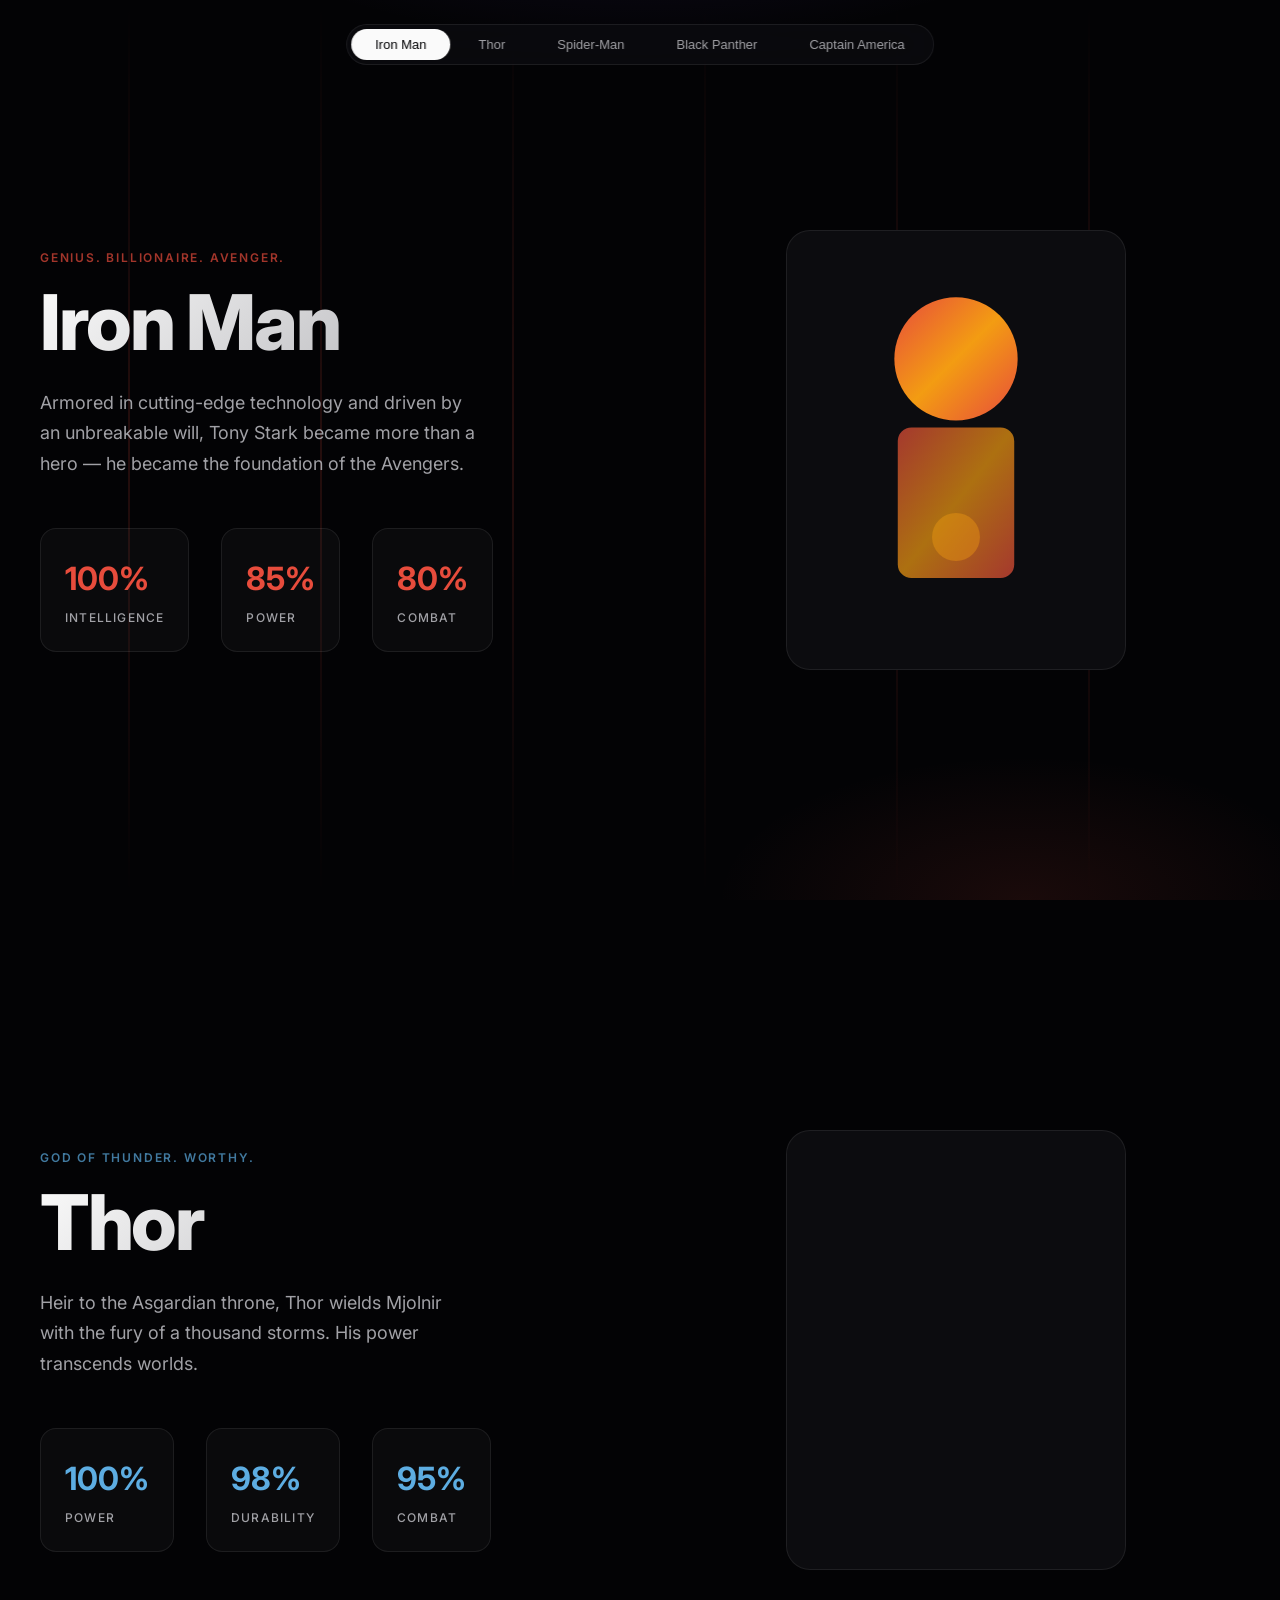
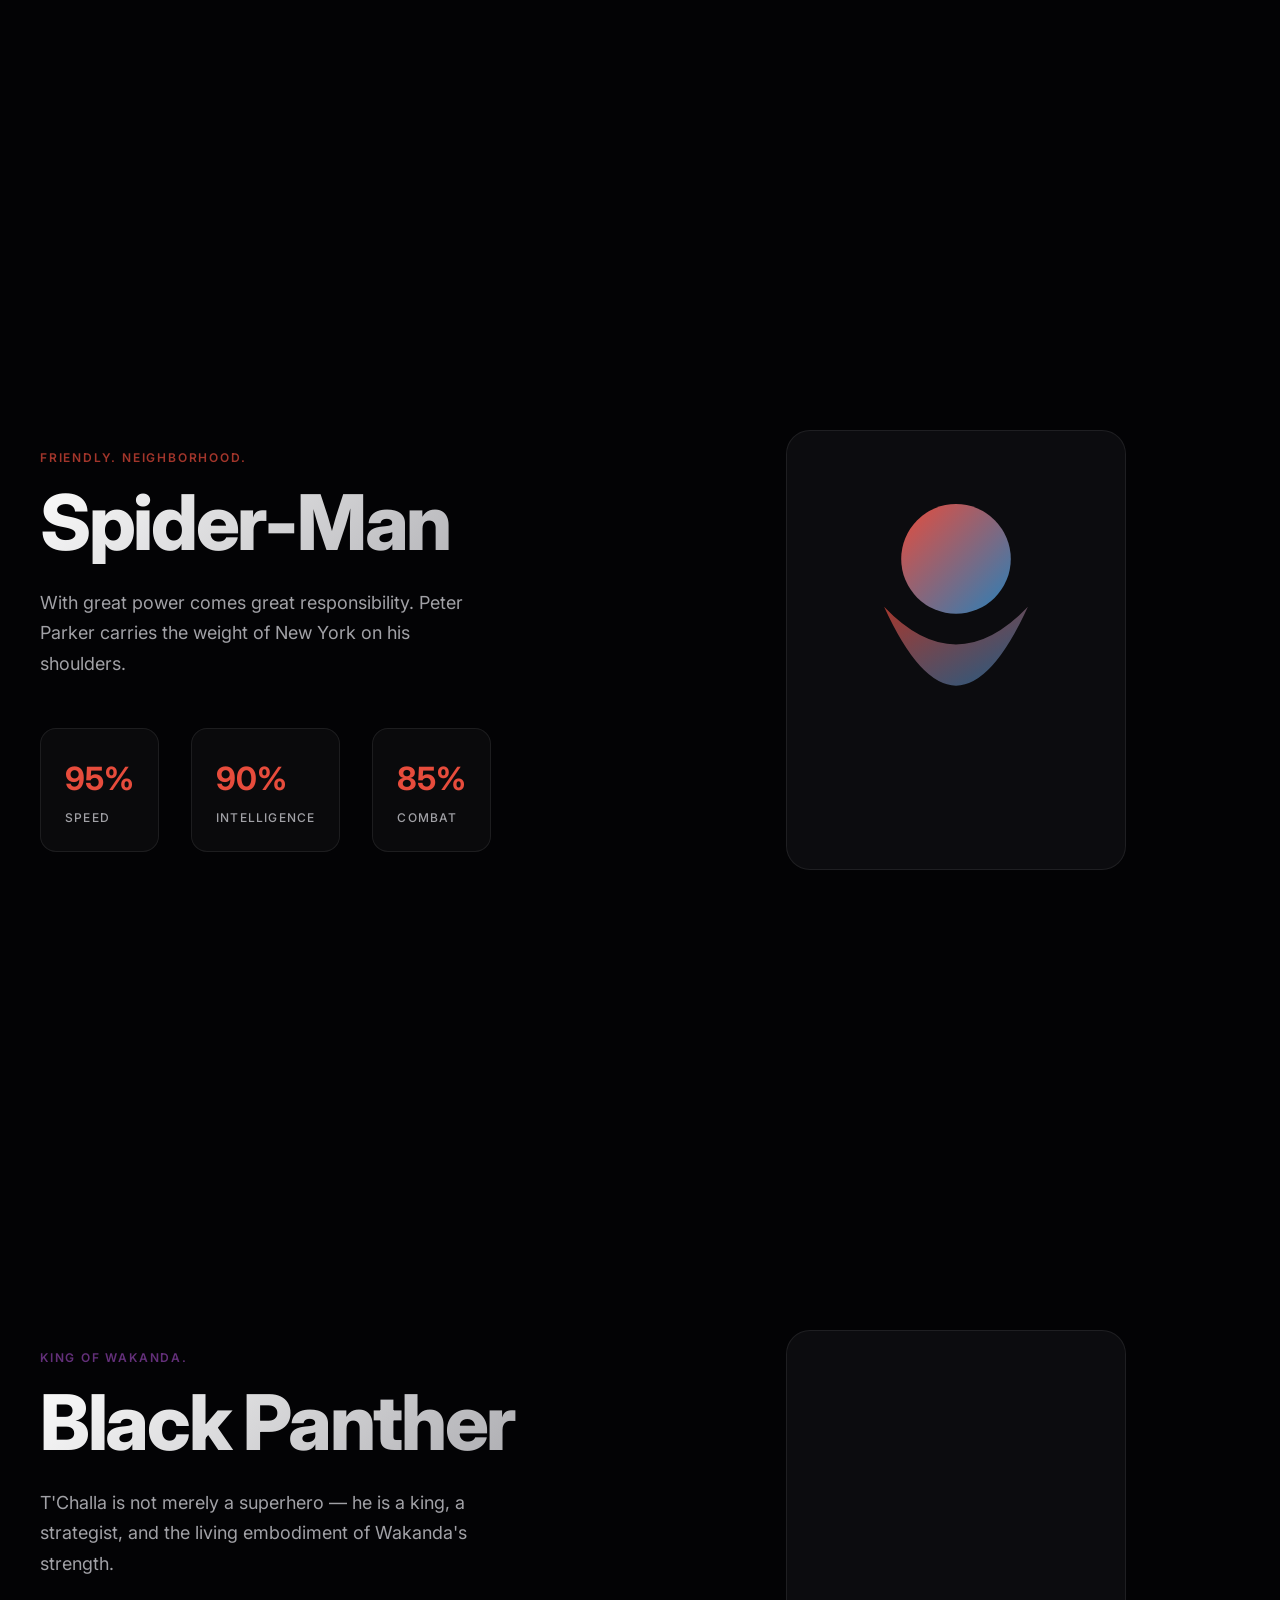
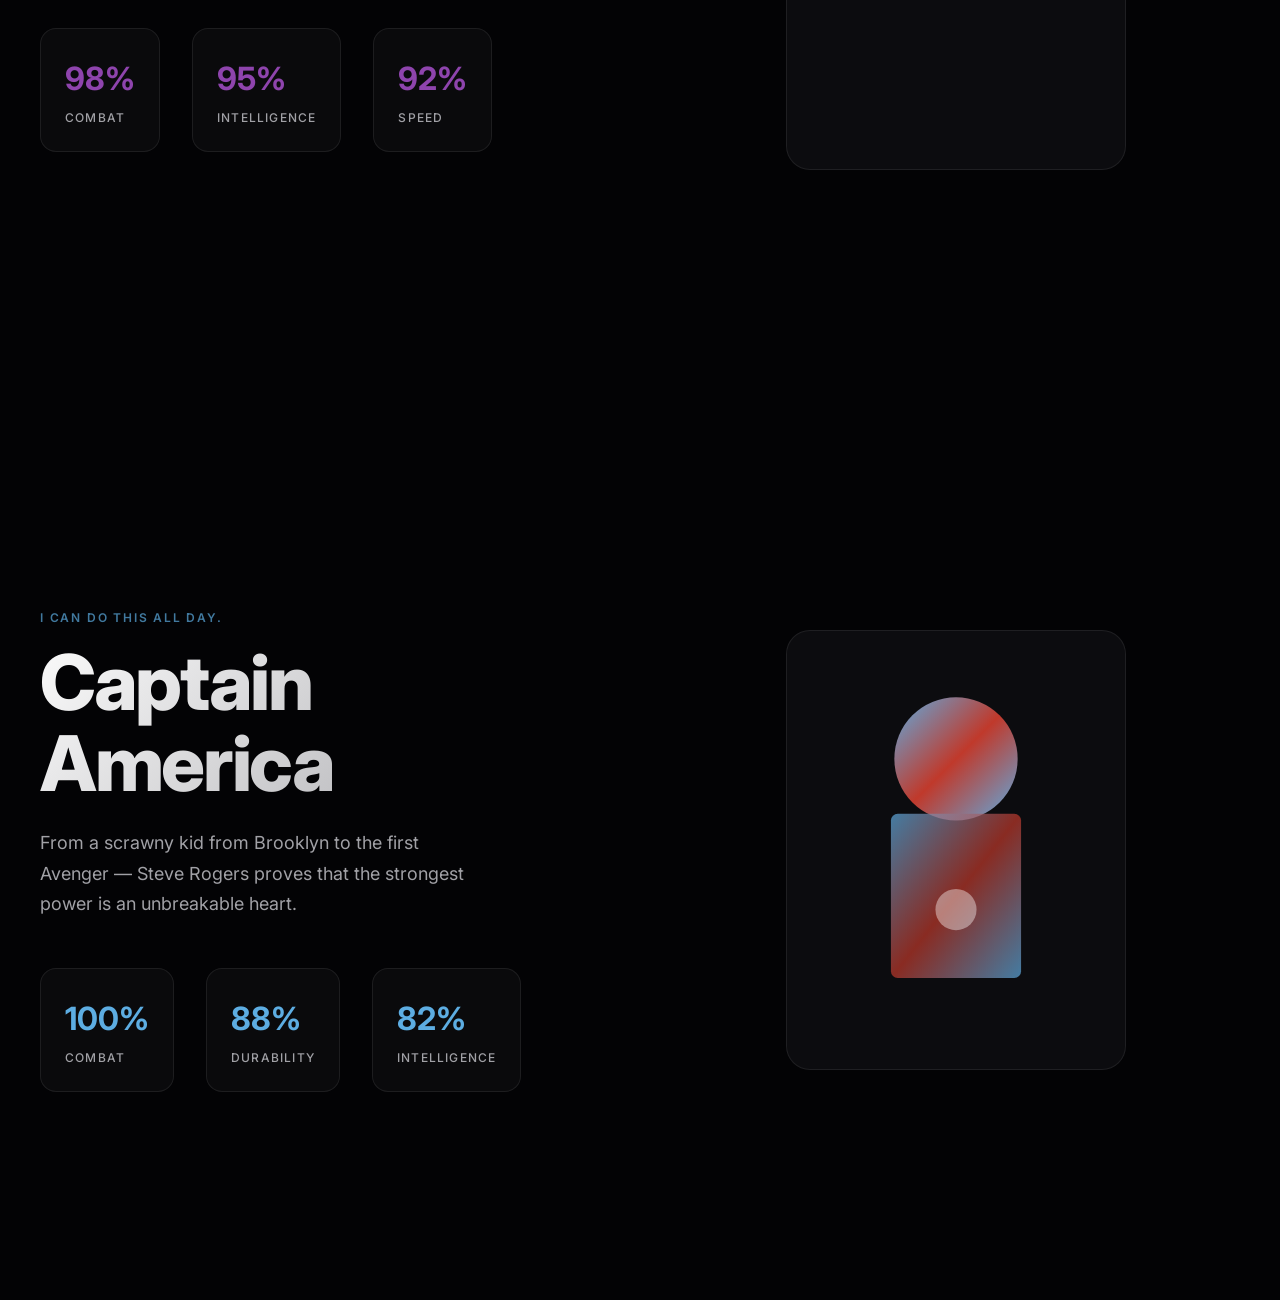
==== marvel-showcase/index.html @ 70fde20a "Marvel Superhero Showcase - React Bits inspired UI with tilt cards, hyperspeed background, pill nav" ====
<!DOCTYPE html>
<html lang="en">
<head>
  <meta charset="UTF-8">
  <meta name="viewport" content="width=device-width, initial-scale=1.0">
  <meta name="description" content="Marvel Superhero Showcase - React Bits inspired">
  <title>Marvel Superhero Showcase</title>
  
  <link rel="preconnect" href="https://fonts.googleapis.com">
  <link rel="preconnect" href="https://fonts.gstatic.com" crossorigin>
  <link href="https://fonts.googleapis.com/css2?family=Inter:wght@300;400;500;600;700;800&display=swap" rel="stylesheet">
  
  <style>
    :root {
      --color-void: #000000;
      --color-dark: #030305;
      --color-surface: #0c0c0f;
      --color-border: rgba(255,255,255,0.08);
      --color-text: #fafafa;
      --color-text-muted: #a1a1a6;
      --color-accent: #e74c3c;
      --accent-glow: rgba(231, 76, 60, 0.5);
      
      --font-sans: 'Inter', -apple-system, BlinkMacSystemFont, sans-serif;
      
      --space-xs: 4px;
      --space-sm: 8px;
      --space-md: 16px;
      --space-lg: 24px;
      --space-xl: 32px;
      --space-2xl: 48px;
      --space-3xl: 64px;
      --space-4xl: 96px;
      
      --ease-out: cubic-bezier(0.16, 1, 0.3, 1);
      --ease-spring: cubic-bezier(0.34, 1.56, 0.64, 1);
    }

    *, *::before, *::after {
      box-sizing: border-box;
      margin: 0;
      padding: 0;
    }

    html {
      scroll-behavior: smooth;
    }

    body {
      font-family: var(--font-sans);
      background: var(--color-dark);
      color: var(--color-text);
      line-height: 1.6;
      -webkit-font-smoothing: antialiased;
      overflow-x: hidden;
    }

    /* ===== HYPERSPEED BACKGROUND ===== */
    .hyperspeed-bg {
      position: fixed;
      inset: 0;
      z-index: 0;
      overflow: hidden;
      background: var(--color-dark);
    }

    .hyperspeed-bg::before {
      content: '';
      position: absolute;
      inset: 0;
      background: 
        radial-gradient(ellipse 80% 50% at 50% -20%, rgba(120, 80, 255, 0.15) 0%, transparent 50%),
        radial-gradient(ellipse 60% 40% at 80% 100%, rgba(231, 76, 60, 0.1) 0%, transparent 40%);
    }

    .speed-lines {
      position: absolute;
      inset: 0;
      overflow: hidden;
      opacity: 0.3;
    }

    .speed-line {
      position: absolute;
      width: 2px;
      height: 100%;
      background: linear-gradient(to bottom, transparent, var(--accent-glow), transparent);
      animation: speed 1s linear infinite;
    }

    .speed-line:nth-child(1) { left: 10%; animation-duration: 0.8s; animation-delay: 0s; }
    .speed-line:nth-child(2) { left: 25%; animation-duration: 0.6s; animation-delay: 0.2s; }
    .speed-line:nth-child(3) { left: 40%; animation-duration: 0.7s; animation-delay: 0.1s; }
    .speed-line:nth-child(4) { left: 55%; animation-duration: 0.9s; animation-delay: 0.3s; }
    .speed-line:nth-child(5) { left: 70%; animation-duration: 0.5s; animation-delay: 0.15s; }
    .speed-line:nth-child(6) { left: 85%; animation-duration: 0.75s; animation-delay: 0.25s; }

    @keyframes speed {
      0% { transform: translateY(-100%); opacity: 0; }
      10% { opacity: 1; }
      90% { opacity: 1; }
      100% { transform: translateY(100%); opacity: 0; }
    }

    /* ===== NAVIGATION ===== */
    .navbar {
      position: fixed;
      top: var(--space-lg);
      left: 50%;
      transform: translateX(-50%);
      z-index: 100;
      display: flex;
      gap: var(--space-xs);
      padding: var(--space-xs);
      background: rgba(12, 12, 15, 0.8);
      backdrop-filter: blur(20px);
      border: 1px solid var(--color-border);
      border-radius: 100px;
    }

    .nav-pill {
      position: relative;
      padding: var(--space-sm) var(--space-lg);
      font-size: 13px;
      font-weight: 500;
      color: var(--color-text-muted);
      background: transparent;
      border: none;
      border-radius: 100px;
      cursor: pointer;
      transition: color 0.3s var(--ease-out);
    }

    .nav-pill:hover {
      color: var(--color-text);
    }

    .nav-pill.active {
      color: var(--color-dark);
    }

    .nav-pill.active::before {
      content: '';
      position: absolute;
      inset: 0;
      background: var(--color-text);
      border-radius: 100px;
      z-index: -1;
    }

    /* ===== TILT CARD ===== */
    .tilt-card {
      position: relative;
      width: 340px;
      height: 440px;
      background: var(--color-surface);
      border-radius: 24px;
      border: 1px solid var(--color-border);
      transform-style: preserve-3d;
      transform: perspective(1000px);
      transition: transform 0.3s var(--ease-spring);
      cursor: pointer;
      overflow: hidden;
    }

    .tilt-card::before {
      content: '';
      position: absolute;
      inset: 0;
      border-radius: 24px;
      background: linear-gradient(135deg, rgba(255,255,255,0.1) 0%, transparent 50%);
      opacity: 0;
      transition: opacity 0.3s;
    }

    .tilt-card:hover::before {
      opacity: 1;
    }

    .tilt-card-content {
      position: relative;
      z-index: 1;
      padding: var(--space-xl);
      height: 100%;
      display: flex;
      flex-direction: column;
      transform-style: preserve-3d;
    }

    .tilt-card-glow {
      position: absolute;
      width: 200px;
      height: 200px;
      background: radial-gradient(circle, var(--accent-glow) 0%, transparent 70%);
      top: 50%;
      left: 50%;
      transform: translate(-50%, -50%);
      opacity: 0;
      transition: opacity 0.5s;
      filter: blur(40px);
    }

    .tilt-card:hover .tilt-card-glow {
      opacity: 1;
    }

    /* ===== HERO SECTIONS ===== */
    .showcase {
      position: relative;
      z-index: 1;
    }

    .hero-section {
      min-height: 100vh;
      display: flex;
      align-items: center;
      justify-content: center;
      padding: var(--space-4xl) var(--space-lg);
      position: relative;
    }

    .hero-inner {
      max-width: 1200px;
      width: 100%;
      display: grid;
      grid-template-columns: 1fr 1fr;
      gap: var(--space-3xl);
      align-items: center;
    }

    .hero-text-block {
      order: 1;
    }

    .hero-visual-block {
      order: 2;
      display: flex;
      justify-content: center;
      align-items: center;
    }

    .hero-label {
      font-size: 12px;
      font-weight: 600;
      text-transform: uppercase;
      letter-spacing: 0.15em;
      margin-bottom: var(--space-md);
      opacity: 0.7;
    }

    .hero-title {
      font-size: clamp(48px, 6vw, 80px);
      font-weight: 800;
      line-height: 1.05;
      letter-spacing: -0.03em;
      margin-bottom: var(--space-lg);
      background: linear-gradient(135deg, var(--color-text) 0%, var(--color-text-muted) 100%);
      -webkit-background-clip: text;
      -webkit-text-fill-color: transparent;
      background-clip: text;
    }

    .hero-description {
      font-size: 18px;
      line-height: 1.7;
      color: var(--color-text-muted);
      max-width: 440px;
    }

    .hero-hero-image {
      width: 100%;
      max-width: 400px;
    }

    /* ===== SPOTLIGHT CARD ===== */
    .spotlight-card {
      position: relative;
      border-radius: 24px;
      background: var(--color-surface);
      border: 1px solid var(--color-border);
      overflow: hidden;
    }

    .spotlight-card::after {
      content: '';
      position: absolute;
      top: 0;
      left: 0;
      right: 0;
      height: 1px;
      background: linear-gradient(90deg, transparent, rgba(255,255,255,0.2), transparent);
    }

    .spotlight {
      position: absolute;
      width: 300px;
      height: 300px;
      background: radial-gradient(circle, var(--accent-glow) 0%, transparent 70%);
      opacity: 0.15;
      top: -100px;
      left: -100px;
      transition: transform 0.5s var(--ease-out), opacity 0.5s;
      pointer-events: none;
      filter: blur(50px);
    }

    .spotlight-card:hover .spotlight {
      transform: translate(50px, 50px);
    }

    .spotlight-card-inner {
      position: relative;
      z-index: 1;
      padding: var(--space-2xl);
    }

    /* ===== STATS GRID ===== */
    .stats-grid {
      display: flex;
      gap: var(--space-xl);
      margin-top: var(--space-2xl);
    }

    .stat-box {
      padding: var(--space-lg);
      background: rgba(255,255,255,0.03);
      border: 1px solid var(--color-border);
      border-radius: 16px;
    }

    .stat-value {
      font-size: 32px;
      font-weight: 700;
      margin-bottom: var(--space-xs);
    }

    .stat-label {
      font-size: 12px;
      font-weight: 500;
      text-transform: uppercase;
      letter-spacing: 0.1em;
      color: var(--color-text-muted);
    }

    /* ===== SCROLL REVEAL ===== */
    .reveal {
      opacity: 0;
      transform: translateY(40px);
      transition: opacity 0.8s var(--ease-out), transform 0.8s var(--ease-out);
    }

    .reveal.visible {
      opacity: 1;
      transform: translateY(0);
    }

    /* ===== RESPONSIVE ===== */
    @media (max-width: 1024px) {
      .hero-inner {
        grid-template-columns: 1fr;
        text-align: center;
      }
      
      .hero-text-block {
        order: 2;
      }
      
      .hero-visual-block {
        order: 1;
      }
      
      .hero-description {
        margin: 0 auto;
      }
      
      .stats-grid {
        justify-content: center;
      }
    }

    @media (max-width: 768px) {
      .navbar {
        top: var(--space-md);
        padding: var(--space-xs);
      }
      
      .nav-pill {
        padding: var(--space-sm) var(--space-md);
        font-size: 12px;
      }
      
      .hero-section {
        padding: var(--space-3xl) var(--space-md);
      }
      
      .tilt-card {
        width: 280px;
        height: 360px;
      }
      
      .stats-grid {
        flex-wrap: wrap;
      }
    }
  </style>
</head>
<body>
  <!-- Hyperspeed Background -->
  <div class="hyperspeed-bg">
    <div class="speed-lines">
      <div class="speed-line"></div>
      <div class="speed-line"></div>
      <div class="speed-line"></div>
      <div class="speed-line"></div>
      <div class="speed-line"></div>
      <div class="speed-line"></div>
    </div>
  </div>

  <!-- Pill Navigation -->
  <nav class="navbar">
    <button class="nav-pill active" data-target="iron-man">Iron Man</button>
    <button class="nav-pill" data-target="thor">Thor</button>
    <button class="nav-pill" data-target="spider-man">Spider-Man</button>
    <button class="nav-pill" data-target="black-panther">Black Panther</button>
    <button class="nav-pill" data-target="captain-america">Captain America</button>
  </nav>

  <main class="showcase">
    <!-- Iron Man -->
    <section id="iron-man" class="hero-section">
      <div class="hero-inner">
        <div class="hero-text-block">
          <p class="hero-label" style="color: #e74c3c;">Genius. Billionaire. Avenger.</p>
          <h1 class="hero-title reveal">Iron Man</h1>
          <p class="hero-description reveal">Armored in cutting-edge technology and driven by an unbreakable will, Tony Stark became more than a hero — he became the foundation of the Avengers.</p>
          <div class="stats-grid reveal">
            <div class="stat-box">
              <div class="stat-value" style="color: #e74c3c;">100%</div>
              <div class="stat-label">Intelligence</div>
            </div>
            <div class="stat-box">
              <div class="stat-value" style="color: #e74c3c;">85%</div>
              <div class="stat-label">Power</div>
            </div>
            <div class="stat-box">
              <div class="stat-value" style="color: #e74c3c;">80%</div>
              <div class="stat-label">Combat</div>
            </div>
          </div>
        </div>
        <div class="hero-visual-block">
          <div class="tilt-card" data-accent="#e74c3c">
            <div class="tilt-card-glow"></div>
            <div class="tilt-card-content">
              <svg viewBox="0 0 400 500" class="hero-hero-image">
                <defs>
                  <linearGradient id="imGrad" x1="0%" y1="0%" x2="100%" y2="100%">
                    <stop offset="0%" style="stop-color:#e74c3c"/>
                    <stop offset="50%" style="stop-color:#f39c12"/>
                    <stop offset="100%" style="stop-color:#e74c3c"/>
                  </linearGradient>
                </defs>
                <circle cx="200" cy="140" r="90" fill="url(#imGrad)"/>
                <rect x="115" y="240" width="170" height="220" rx="20" fill="url(#imGrad)" opacity="0.7"/>
                <circle cx="200" cy="400" r="35" fill="#f39c12" opacity="0.4"/>
              </svg>
            </div>
          </div>
        </div>
      </div>
    </section>

    <!-- Thor -->
    <section id="thor" class="hero-section">
      <div class="hero-inner">
        <div class="hero-text-block">
          <p class="hero-label" style="color: #5dade2;">God of Thunder. Worthy.</p>
          <h1 class="hero-title reveal">Thor</h1>
          <p class="hero-description reveal">Heir to the Asgardian throne, Thor wields Mjolnir with the fury of a thousand storms. His power transcends worlds.</p>
          <div class="stats-grid reveal">
            <div class="stat-box">
              <div class="stat-value" style="color: #5dade2;">100%</div>
              <div class="stat-label">Power</div>
            </div>
            <div class="stat-box">
              <div class="stat-value" style="color: #5dade2;">98%</div>
              <div class="stat-label">Durability</div>
            </div>
            <div class="stat-box">
              <div class="stat-value" style="color: #5dade2;">95%</div>
              <div class="stat-label">Combat</div>
            </div>
          </div>
        </div>
        <div class="hero-visual-block">
          <div class="tilt-card" data-accent="#5dade2">
            <div class="tilt-card-glow"></div>
            <div class="tilt-card-content">
              <svg viewBox="0 0 400 500" class="hero-hero-image">
                <defs>
                  <linearGradient id="thorGrad" x1="0%" y1="0%" x2="100%" y2="100%">
                    <stop offset="0%" style="stop-color:#5dade2"/>
                    <stop offset="50%" style="stop-color:#f4d03f"/>
                    <stop offset="100%" style="stop-color:#5dade2"/>
                  </linearGradient>
                </defs>
                <circle cx="200" cy="140" r="90" fill="url(#thorGrad)"/>
                <rect x="135" y="230" width="130" height="230" rx="15" fill="url(#thorGrad)" opacity="0.7"/>
              </svg>
            </div>
          </div>
        </div>
      </div>
    </section>

    <!-- Spider-Man -->
    <section id="spider-man" class="hero-section">
      <div class="hero-inner">
        <div class="hero-text-block">
          <p class="hero-label" style="color: #e74c3c;">Friendly. Neighborhood.</p>
          <h1 class="hero-title reveal">Spider-Man</h1>
          <p class="hero-description reveal">With great power comes great responsibility. Peter Parker carries the weight of New York on his shoulders.</p>
          <div class="stats-grid reveal">
            <div class="stat-box">
              <div class="stat-value" style="color: #e74c3c;">95%</div>
              <div class="stat-label">Speed</div>
            </div>
            <div class="stat-box">
              <div class="stat-value" style="color: #e74c3c;">90%</div>
              <div class="stat-label">Intelligence</div>
            </div>
            <div class="stat-box">
              <div class="stat-value" style="color: #e74c3c;">85%</div>
              <div class="stat-label">Combat</div>
            </div>
          </div>
        </div>
        <div class="hero-visual-block">
          <div class="tilt-card" data-accent="#e74c3c">
            <div class="tilt-card-glow"></div>
            <div class="tilt-card-content">
              <svg viewBox="0 0 400 500" class="hero-hero-image">
                <defs>
                  <linearGradient id="spiderGrad" x1="0%" y1="0%" x2="100%" y2="100%">
                    <stop offset="0%" style="stop-color:#e74c3c"/>
                    <stop offset="100%" style="stop-color:#2980b9"/>
                  </linearGradient>
                </defs>
                <circle cx="200" cy="140" r="80" fill="url(#spiderGrad)"/>
                <path d="M95 210 Q200 320 305 210 Q200 440 95 210" fill="url(#spiderGrad)" opacity="0.7"/>
              </svg>
            </div>
          </div>
        </div>
      </div>
    </section>

    <!-- Black Panther -->
    <section id="black-panther" class="hero-section">
      <div class="hero-inner">
        <div class="hero-text-block">
          <p class="hero-label" style="color: #8e44ad;">King of Wakanda.</p>
          <h1 class="hero-title reveal">Black Panther</h1>
          <p class="hero-description reveal">T'Challa is not merely a superhero — he is a king, a strategist, and the living embodiment of Wakanda's strength.</p>
          <div class="stats-grid reveal">
            <div class="stat-box">
              <div class="stat-value" style="color: #8e44ad;">98%</div>
              <div class="stat-label">Combat</div>
            </div>
            <div class="stat-box">
              <div class="stat-value" style="color: #8e44ad;">95%</div>
              <div class="stat-label">Intelligence</div>
            </div>
            <div class="stat-box">
              <div class="stat-value" style="color: #8e44ad;">92%</div>
              <div class="stat-label">Speed</div>
            </div>
          </div>
        </div>
        <div class="hero-visual-block">
          <div class="tilt-card" data-accent="#8e44ad">
            <div class="tilt-card-glow"></div>
            <div class="tilt-card-content">
              <svg viewBox="0 0 400 500" class="hero-hero-image">
                <defs>
                  <linearGradient id="bpGrad" x1="0%" y1="0%" x2="100%" y2="100%">
                    <stop offset="0%" style="stop-color:#8e44ad"/>
                    <stop offset="50%" style="stop-color:#17a589"/>
                    <stop offset="100%" style="stop-color:#8e44ad"/>
                  </linearGradient>
                </defs>
                <circle cx="200" cy="140" r="90" fill="url(#bpGrad)"/>
                <path d="M115 210 L200 270 L285 210 L285 420 L115 420 Z" fill="url(#bpGrad)" opacity="0.7"/>
              </svg>
            </div>
          </div>
        </div>
      </div>
    </section>

    <!-- Captain America -->
    <section id="captain-america" class="hero-section">
      <div class="hero-inner">
        <div class="hero-text-block">
          <p class="hero-label" style="color: #5dade2;">I can do this all day.</p>
          <h1 class="hero-title reveal">Captain America</h1>
          <p class="hero-description reveal">From a scrawny kid from Brooklyn to the first Avenger — Steve Rogers proves that the strongest power is an unbreakable heart.</p>
          <div class="stats-grid reveal">
            <div class="stat-box">
              <div class="stat-value" style="color: #5dade2;">100%</div>
              <div class="stat-label">Combat</div>
            </div>
            <div class="stat-box">
              <div class="stat-value" style="color: #5dade2;">88%</div>
              <div class="stat-label">Durability</div>
            </div>
            <div class="stat-box">
              <div class="stat-value" style="color: #5dade2;">82%</div>
              <div class="stat-label">Intelligence</div>
            </div>
          </div>
        </div>
        <div class="hero-visual-block">
          <div class="tilt-card" data-accent="#5dade2">
            <div class="tilt-card-glow"></div>
            <div class="tilt-card-content">
              <svg viewBox="0 0 400 500" class="hero-hero-image">
                <defs>
                  <linearGradient id="capGrad" x1="0%" y1="0%" x2="100%" y2="100%">
                    <stop offset="0%" style="stop-color:#5dade2"/>
                    <stop offset="50%" style="stop-color:#c0392b"/>
                    <stop offset="100%" style="stop-color:#5dade2"/>
                  </linearGradient>
                </defs>
                <circle cx="200" cy="140" r="90" fill="url(#capGrad)"/>
                <rect x="105" y="220" width="190" height="240" rx="10" fill="url(#capGrad)" opacity="0.7"/>
                <circle cx="200" cy="360" r="30" fill="#fff" opacity="0.4"/>
              </svg>
            </div>
          </div>
        </div>
      </div>
    </section>
  </main>

  <script>
    // ===== TILT CARD EFFECT =====
    document.querySelectorAll('.tilt-card').forEach(card => {
      const accent = card.dataset.accent || '#e74c3c';
      card.querySelector('.tilt-card-glow').style.background = `radial-gradient(circle, ${accent}40 0%, transparent 70%)`;
      
      card.addEventListener('mousemove', (e) => {
        const rect = card.getBoundingClientRect();
        const x = e.clientX - rect.left;
        const y = e.clientY - rect.top;
        const centerX = rect.width / 2;
        const centerY = rect.height / 2;
        const rotateX = (y - centerY) / 10;
        const rotateY = (centerX - x) / 10;
        
        card.style.transform = `perspective(1000px) rotateX(${rotateX}deg) rotateY(${rotateY}deg) scale(1.02)`;
      });
      
      card.addEventListener('mouseleave', () => {
        card.style.transform = 'perspective(1000px) rotateX(0deg) rotateY(0deg) scale(1)';
      });
    });

    // ===== PILL NAVIGATION =====
    document.querySelectorAll('.nav-pill').forEach(pill => {
      pill.addEventListener('click', () => {
        const target = pill.dataset.target;
        document.querySelectorAll('.nav-pill').forEach(p => p.classList.remove('active'));
        pill.classList.add('active');
        
        document.getElementById(target).scrollIntoView({ behavior: 'smooth' });
      });
    });

    // ===== SCROLL REVEAL =====
    const observer = new IntersectionObserver((entries) => {
      entries.forEach(entry => {
        if (entry.isIntersecting) {
          entry.target.classList.add('visible');
        }
      });
    }, { threshold: 0.1 });

    document.querySelectorAll('.reveal').forEach(el => observer.observe(el));

    // ===== SCROLL SPY FOR NAV =====
    const sections = document.querySelectorAll('.hero-section');
    window.addEventListener('scroll', () => {
      const scrollPos = window.scrollY + 300;
      
      sections.forEach(section => {
        const top = section.offsetTop;
        const height = section.offsetHeight;
        const id = section.id;
        
        if (scrollPos >= top && scrollPos < top + height) {
          document.querySelectorAll('.nav-pill').forEach(pill => {
            pill.classList.remove('active');
            if (pill.dataset.target === id) {
              pill.classList.add('active');
            }
          });
        }
      });
    });

    // ===== PARALLAX HEROES =====
    window.addEventListener('scroll', () => {
      const scrolled = window.scrollY;
      
      document.querySelectorAll('.hero-section').forEach((section, i) => {
        const speed = 0.1;
        const visual = section.querySelector('.hero-visual-block');
        if (visual) {
          visual.style.transform = `translateY(${scrolled * speed * (i + 1) * 0.05}px)`;
        }
      });
    });
  </script>
</body>
</html>
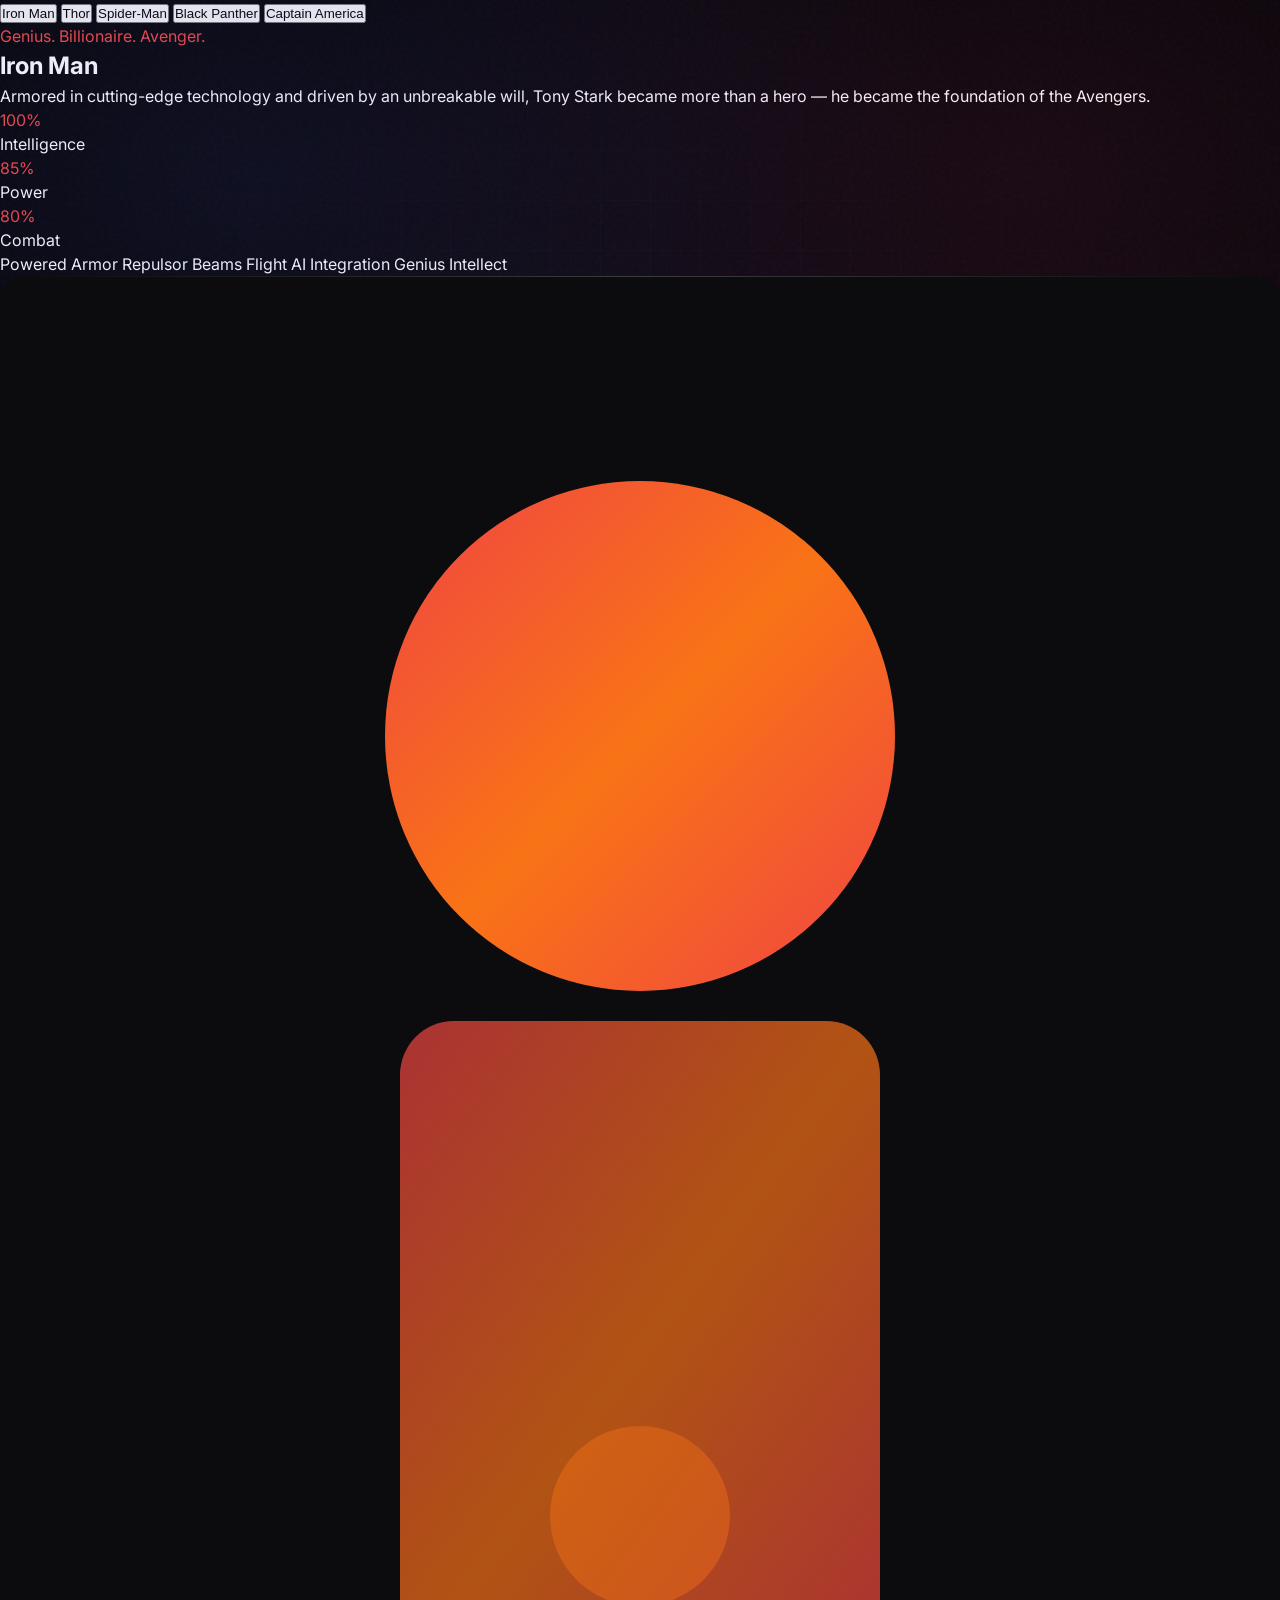
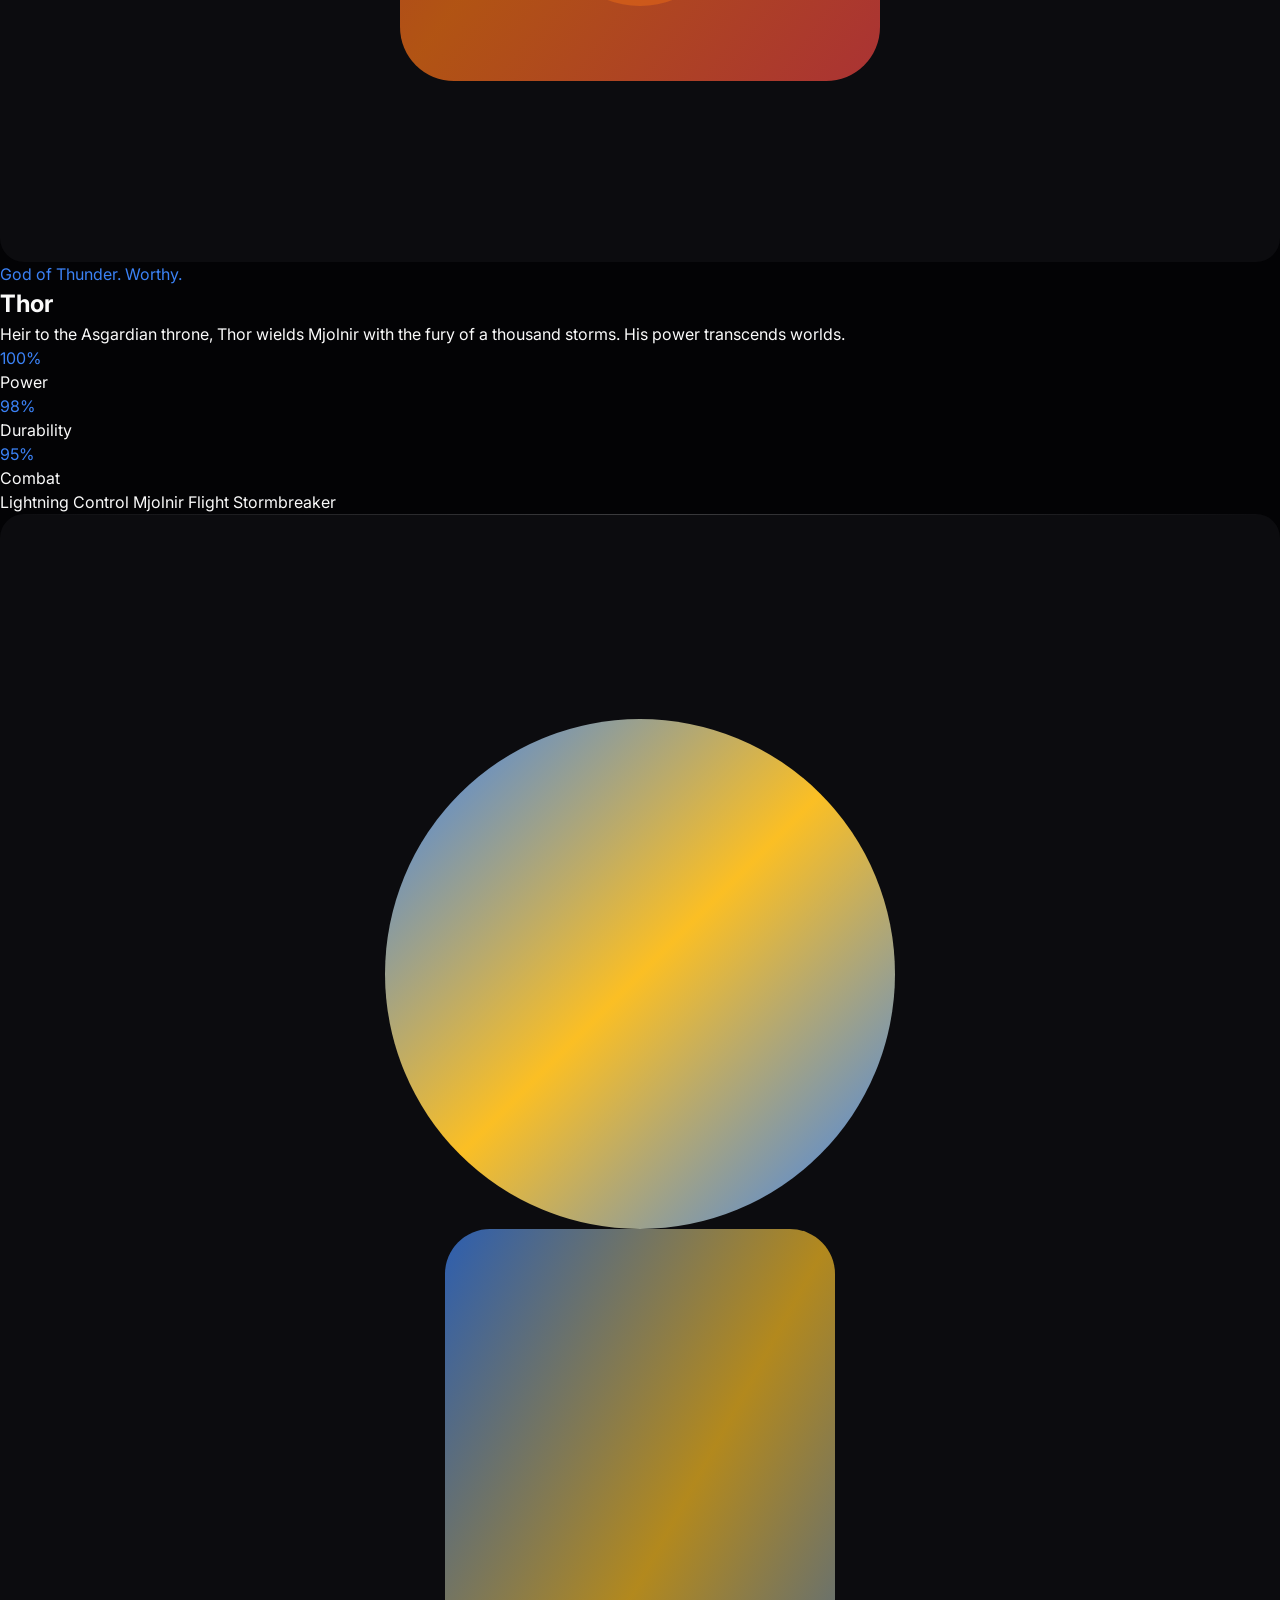
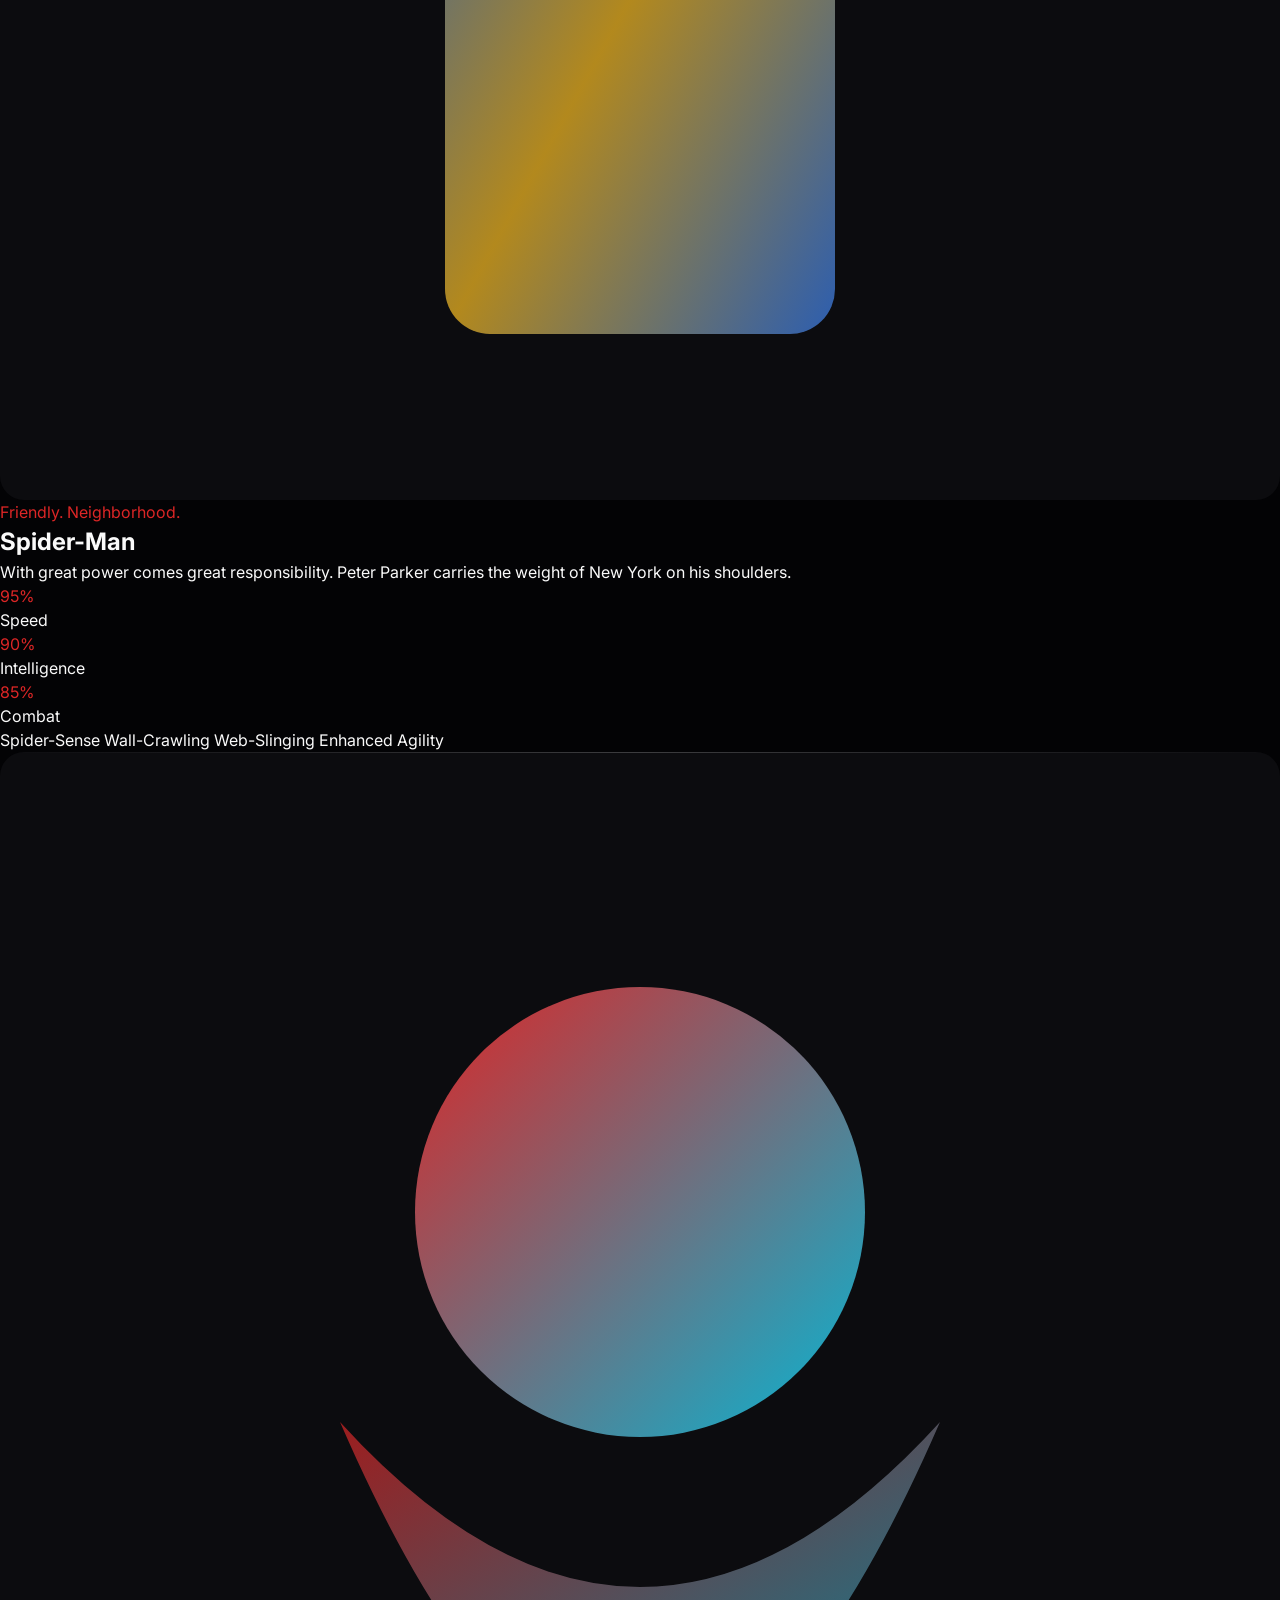
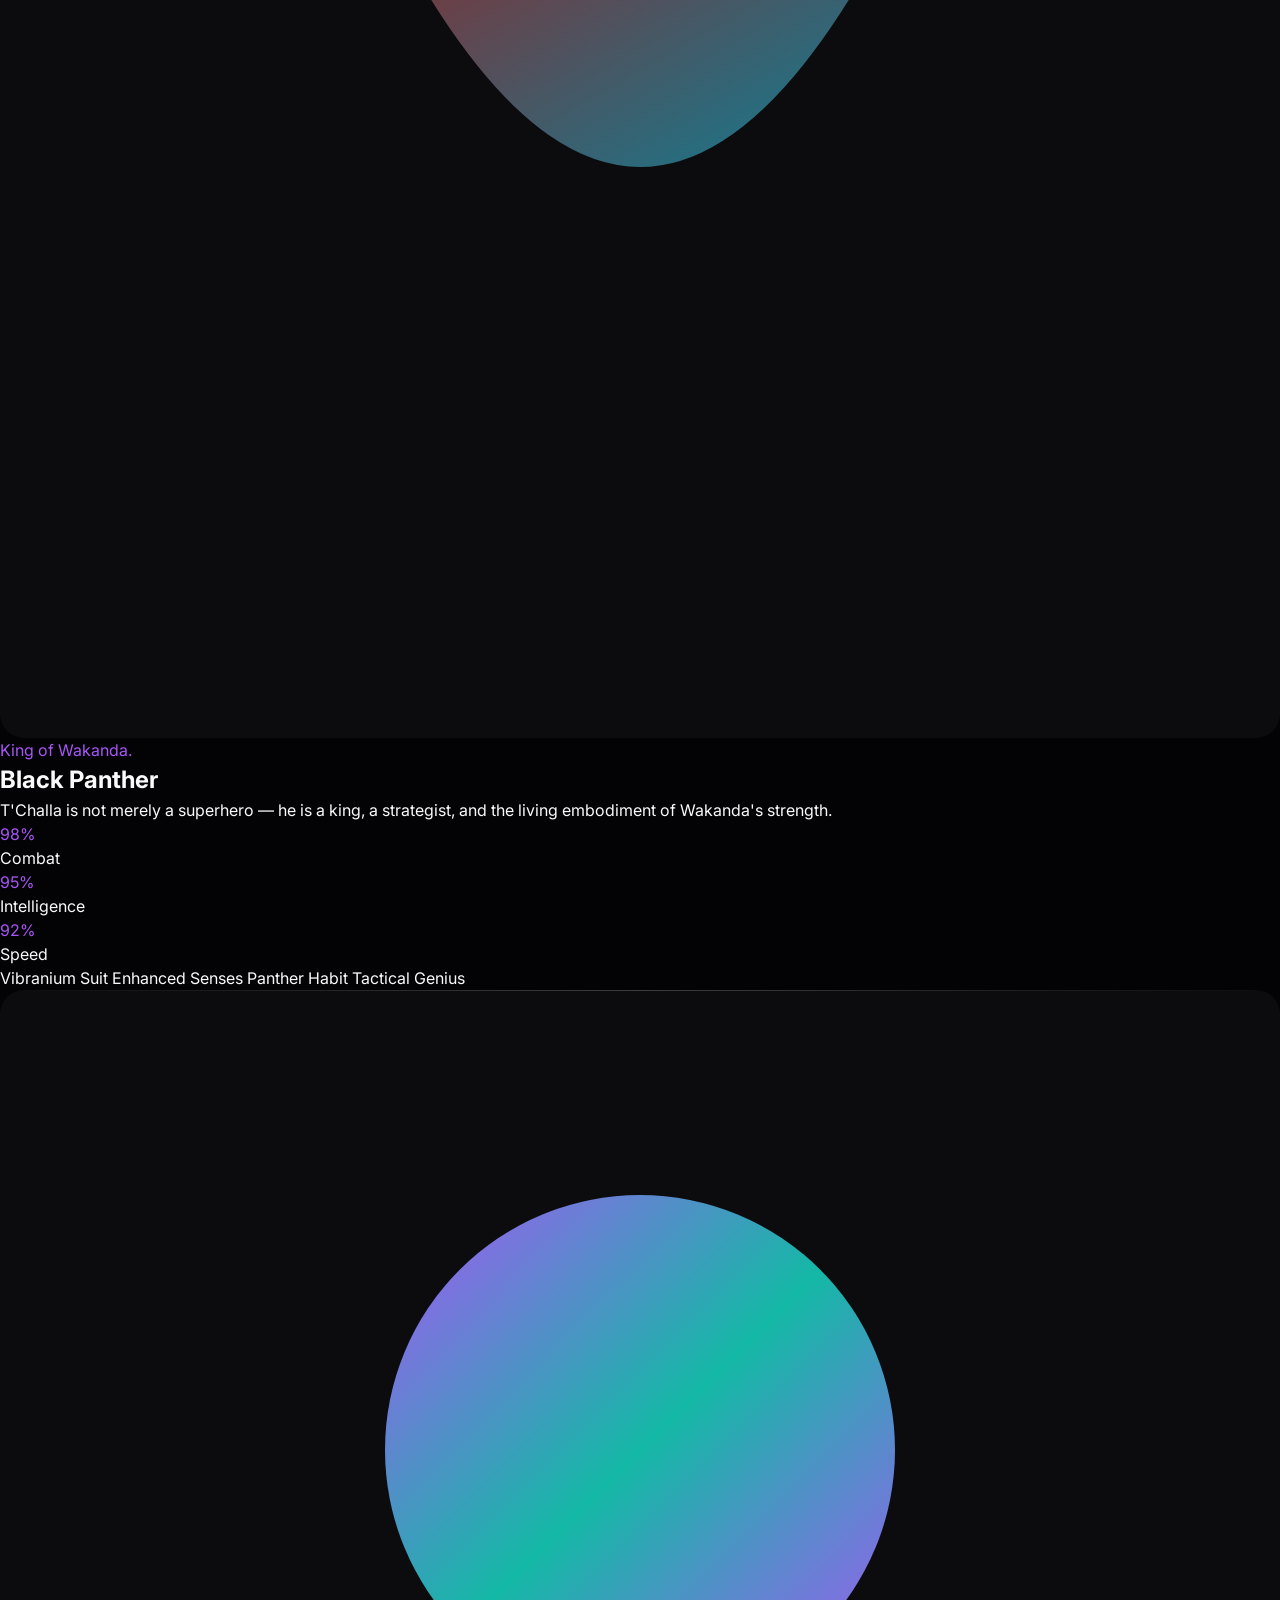
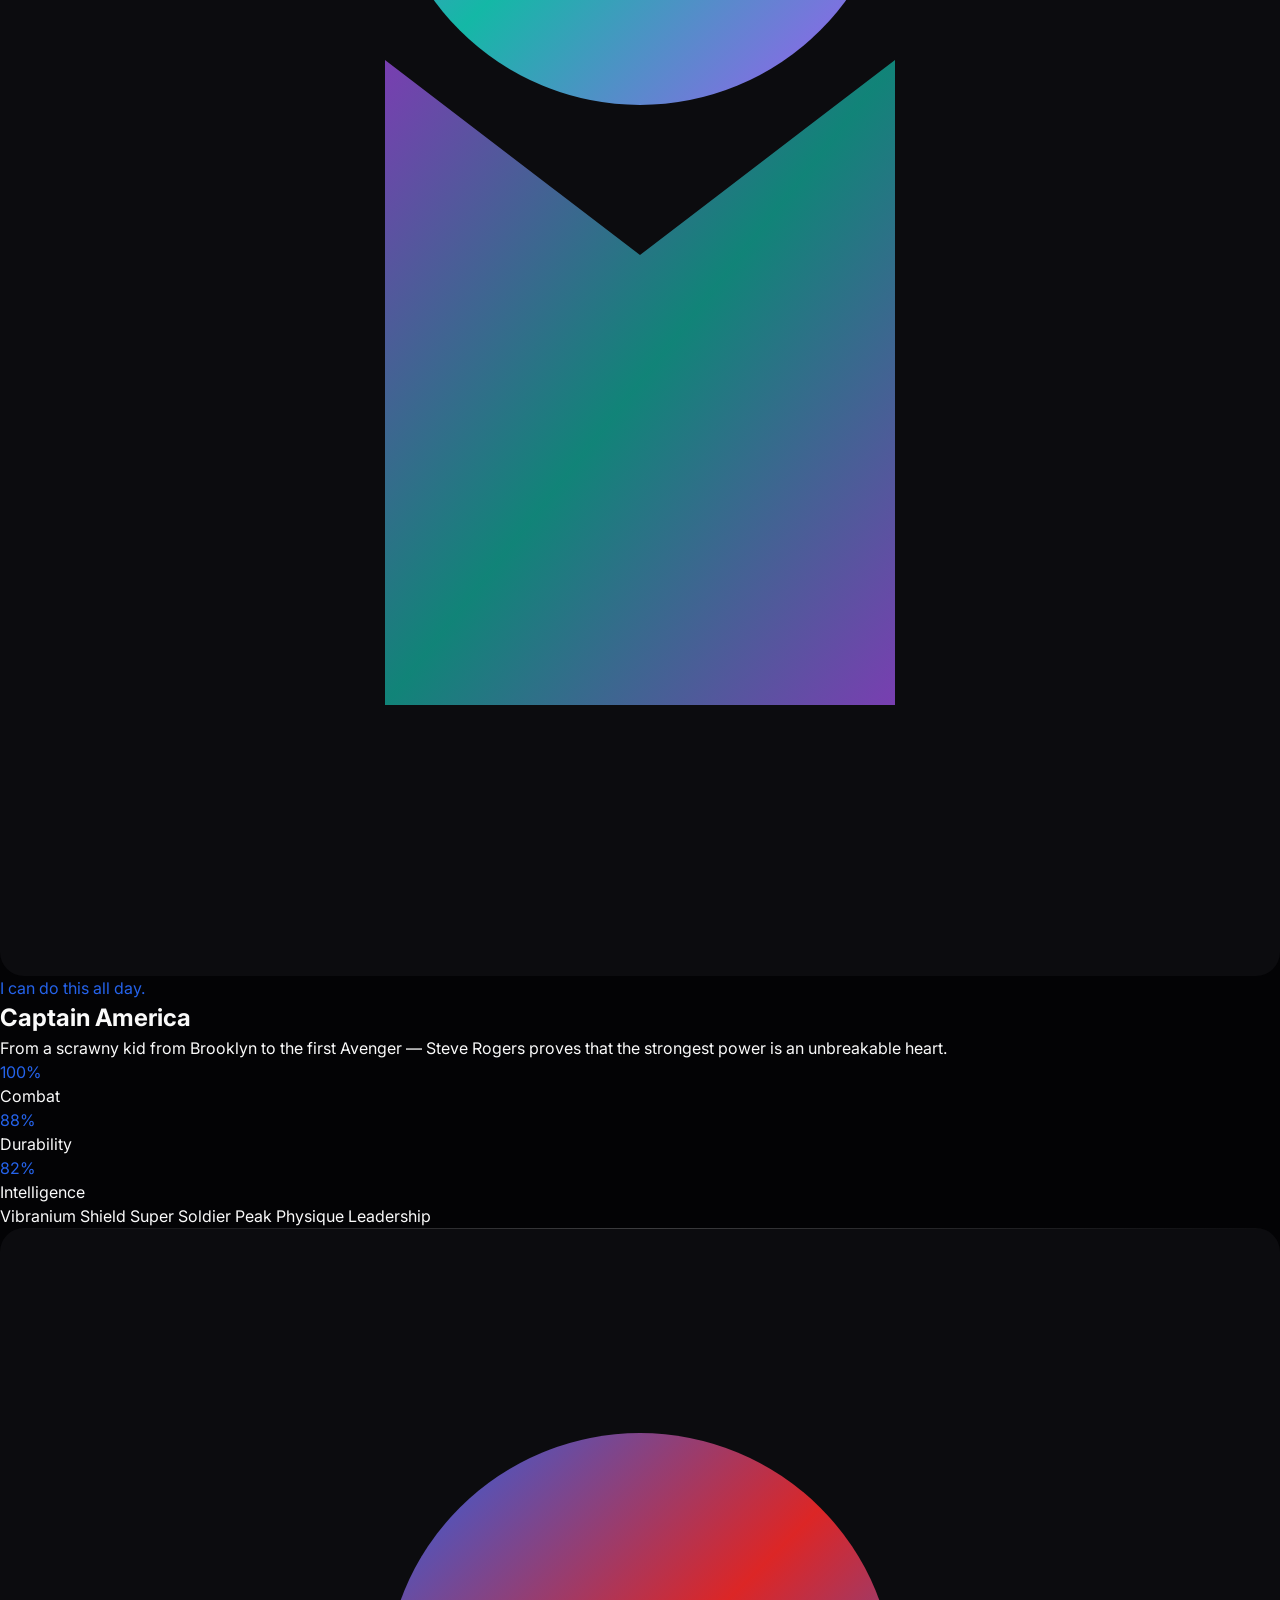
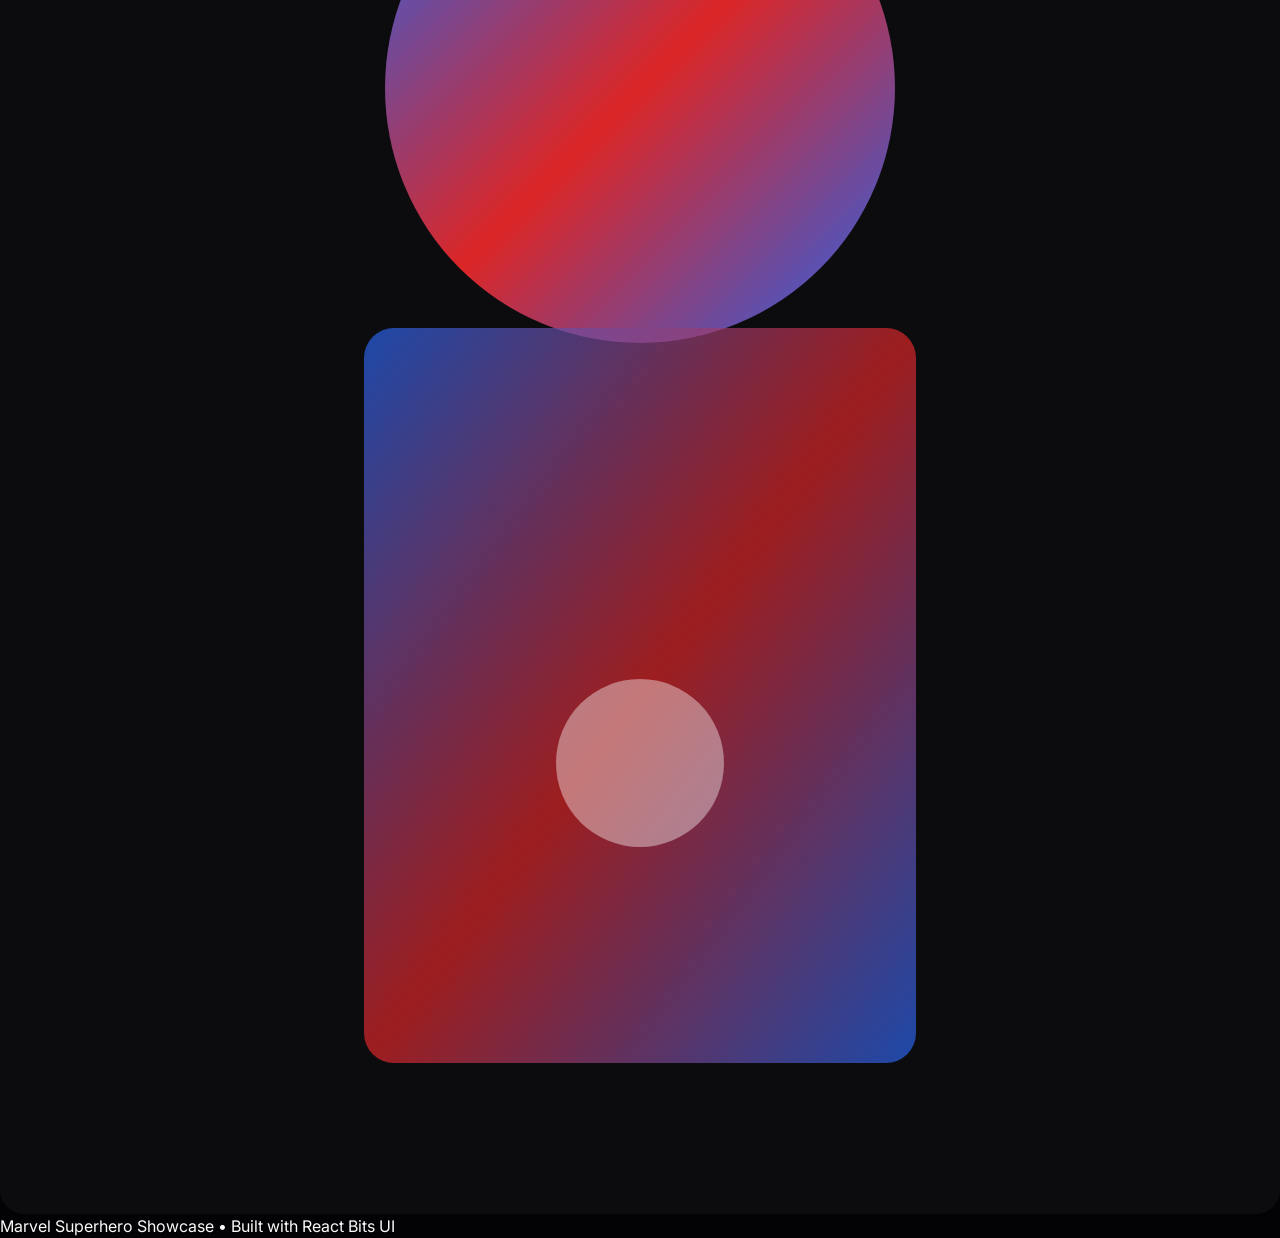
==== commit 6740cf88: "Spectacular React Bits UI with Spotlight Card, Tilt Card, Glow effects, Nav Pills" ====
--- a/marvel-showcase/index.html
+++ b/marvel-showcase/index.html
@@ -3,285 +3,125 @@
 <head>
   <meta charset="UTF-8">
   <meta name="viewport" content="width=device-width, initial-scale=1.0">
-  <meta name="description" content="Marvel Superhero Showcase - React Bits inspired">
+  <meta name="description" content="Marvel Superhero Showcase - Spectacular React Bits UI">
   <title>Marvel Superhero Showcase</title>
   
   <link rel="preconnect" href="https://fonts.googleapis.com">
   <link rel="preconnect" href="https://fonts.gstatic.com" crossorigin>
-  <link href="https://fonts.googleapis.com/css2?family=Inter:wght@300;400;500;600;700;800&display=swap" rel="stylesheet">
+  <link href="https://fonts.googleapis.com/css2?family=Inter:wght@300;400;500;600;700;800;900&display=swap" rel="stylesheet">
   
   <style>
     :root {
-      --color-void: #000000;
-      --color-dark: #030305;
-      --color-surface: #0c0c0f;
-      --color-border: rgba(255,255,255,0.08);
-      --color-text: #fafafa;
-      --color-text-muted: #a1a1a6;
-      --color-accent: #e74c3c;
-      --accent-glow: rgba(231, 76, 60, 0.5);
+      --bg-dark: #030305;
+      --bg-surface: #0c0c0f;
+      --bg-elevated: #141418;
+      --border: rgba(255,255,255,0.08);
+      --border-hover: rgba(255,255,255,0.15);
+      --text: #fafafa;
+      --text-muted: #9898a0;
+      --text-dim: #55555a;
       
-      --font-sans: 'Inter', -apple-system, BlinkMacSystemFont, sans-serif;
+      --iron: #ef4444;
+      --iron-glow: #f97316;
+      --thor: #3b82f6;
+      --thor-glow: #fbbf24;
+      --spider: #dc2626;
+      --spider-glow: #06b6d4;
+      --panther: #a855f7;
+      --panther-glow: #14b8a6;
+      --cap: #2563eb;
+      --cap-glow: #dc2626;
       
-      --space-xs: 4px;
-      --space-sm: 8px;
-      --space-md: 16px;
-      --space-lg: 24px;
-      --space-xl: 32px;
-      --space-2xl: 48px;
-      --space-3xl: 64px;
-      --space-4xl: 96px;
-      
-      --ease-out: cubic-bezier(0.16, 1, 0.3, 1);
+      --font: 'Inter', -apple-system, sans-serif;
+      --ease: cubic-bezier(0.16, 1, 0.3, 1);
       --ease-spring: cubic-bezier(0.34, 1.56, 0.64, 1);
     }
 
-    *, *::before, *::after {
-      box-sizing: border-box;
-      margin: 0;
-      padding: 0;
-    }
-
-    html {
-      scroll-behavior: smooth;
-    }
-
+    *, *::before, *::after { margin: 0; padding: 0; box-sizing: border-box; }
+    html { scroll-behavior: smooth; }
     body {
-      font-family: var(--font-sans);
-      background: var(--color-dark);
-      color: var(--color-text);
-      line-height: 1.6;
+      font-family: var(--font);
+      background: var(--bg-dark);
+      color: var(--text);
+      line-height: 1.5;
       -webkit-font-smoothing: antialiased;
       overflow-x: hidden;
     }
 
-    /* ===== HYPERSPEED BACKGROUND ===== */
-    .hyperspeed-bg {
+    /* ===== BACKGROUND EFFECTS ===== */
+    .bg-effects {
       position: fixed;
       inset: 0;
       z-index: 0;
-      overflow: hidden;
-      background: var(--color-dark);
-    }
-
-    .hyperspeed-bg::before {
-      content: '';
+      pointer-events: none;
+    }
+
+    .bg-gradient {
       position: absolute;
       inset: 0;
       background: 
-        radial-gradient(ellipse 80% 50% at 50% -20%, rgba(120, 80, 255, 0.15) 0%, transparent 50%),
-        radial-gradient(ellipse 60% 40% at 80% 100%, rgba(231, 76, 60, 0.1) 0%, transparent 40%);
-    }
-
-    .speed-lines {
+        radial-gradient(ellipse at 20% 20%, rgba(99, 102, 241, 0.12) 0%, transparent 50%),
+        radial-gradient(ellipse at 80% 20%, rgba(236, 72, 153, 0.1) 0%, transparent 50%),
+        radial-gradient(ellipse at 40% 80%, rgba(6, 182, 212, 0.08) 0%, transparent 50%),
+        radial-gradient(ellipse at 80% 80%, rgba(168, 85, 247, 0.08) 0%, transparent 50%);
+    }
+
+    .bg-grid {
       position: absolute;
       inset: 0;
-      overflow: hidden;
-      opacity: 0.3;
-    }
-
-    .speed-line {
+      background-image: 
+        linear-gradient(rgba(255,255,255,0.03) 1px, transparent 1px),
+        linear-gradient(90deg, rgba(255,255,255,0.03) 1px, transparent 1px);
+      background-size: 50px 50px;
+      mask-image: radial-gradient(ellipse at 50% 50%, black 0%, transparent 70%);
+      -webkit-mask-image: radial-gradient(ellipse at 50% 50%, black 0%, transparent 70%);
+    }
+
+    .bg-noise {
       position: absolute;
-      width: 2px;
-      height: 100%;
-      background: linear-gradient(to bottom, transparent, var(--accent-glow), transparent);
-      animation: speed 1s linear infinite;
-    }
-
-    .speed-line:nth-child(1) { left: 10%; animation-duration: 0.8s; animation-delay: 0s; }
-    .speed-line:nth-child(2) { left: 25%; animation-duration: 0.6s; animation-delay: 0.2s; }
-    .speed-line:nth-child(3) { left: 40%; animation-duration: 0.7s; animation-delay: 0.1s; }
-    .speed-line:nth-child(4) { left: 55%; animation-duration: 0.9s; animation-delay: 0.3s; }
-    .speed-line:nth-child(5) { left: 70%; animation-duration: 0.5s; animation-delay: 0.15s; }
-    .speed-line:nth-child(6) { left: 85%; animation-duration: 0.75s; animation-delay: 0.25s; }
-
-    @keyframes speed {
-      0% { transform: translateY(-100%); opacity: 0; }
-      10% { opacity: 1; }
-      90% { opacity: 1; }
-      100% { transform: translateY(100%); opacity: 0; }
-    }
-
-    /* ===== NAVIGATION ===== */
-    .navbar {
-      position: fixed;
-      top: var(--space-lg);
-      left: 50%;
-      transform: translateX(-50%);
-      z-index: 100;
-      display: flex;
-      gap: var(--space-xs);
-      padding: var(--space-xs);
-      background: rgba(12, 12, 15, 0.8);
-      backdrop-filter: blur(20px);
-      border: 1px solid var(--color-border);
-      border-radius: 100px;
-    }
-
-    .nav-pill {
+      inset: 0;
+      opacity: 0.03;
+      background-image: url("data:image/svg+xml,%3Csvg viewBox='0 0 256 256' xmlns='http://www.w3.org/2000/svg'%3E%3Cfilter id='noise'%3E%3CfeTurbulence type='fractalNoise' baseFrequency='0.9' numOctaves='4' stitchTiles='stitch'/%3E%3C/filter%3E%3Crect width='100%25' height='100%25' filter='url(%23noise)'/%3E%3C/svg%3E");
+    }
+
+    /* ===== ANIMATED BORDER ===== */
+    .animated-border {
       position: relative;
-      padding: var(--space-sm) var(--space-lg);
-      font-size: 13px;
-      font-weight: 500;
-      color: var(--color-text-muted);
-      background: transparent;
-      border: none;
-      border-radius: 100px;
-      cursor: pointer;
-      transition: color 0.3s var(--ease-out);
-    }
-
-    .nav-pill:hover {
-      color: var(--color-text);
-    }
-
-    .nav-pill.active {
-      color: var(--color-dark);
-    }
-
-    .nav-pill.active::before {
+    }
+
+    .animated-border::before {
       content: '';
       position: absolute;
-      inset: 0;
-      background: var(--color-text);
-      border-radius: 100px;
+      inset: -1px;
+      border-radius: inherit;
+      background: linear-gradient(135deg, var(--accent), var(--accent-glow), var(--accent), var(--accent-glow), var(--accent));
+      background-size: 300% 300%;
+      animation: border-animate 4s linear infinite;
       z-index: -1;
-    }
-
-    /* ===== TILT CARD ===== */
-    .tilt-card {
-      position: relative;
-      width: 340px;
-      height: 440px;
-      background: var(--color-surface);
-      border-radius: 24px;
-      border: 1px solid var(--color-border);
-      transform-style: preserve-3d;
-      transform: perspective(1000px);
-      transition: transform 0.3s var(--ease-spring);
-      cursor: pointer;
-      overflow: hidden;
-    }
-
-    .tilt-card::before {
-      content: '';
-      position: absolute;
-      inset: 0;
-      border-radius: 24px;
-      background: linear-gradient(135deg, rgba(255,255,255,0.1) 0%, transparent 50%);
       opacity: 0;
-      transition: opacity 0.3s;
-    }
-
-    .tilt-card:hover::before {
+      transition: opacity 0.4s;
+    }
+
+    .animated-border:hover::before {
       opacity: 1;
     }
 
-    .tilt-card-content {
-      position: relative;
-      z-index: 1;
-      padding: var(--space-xl);
-      height: 100%;
-      display: flex;
-      flex-direction: column;
-      transform-style: preserve-3d;
-    }
-
-    .tilt-card-glow {
-      position: absolute;
-      width: 200px;
-      height: 200px;
-      background: radial-gradient(circle, var(--accent-glow) 0%, transparent 70%);
-      top: 50%;
-      left: 50%;
-      transform: translate(-50%, -50%);
-      opacity: 0;
-      transition: opacity 0.5s;
-      filter: blur(40px);
-    }
-
-    .tilt-card:hover .tilt-card-glow {
-      opacity: 1;
-    }
-
-    /* ===== HERO SECTIONS ===== */
-    .showcase {
-      position: relative;
-      z-index: 1;
-    }
-
-    .hero-section {
-      min-height: 100vh;
-      display: flex;
-      align-items: center;
-      justify-content: center;
-      padding: var(--space-4xl) var(--space-lg);
-      position: relative;
-    }
-
-    .hero-inner {
-      max-width: 1200px;
-      width: 100%;
-      display: grid;
-      grid-template-columns: 1fr 1fr;
-      gap: var(--space-3xl);
-      align-items: center;
-    }
-
-    .hero-text-block {
-      order: 1;
-    }
-
-    .hero-visual-block {
-      order: 2;
-      display: flex;
-      justify-content: center;
-      align-items: center;
-    }
-
-    .hero-label {
-      font-size: 12px;
-      font-weight: 600;
-      text-transform: uppercase;
-      letter-spacing: 0.15em;
-      margin-bottom: var(--space-md);
-      opacity: 0.7;
-    }
-
-    .hero-title {
-      font-size: clamp(48px, 6vw, 80px);
-      font-weight: 800;
-      line-height: 1.05;
-      letter-spacing: -0.03em;
-      margin-bottom: var(--space-lg);
-      background: linear-gradient(135deg, var(--color-text) 0%, var(--color-text-muted) 100%);
-      -webkit-background-clip: text;
-      -webkit-text-fill-color: transparent;
-      background-clip: text;
-    }
-
-    .hero-description {
-      font-size: 18px;
-      line-height: 1.7;
-      color: var(--color-text-muted);
-      max-width: 440px;
-    }
-
-    .hero-hero-image {
-      width: 100%;
-      max-width: 400px;
+    @keyframes border-animate {
+      0% { background-position: 0% 50%; }
+      50% { background-position: 100% 50%; }
+      100% { background-position: 0% 50%; }
     }
 
     /* ===== SPOTLIGHT CARD ===== */
     .spotlight-card {
       position: relative;
+      background: var(--bg-surface);
       border-radius: 24px;
-      background: var(--color-surface);
-      border: 1px solid var(--color-border);
       overflow: hidden;
-    }
-
-    .spotlight-card::after {
+      transition: transform 0.3s, box-shadow 0.3s;
+    }
+
+    .spotlight-card::before {
       content: '';
       position: absolute;
       top: 0;
@@ -293,60 +133,244 @@
 
     .spotlight {
       position: absolute;
-      width: 300px;
-      height: 300px;
-      background: radial-gradient(circle, var(--accent-glow) 0%, transparent 70%);
-      opacity: 0.15;
-      top: -100px;
-      left: -100px;
-      transition: transform 0.5s var(--ease-out), opacity 0.5s;
+      width: 280px;
+      height: 280px;
+      border-radius: 50%;
+      background: radial-gradient(circle, var(--accent) 0%, transparent 70%);
+      opacity: 0;
+      transition: opacity 0.5s;
+      filter: blur(60px);
       pointer-events: none;
-      filter: blur(50px);
     }
 
     .spotlight-card:hover .spotlight {
-      transform: translate(50px, 50px);
-    }
-
-    .spotlight-card-inner {
+      opacity: 0.25;
+    }
+
+    /* ===== TILT CARD ===== */
+    .tilt-card {
+      transform-style: preserve-3d;
+      transform: perspective(1200px);
+      transition: transform 0.3s var(--ease-spring);
+    }
+
+    .tilt-card-inner {
+      transform-style: preserve-3d;
+    }
+
+    .tilt-card:hover {
+      transform: rotateX(var(--rot-x, 0deg) rotateY(var(--rot-y, 0deg));
+    }
+
+    /* ===== GLOW CARD ===== */
+    .glow-card {
+      position: relative;
+      background: var(--bg-surface);
+      border: 1px solid var(--border);
+      border-radius: 24px;
+      overflow: hidden;
+    }
+
+    .glow-card::before {
+      content: '';
+      position: absolute;
+      inset: -1px;
+      border-radius: 24px;
+      background: linear-gradient(135deg, var(--accent), transparent 50%, var(--accent-glow));
+      z-index: -1;
+      opacity: 0;
+      filter: blur(12px);
+      transition: opacity 0.4s;
+    }
+
+    .glow-card:hover::before {
+      opacity: 0.4;
+    }
+
+    /* ===== NAV PILLS ===== */
+    .nav-pills {
+      position: fixed;
+      top: 20px;
+      left: 50%;
+      transform: translateX(-50%);
+      z-index: 100;
+      display: flex;
+      gap: 4px;
+      padding: 6px 8px;
+      background: rgba(12, 12, 15, 0.85);
+      backdrop-filter: blur(20px);
+      border: 1px solid var(--border);
+      border-radius: 100px;
+    }
+
+    .nav-pill {
+      position: relative;
+      padding: 10px 18px;
+      font-size: 13px;
+      font-weight: 500;
+      color: var(--text-muted);
+      background: transparent;
+      border: none;
+      border-radius: 100px;
+      cursor: pointer;
+      transition: color 0.3s;
+    }
+
+    .nav-pill:hover { color: var(--text); }
+    .nav-pill.active { color: var(--bg-dark); }
+
+    .nav-pill-bg {
+      position: absolute;
+      inset: 0;
+      background: var(--text);
+      border-radius: 100px;
+      z-index: -1;
+      transition: transform 0.3s var(--ease-spring);
+    }
+
+    /* ===== SCROLL PROGRESS ===== */
+    .scroll-progress {
+      position: fixed;
+      top: 0;
+      left: 0;
+      right: 0;
+      height: 2px;
+      background: rgba(255,255,255,0.05);
+      z-index: 99;
+    }
+
+    .scroll-progress-bar {
+      height: 100%;
+      background: linear-gradient(90deg, var(--accent), var(--accent-glow));
+      width: 0%;
+      transition: width 0.1s;
+    }
+
+    /* ===== SECTION ===== */
+    .section {
+      min-height: 100vh;
+      display: flex;
+      align-items: center;
+      justify-content: center;
+      padding: 100px 24px 60px;
+      position: relative;
+    }
+
+    .container {
+      max-width: 1200px;
+      width: 100%;
+      display: grid;
+      grid-template-columns: 1fr 1fr;
+      gap: 64px;
+      align-items: center;
+    }
+
+    .section-content {
       position: relative;
       z-index: 1;
-      padding: var(--space-2xl);
-    }
-
-    /* ===== STATS GRID ===== */
-    .stats-grid {
+    }
+
+    .section-visual {
       display: flex;
-      gap: var(--space-xl);
-      margin-top: var(--space-2xl);
-    }
-
-    .stat-box {
-      padding: var(--space-lg);
-      background: rgba(255,255,255,0.03);
-      border: 1px solid var(--color-border);
-      border-radius: 16px;
+      justify-content: center;
+      align-items: center;
+    }
+
+    /* ===== TYPOGRAPHY ===== */
+    .eyebrow {
+      font-size: 12px;
+      font-weight: 600;
+      text-transform: uppercase;
+      letter-spacing: 0.15em;
+      margin-bottom: 12px;
+    }
+
+    .title {
+      font-size: clamp(48px, 6vw, 84px);
+      font-weight: 800;
+      line-height: 1.05;
+      letter-spacing: -0.03em;
+      background: linear-gradient(135deg, var(--text) 0%, var(--text-muted) 100%);
+      -webkit-background-clip: text;
+      -webkit-text-fill-color: transparent;
+      background-clip: text;
+      margin-bottom: 16px;
+    }
+
+    .description {
+      font-size: 17px;
+      line-height: 1.7;
+      color: var(--text-muted);
+      max-width: 460px;
+      margin-bottom: 28px;
+    }
+
+    /* ===== STATS ===== */
+    .stats {
+      display: flex;
+      gap: 14px;
+      margin-bottom: 28px;
+    }
+
+    .stat {
+      flex: 1;
+      min-width: 90px;
+      padding: 18px;
+      background: rgba(255,255,255,0.04);
+      border: 1px solid var(--border);
+      border-radius: 14px;
     }
 
     .stat-value {
-      font-size: 32px;
+      font-size: 26px;
       font-weight: 700;
-      margin-bottom: var(--space-xs);
+      margin-bottom: 2px;
     }
 
     .stat-label {
-      font-size: 12px;
+      font-size: 11px;
       font-weight: 500;
       text-transform: uppercase;
       letter-spacing: 0.1em;
-      color: var(--color-text-muted);
-    }
-
-    /* ===== SCROLL REVEAL ===== */
+      color: var(--text-muted);
+    }
+
+    /* ===== TAGS ===== */
+    .tags {
+      display: flex;
+      flex-wrap: wrap;
+      gap: 8px;
+    }
+
+    .tag {
+      padding: 8px 16px;
+      font-size: 12px;
+      font-weight: 500;
+      color: var(--text-muted);
+      background: rgba(255,255,255,0.04);
+      border: 1px solid var(--border);
+      border-radius: 100px;
+      cursor: pointer;
+      transition: all 0.3s;
+    }
+
+    .tag:hover {
+      color: var(--text);
+      border-color: var(--accent);
+      background: rgba(255,255,255,0.08);
+    }
+
+    /* ===== HERO IMAGE ===== */
+    .hero-img {
+      width: 100%;
+      max-width: 380px;
+    }
+
+    /* ===== REVEAL ===== */
     .reveal {
       opacity: 0;
-      transform: translateY(40px);
-      transition: opacity 0.8s var(--ease-out), transform 0.8s var(--ease-out);
+      transform: translateY(30px);
+      transition: opacity 0.6s var(--ease), transform 0.6s var(--ease);
     }
 
     .reveal.visible {
@@ -354,71 +378,74 @@
       transform: translateY(0);
     }
 
+    /* ===== BUTTON ===== */
+    .btn {
+      display: inline-flex;
+      align-items: center;
+      gap: 8px;
+      padding: 14px 28px;
+      font-size: 14px;
+      font-weight: 600;
+      color: var(--bg-dark);
+      background: var(--text);
+      border: none;
+      border-radius: 100px;
+      cursor: pointer;
+      transition: all 0.3s var(--ease);
+    }
+
+    .btn:hover {
+      transform: translateY(-2px);
+      box-shadow: 0 10px 30px rgba(0,0,0,0.3);
+    }
+
+    /* ===== FOOTER ===== */
+    .footer {
+      padding: 40px 24px;
+      border-top: 1px solid var(--border);
+      text-align: center;
+      color: var(--text-dim);
+      font-size: 13px;
+    }
+
     /* ===== RESPONSIVE ===== */
     @media (max-width: 1024px) {
-      .hero-inner {
+      .container {
         grid-template-columns: 1fr;
         text-align: center;
+        gap: 48px;
       }
-      
-      .hero-text-block {
-        order: 2;
+      .description { margin: 0 auto 28px; }
+      .stats { justify-content: center; }
+      .tags { justify-content: center; }
+    }
+
+    @media (max-width: 768px) {
+      .nav-pills {
+        top: 12px;
+        padding: 6px;
       }
-      
-      .hero-visual-block {
-        order: 1;
-      }
-      
-      .hero-description {
-        margin: 0 auto;
-      }
-      
-      .stats-grid {
-        justify-content: center;
-      }
-    }
-
-    @media (max-width: 768px) {
-      .navbar {
-        top: var(--space-md);
-        padding: var(--space-xs);
-      }
-      
-      .nav-pill {
-        padding: var(--space-sm) var(--space-md);
-        font-size: 12px;
-      }
-      
-      .hero-section {
-        padding: var(--space-3xl) var(--space-md);
-      }
-      
-      .tilt-card {
-        width: 280px;
-        height: 360px;
-      }
-      
-      .stats-grid {
-        flex-wrap: wrap;
-      }
+      .nav-pill { padding: 8px 12px; font-size: 12px; }
+      .stats { flex-wrap: wrap; }
     }
   </style>
 </head>
 <body>
-  <!-- Hyperspeed Background -->
-  <div class="hyperspeed-bg">
-    <div class="speed-lines">
-      <div class="speed-line"></div>
-      <div class="speed-line"></div>
-      <div class="speed-line"></div>
-      <div class="speed-line"></div>
-      <div class="speed-line"></div>
-      <div class="speed-line"></div>
-    </div>
+  <!-- Background -->
+  <div class="bg-effects">
+    <div class="bg-gradient"></div>
+    <div class="bg-grid"></div>
+    <div class="bg-noise"></div>
   </div>
 
-  <!-- Pill Navigation -->
-  <nav class="navbar">
+  <!-- Scroll Progress -->
+  <div class="scroll-progress">
+    <div class="scroll-progress-bar" id="progress"></div>
+  </div>
+
+  <!-- Navigation -->
+  <nav class="nav-pills">
+    <div class="nav-pill-bg"></div>
     <button class="nav-pill active" data-target="iron-man">Iron Man</button>
     <button class="nav-pill" data-target="thor">Thor</button>
     <button class="nav-pill" data-target="spider-man">Spider-Man</button>
@@ -426,44 +453,55 @@
     <button class="nav-pill" data-target="captain-america">Captain America</button>
   </nav>
 
-  <main class="showcase">
+  <!-- Main Content -->
+  <main>
     <!-- Iron Man -->
-    <section id="iron-man" class="hero-section">
-      <div class="hero-inner">
-        <div class="hero-text-block">
-          <p class="hero-label" style="color: #e74c3c;">Genius. Billionaire. Avenger.</p>
-          <h1 class="hero-title reveal">Iron Man</h1>
-          <p class="hero-description reveal">Armored in cutting-edge technology and driven by an unbreakable will, Tony Stark became more than a hero — he became the foundation of the Avengers.</p>
-          <div class="stats-grid reveal">
-            <div class="stat-box">
-              <div class="stat-value" style="color: #e74c3c;">100%</div>
+    <section id="iron-man" class="section" style="--accent: var(--iron); --accent-glow: var(--iron-glow);">
+      <div class="container">
+        <div class="section-content">
+          <p class="eyebrow reveal" style="color: var(--iron);">Genius. Billionaire. Avenger.</p>
+          <h1 class="title reveal">Iron Man</h1>
+          <p class="description reveal">Armored in cutting-edge technology and driven by an unbreakable will, Tony Stark became more than a hero — he became the foundation of the Avengers.</p>
+          
+          <div class="stats reveal">
+            <div class="stat">
+              <div class="stat-value" style="color: var(--iron);">100%</div>
               <div class="stat-label">Intelligence</div>
             </div>
-            <div class="stat-box">
-              <div class="stat-value" style="color: #e74c3c;">85%</div>
+            <div class="stat">
+              <div class="stat-value" style="color: var(--iron);">85%</div>
               <div class="stat-label">Power</div>
             </div>
-            <div class="stat-box">
-              <div class="stat-value" style="color: #e74c3c;">80%</div>
+            <div class="stat">
+              <div class="stat-value" style="color: var(--iron);">80%</div>
               <div class="stat-label">Combat</div>
             </div>
           </div>
-        </div>
-        <div class="hero-visual-block">
-          <div class="tilt-card" data-accent="#e74c3c">
-            <div class="tilt-card-glow"></div>
-            <div class="tilt-card-content">
-              <svg viewBox="0 0 400 500" class="hero-hero-image">
+          
+          <div class="tags reveal">
+            <span class="tag">Powered Armor</span>
+            <span class="tag">Repulsor Beams</span>
+            <span class="tag">Flight</span>
+            <span class="tag">AI Integration</span>
+            <span class="tag">Genius Intellect</span>
+          </div>
+        </div>
+        
+        <div class="section-visual">
+          <div class="tilt-card spotlight-card glow-card" style="--accent: var(--iron); padding: 40px;">
+            <div class="spotlight"></div>
+            <div class="tilt-card-inner">
+              <svg viewBox="0 0 400 500" class="hero-img">
                 <defs>
                   <linearGradient id="imGrad" x1="0%" y1="0%" x2="100%" y2="100%">
-                    <stop offset="0%" style="stop-color:#e74c3c"/>
-                    <stop offset="50%" style="stop-color:#f39c12"/>
-                    <stop offset="100%" style="stop-color:#e74c3c"/>
+                    <stop offset="0%" style="stop-color:#ef4444"/>
+                    <stop offset="50%" style="stop-color:#f97316"/>
+                    <stop offset="100%" style="stop-color:#ef4444"/>
                   </linearGradient>
                 </defs>
-                <circle cx="200" cy="140" r="90" fill="url(#imGrad)"/>
-                <rect x="115" y="240" width="170" height="220" rx="20" fill="url(#imGrad)" opacity="0.7"/>
-                <circle cx="200" cy="400" r="35" fill="#f39c12" opacity="0.4"/>
+                <circle cx="200" cy="140" r="85" fill="url(#imGrad)"/>
+                <rect x="120" y="235" width="160" height="220" rx="18" fill="url(#imGrad)" opacity="0.7"/>
+                <circle cx="200" cy="400" r="30" fill="#f97316" opacity="0.4"/>
               </svg>
             </div>
           </div>
@@ -472,41 +510,50 @@
     </section>
 
     <!-- Thor -->
-    <section id="thor" class="hero-section">
-      <div class="hero-inner">
-        <div class="hero-text-block">
-          <p class="hero-label" style="color: #5dade2;">God of Thunder. Worthy.</p>
-          <h1 class="hero-title reveal">Thor</h1>
-          <p class="hero-description reveal">Heir to the Asgardian throne, Thor wields Mjolnir with the fury of a thousand storms. His power transcends worlds.</p>
-          <div class="stats-grid reveal">
-            <div class="stat-box">
-              <div class="stat-value" style="color: #5dade2;">100%</div>
+    <section id="thor" class="section" style="--accent: var(--thor); --accent-glow: var(--thor-glow);">
+      <div class="container">
+        <div class="section-content">
+          <p class="eyebrow reveal" style="color: var(--thor);">God of Thunder. Worthy.</p>
+          <h1 class="title reveal">Thor</h1>
+          <p class="description reveal">Heir to the Asgardian throne, Thor wields Mjolnir with the fury of a thousand storms. His power transcends worlds.</p>
+          
+          <div class="stats reveal">
+            <div class="stat">
+              <div class="stat-value" style="color: var(--thor);">100%</div>
               <div class="stat-label">Power</div>
             </div>
-            <div class="stat-box">
-              <div class="stat-value" style="color: #5dade2;">98%</div>
+            <div class="stat">
+              <div class="stat-value" style="color: var(--thor);">98%</div>
               <div class="stat-label">Durability</div>
             </div>
-            <div class="stat-box">
-              <div class="stat-value" style="color: #5dade2;">95%</div>
+            <div class="stat">
+              <div class="stat-value" style="color: var(--thor);">95%</div>
               <div class="stat-label">Combat</div>
             </div>
           </div>
-        </div>
-        <div class="hero-visual-block">
-          <div class="tilt-card" data-accent="#5dade2">
-            <div class="tilt-card-glow"></div>
-            <div class="tilt-card-content">
-              <svg viewBox="0 0 400 500" class="hero-hero-image">
+          
+          <div class="tags reveal">
+            <span class="tag">Lightning Control</span>
+            <span class="tag">Mjolnir</span>
+            <span class="tag">Flight</span>
+            <span class="tag">Stormbreaker</span>
+          </div>
+        </div>
+        
+        <div class="section-visual">
+          <div class="tilt-card spotlight-card glow-card" style="--accent: var(--thor); padding: 40px;">
+            <div class="spotlight"></div>
+            <div class="tilt-card-inner">
+              <svg viewBox="0 0 400 500" class="hero-img">
                 <defs>
                   <linearGradient id="thorGrad" x1="0%" y1="0%" x2="100%" y2="100%">
-                    <stop offset="0%" style="stop-color:#5dade2"/>
-                    <stop offset="50%" style="stop-color:#f4d03f"/>
-                    <stop offset="100%" style="stop-color:#5dade2"/>
+                    <stop offset="0%" style="stop-color:#3b82f6"/>
+                    <stop offset="50%" style="stop-color:#fbbf24"/>
+                    <stop offset="100%" style="stop-color:#3b82f6"/>
                   </linearGradient>
                 </defs>
-                <circle cx="200" cy="140" r="90" fill="url(#thorGrad)"/>
-                <rect x="135" y="230" width="130" height="230" rx="15" fill="url(#thorGrad)" opacity="0.7"/>
+                <circle cx="200" cy="140" r="85" fill="url(#thorGrad)"/>
+                <rect x="135" y="225" width="130" height="235" rx="15" fill="url(#thorGrad)" opacity="0.7"/>
               </svg>
             </div>
           </div>
@@ -515,40 +562,49 @@
     </section>
 
     <!-- Spider-Man -->
-    <section id="spider-man" class="hero-section">
-      <div class="hero-inner">
-        <div class="hero-text-block">
-          <p class="hero-label" style="color: #e74c3c;">Friendly. Neighborhood.</p>
-          <h1 class="hero-title reveal">Spider-Man</h1>
-          <p class="hero-description reveal">With great power comes great responsibility. Peter Parker carries the weight of New York on his shoulders.</p>
-          <div class="stats-grid reveal">
-            <div class="stat-box">
-              <div class="stat-value" style="color: #e74c3c;">95%</div>
+    <section id="spider-man" class="section" style="--accent: var(--spider); --accent-glow: var(--spider-glow);">
+      <div class="container">
+        <div class="section-content">
+          <p class="eyebrow reveal" style="color: var(--spider);">Friendly. Neighborhood.</p>
+          <h1 class="title reveal">Spider-Man</h1>
+          <p class="description reveal">With great power comes great responsibility. Peter Parker carries the weight of New York on his shoulders.</p>
+          
+          <div class="stats reveal">
+            <div class="stat">
+              <div class="stat-value" style="color: var(--spider);">95%</div>
               <div class="stat-label">Speed</div>
             </div>
-            <div class="stat-box">
-              <div class="stat-value" style="color: #e74c3c;">90%</div>
+            <div class="stat">
+              <div class="stat-value" style="color: var(--spider);">90%</div>
               <div class="stat-label">Intelligence</div>
             </div>
-            <div class="stat-box">
-              <div class="stat-value" style="color: #e74c3c;">85%</div>
+            <div class="stat">
+              <div class="stat-value" style="color: var(--spider);">85%</div>
               <div class="stat-label">Combat</div>
             </div>
           </div>
-        </div>
-        <div class="hero-visual-block">
-          <div class="tilt-card" data-accent="#e74c3c">
-            <div class="tilt-card-glow"></div>
-            <div class="tilt-card-content">
-              <svg viewBox="0 0 400 500" class="hero-hero-image">
+          
+          <div class="tags reveal">
+            <span class="tag">Spider-Sense</span>
+            <span class="tag">Wall-Crawling</span>
+            <span class="tag">Web-Slinging</span>
+            <span class="tag">Enhanced Agility</span>
+          </div>
+        </div>
+        
+        <div class="section-visual">
+          <div class="tilt-card spotlight-card glow-card" style="--accent: var(--spider); padding: 40px;">
+            <div class="spotlight"></div>
+            <div class="tilt-card-inner">
+              <svg viewBox="0 0 400 500" class="hero-img">
                 <defs>
-                  <linearGradient id="spiderGrad" x1="0%" y1="0%" x2="100%" y2="100%">
-                    <stop offset="0%" style="stop-color:#e74c3c"/>
-                    <stop offset="100%" style="stop-color:#2980b9"/>
+                  <linearGradient id="spGrad" x1="0%" y1="0%" x2="100%" y2="100%">
+                    <stop offset="0%" style="stop-color:#dc2626"/>
+                    <stop offset="100%" style="stop-color:#06b6d4"/>
                   </linearGradient>
                 </defs>
-                <circle cx="200" cy="140" r="80" fill="url(#spiderGrad)"/>
-                <path d="M95 210 Q200 320 305 210 Q200 440 95 210" fill="url(#spiderGrad)" opacity="0.7"/>
+                <circle cx="200" cy="140" r="75" fill="url(#spGrad)"/>
+                <path d="M100 210 Q200 320 300 210 Q200 440 100 210" fill="url(#spGrad)" opacity="0.7"/>
               </svg>
             </div>
           </div>
@@ -557,41 +613,50 @@
     </section>
 
     <!-- Black Panther -->
-    <section id="black-panther" class="hero-section">
-      <div class="hero-inner">
-        <div class="hero-text-block">
-          <p class="hero-label" style="color: #8e44ad;">King of Wakanda.</p>
-          <h1 class="hero-title reveal">Black Panther</h1>
-          <p class="hero-description reveal">T'Challa is not merely a superhero — he is a king, a strategist, and the living embodiment of Wakanda's strength.</p>
-          <div class="stats-grid reveal">
-            <div class="stat-box">
-              <div class="stat-value" style="color: #8e44ad;">98%</div>
+    <section id="black-panther" class="section" style="--accent: var(--panther); --accent-glow: var(--panther-glow);">
+      <div class="container">
+        <div class="section-content">
+          <p class="eyebrow reveal" style="color: var(--panther);">King of Wakanda.</p>
+          <h1 class="title reveal">Black Panther</h1>
+          <p class="description reveal">T'Challa is not merely a superhero — he is a king, a strategist, and the living embodiment of Wakanda's strength.</p>
+          
+          <div class="stats reveal">
+            <div class="stat">
+              <div class="stat-value" style="color: var(--panther);">98%</div>
               <div class="stat-label">Combat</div>
             </div>
-            <div class="stat-box">
-              <div class="stat-value" style="color: #8e44ad;">95%</div>
+            <div class="stat">
+              <div class="stat-value" style="color: var(--panther);">95%</div>
               <div class="stat-label">Intelligence</div>
             </div>
-            <div class="stat-box">
-              <div class="stat-value" style="color: #8e44ad;">92%</div>
+            <div class="stat">
+              <div class="stat-value" style="color: var(--panther);">92%</div>
               <div class="stat-label">Speed</div>
             </div>
           </div>
-        </div>
-        <div class="hero-visual-block">
-          <div class="tilt-card" data-accent="#8e44ad">
-            <div class="tilt-card-glow"></div>
-            <div class="tilt-card-content">
-              <svg viewBox="0 0 400 500" class="hero-hero-image">
+          
+          <div class="tags reveal">
+            <span class="tag">Vibranium Suit</span>
+            <span class="tag">Enhanced Senses</span>
+            <span class="tag">Panther Habit</span>
+            <span class="tag">Tactical Genius</span>
+          </div>
+        </div>
+        
+        <div class="section-visual">
+          <div class="tilt-card spotlight-card glow-card" style="--accent: var(--panther); padding: 40px;">
+            <div class="spotlight"></div>
+            <div class="tilt-card-inner">
+              <svg viewBox="0 0 400 500" class="hero-img">
                 <defs>
                   <linearGradient id="bpGrad" x1="0%" y1="0%" x2="100%" y2="100%">
-                    <stop offset="0%" style="stop-color:#8e44ad"/>
-                    <stop offset="50%" style="stop-color:#17a589"/>
-                    <stop offset="100%" style="stop-color:#8e44ad"/>
+                    <stop offset="0%" style="stop-color:#a855f7"/>
+                    <stop offset="50%" style="stop-color:#14b8a6"/>
+                    <stop offset="100%" style="stop-color:#a855f7"/>
                   </linearGradient>
                 </defs>
-                <circle cx="200" cy="140" r="90" fill="url(#bpGrad)"/>
-                <path d="M115 210 L200 270 L285 210 L285 420 L115 420 Z" fill="url(#bpGrad)" opacity="0.7"/>
+                <circle cx="200" cy="140" r="85" fill="url(#bpGrad)"/>
+                <path d="M115 210 L200 275 L285 210 L285 425 L115 425 Z" fill="url(#bpGrad)" opacity="0.7"/>
               </svg>
             </div>
           </div>
@@ -600,42 +665,51 @@
     </section>
 
     <!-- Captain America -->
-    <section id="captain-america" class="hero-section">
-      <div class="hero-inner">
-        <div class="hero-text-block">
-          <p class="hero-label" style="color: #5dade2;">I can do this all day.</p>
-          <h1 class="hero-title reveal">Captain America</h1>
-          <p class="hero-description reveal">From a scrawny kid from Brooklyn to the first Avenger — Steve Rogers proves that the strongest power is an unbreakable heart.</p>
-          <div class="stats-grid reveal">
-            <div class="stat-box">
-              <div class="stat-value" style="color: #5dade2;">100%</div>
+    <section id="captain-america" class="section" style="--accent: var(--cap); --accent-glow: var(--cap-glow);">
+      <div class="container">
+        <div class="section-content">
+          <p class="eyebrow reveal" style="color: var(--cap);">I can do this all day.</p>
+          <h1 class="title reveal">Captain America</h1>
+          <p class="description reveal">From a scrawny kid from Brooklyn to the first Avenger — Steve Rogers proves that the strongest power is an unbreakable heart.</p>
+          
+          <div class="stats reveal">
+            <div class="stat">
+              <div class="stat-value" style="color: var(--cap);">100%</div>
               <div class="stat-label">Combat</div>
             </div>
-            <div class="stat-box">
-              <div class="stat-value" style="color: #5dade2;">88%</div>
+            <div class="stat">
+              <div class="stat-value" style="color: var(--cap);">88%</div>
               <div class="stat-label">Durability</div>
             </div>
-            <div class="stat-box">
-              <div class="stat-value" style="color: #5dade2;">82%</div>
+            <div class="stat">
+              <div class="stat-value" style="color: var(--cap);">82%</div>
               <div class="stat-label">Intelligence</div>
             </div>
           </div>
-        </div>
-        <div class="hero-visual-block">
-          <div class="tilt-card" data-accent="#5dade2">
-            <div class="tilt-card-glow"></div>
-            <div class="tilt-card-content">
-              <svg viewBox="0 0 400 500" class="hero-hero-image">
+          
+          <div class="tags reveal">
+            <span class="tag">Vibranium Shield</span>
+            <span class="tag">Super Soldier</span>
+            <span class="tag">Peak Physique</span>
+            <span class="tag">Leadership</span>
+          </div>
+        </div>
+        
+        <div class="section-visual">
+          <div class="tilt-card spotlight-card glow-card" style="--accent: var(--cap); padding: 40px;">
+            <div class="spotlight"></div>
+            <div class="tilt-card-inner">
+              <svg viewBox="0 0 400 500" class="hero-img">
                 <defs>
                   <linearGradient id="capGrad" x1="0%" y1="0%" x2="100%" y2="100%">
-                    <stop offset="0%" style="stop-color:#5dade2"/>
-                    <stop offset="50%" style="stop-color:#c0392b"/>
-                    <stop offset="100%" style="stop-color:#5dade2"/>
+                    <stop offset="0%" style="stop-color:#2563eb"/>
+                    <stop offset="50%" style="stop-color:#dc2626"/>
+                    <stop offset="100%" style="stop-color:#2563eb"/>
                   </linearGradient>
                 </defs>
-                <circle cx="200" cy="140" r="90" fill="url(#capGrad)"/>
-                <rect x="105" y="220" width="190" height="240" rx="10" fill="url(#capGrad)" opacity="0.7"/>
-                <circle cx="200" cy="360" r="30" fill="#fff" opacity="0.4"/>
+                <circle cx="200" cy="140" r="85" fill="url(#capGrad)"/>
+                <rect x="108" y="220" width="184" height="245" rx="10" fill="url(#capGrad)" opacity="0.7"/>
+                <circle cx="200" cy="365" r="28" fill="#fff" opacity="0.4"/>
               </svg>
             </div>
           </div>
@@ -644,84 +718,98 @@
     </section>
   </main>
 
+  <footer class="footer">
+    <p>Marvel Superhero Showcase • Built with React Bits UI</p>
+  </footer>
+
   <script>
-    // ===== TILT CARD EFFECT =====
+    // ===== TILT CARD =====
     document.querySelectorAll('.tilt-card').forEach(card => {
-      const accent = card.dataset.accent || '#e74c3c';
-      card.querySelector('.tilt-card-glow').style.background = `radial-gradient(circle, ${accent}40 0%, transparent 70%)`;
-      
       card.addEventListener('mousemove', (e) => {
         const rect = card.getBoundingClientRect();
         const x = e.clientX - rect.left;
         const y = e.clientY - rect.top;
-        const centerX = rect.width / 2;
-        const centerY = rect.height / 2;
-        const rotateX = (y - centerY) / 10;
-        const rotateY = (centerX - x) / 10;
-        
-        card.style.transform = `perspective(1000px) rotateX(${rotateX}deg) rotateY(${rotateY}deg) scale(1.02)`;
+        const cx = rect.width / 2;
+        const cy = rect.height / 2;
+        card.style.setProperty('--rot-x', (y - cy) / 12 + 'deg');
+        card.style.setProperty('--rot-y', (cx - x) / 12 + 'deg');
       });
-      
       card.addEventListener('mouseleave', () => {
-        card.style.transform = 'perspective(1000px) rotateX(0deg) rotateY(0deg) scale(1)';
+        card.style.setProperty('--rot-x', '0deg');
+        card.style.setProperty('--rot-y', '0deg');
       });
     });
 
-    // ===== PILL NAVIGATION =====
+    // ===== SPOTLIGHT =====
+    document.querySelectorAll('.spotlight-card').forEach(card => {
+      const spotlight = card.querySelector('.spotlight');
+      card.addEventListener('mousemove', (e) => {
+        const rect = card.getBoundingClientRect();
+        const x = e.clientX - rect.left;
+        const y = e.clientY - rect.top;
+        spotlight.style.left = x - 140 + 'px';
+        spotlight.style.top = y - 140 + 'px';
+      });
+    });
+
+    // ===== NAV PILLS =====
+    const updatePill = () => {
+      const active = document.querySelector('.nav-pill.active');
+      const bg = document.querySelector('.nav-pill-bg');
+      if (active && bg) {
+        bg.style.transform = `translateX(${active.offsetLeft}px)`;
+        bg.style.width = active.offsetWidth + 'px';
+      }
+    };
+    updatePill();
+    window.addEventListener('resize', updatePill);
+
     document.querySelectorAll('.nav-pill').forEach(pill => {
       pill.addEventListener('click', () => {
-        const target = pill.dataset.target;
         document.querySelectorAll('.nav-pill').forEach(p => p.classList.remove('active'));
         pill.classList.add('active');
-        
-        document.getElementById(target).scrollIntoView({ behavior: 'smooth' });
+        updatePill();
+        document.getElementById(pill.dataset.target).scrollIntoView({ behavior: 'smooth' });
       });
     });
 
-    // ===== SCROLL REVEAL =====
-    const observer = new IntersectionObserver((entries) => {
-      entries.forEach(entry => {
-        if (entry.isIntersecting) {
-          entry.target.classList.add('visible');
-        }
-      });
-    }, { threshold: 0.1 });
-
-    document.querySelectorAll('.reveal').forEach(el => observer.observe(el));
-
-    // ===== SCROLL SPY FOR NAV =====
-    const sections = document.querySelectorAll('.hero-section');
+    // ===== SCROLL PROGRESS =====
     window.addEventListener('scroll', () => {
-      const scrollPos = window.scrollY + 300;
-      
-      sections.forEach(section => {
-        const top = section.offsetTop;
-        const height = section.offsetHeight;
-        const id = section.id;
-        
-        if (scrollPos >= top && scrollPos < top + height) {
+      const scrolled = (window.scrollY / (document.body.scrollHeight - window.innerHeight)) * 100;
+      document.getElementById('progress').style.width = scrolled + '%';
+    });
+
+    // ===== SCROLL SPY =====
+    const accents = {
+      'iron-man': '#ef4444',
+      'thor': '#3b82f6',
+      'spider-man': '#dc2626',
+      'black-panther': '#a855f7',
+      'captain-america': '#2563eb'
+    };
+
+    window.addEventListener('scroll', () => {
+      const scrollPos = window.scrollY + 400;
+      document.querySelectorAll('.section').forEach(section => {
+        if (scrollPos >= section.offsetTop && scrollPos < section.offsetTop + section.offsetHeight) {
+          const id = section.id;
+          document.body.style.setProperty('--accent', accents[id]);
           document.querySelectorAll('.nav-pill').forEach(pill => {
-            pill.classList.remove('active');
-            if (pill.dataset.target === id) {
-              pill.classList.add('active');
-            }
+            pill.classList.toggle('active', pill.dataset.target === id);
           });
+          updatePill();
         }
       });
     });
 
-    // ===== PARALLAX HEROES =====
-    window.addEventListener('scroll', () => {
-      const scrolled = window.scrollY;
-      
-      document.querySelectorAll('.hero-section').forEach((section, i) => {
-        const speed = 0.1;
-        const visual = section.querySelector('.hero-visual-block');
-        if (visual) {
-          visual.style.transform = `translateY(${scrolled * speed * (i + 1) * 0.05}px)`;
-        }
+    // ===== REVEAL =====
+    const observer = new IntersectionObserver((entries) => {
+      entries.forEach(entry => {
+        if (entry.isIntersecting) entry.target.classList.add('visible');
       });
-    });
+    }, { threshold: 0.1 });
+
+    document.querySelectorAll('.reveal').forEach(el => observer.observe(el));
   </script>
 </body>
 </html>
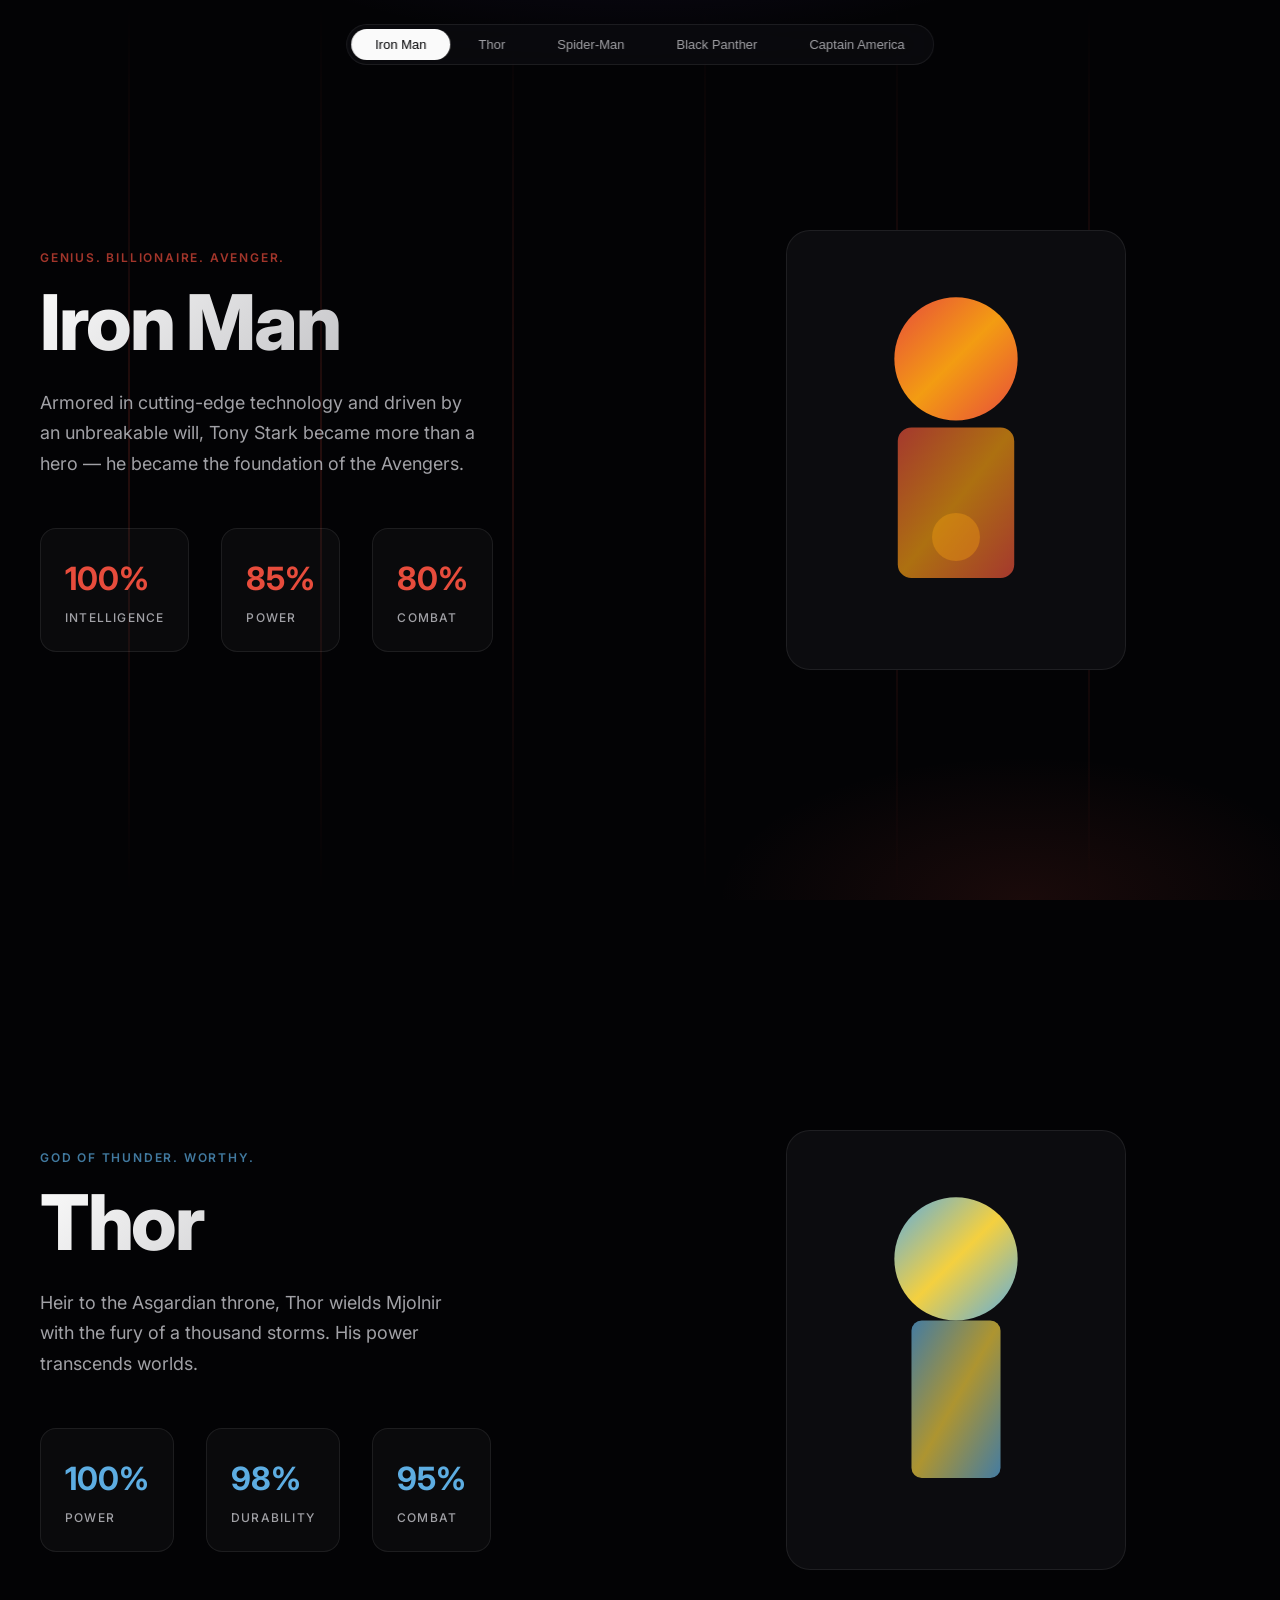
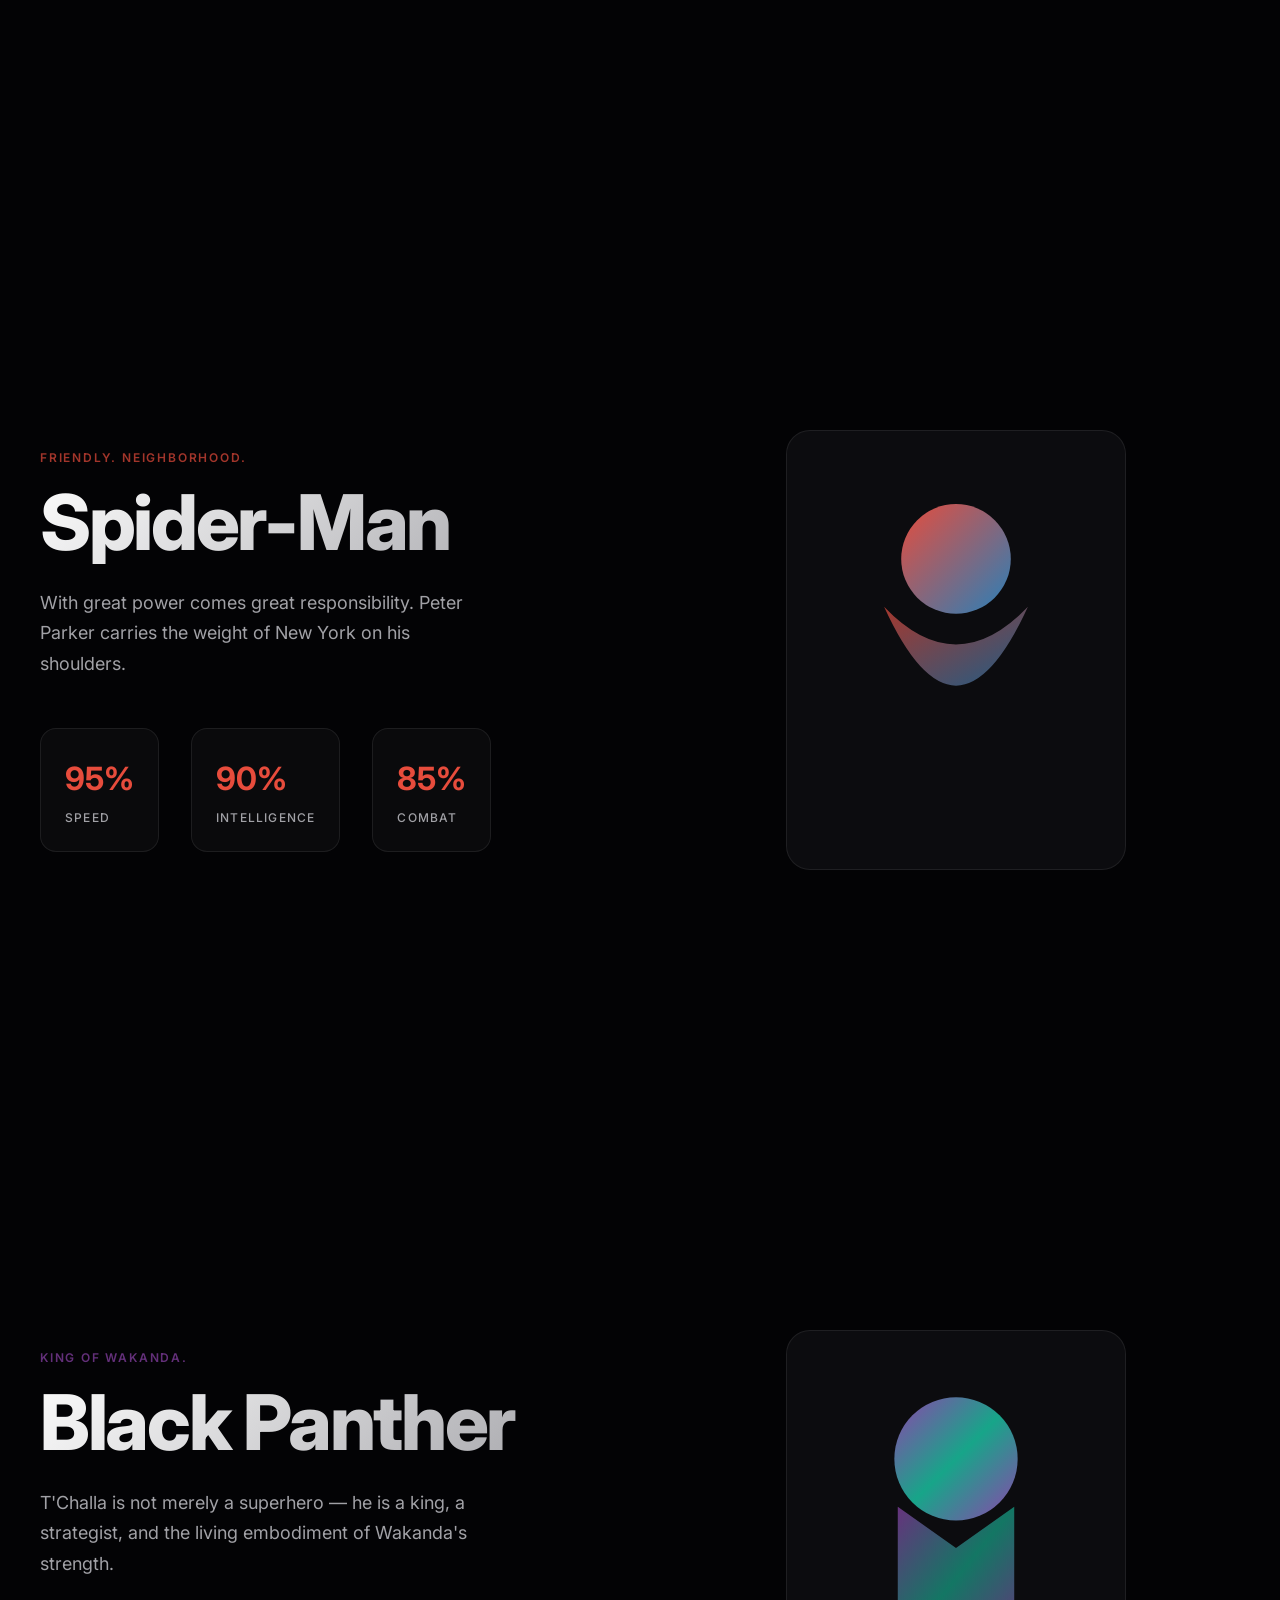
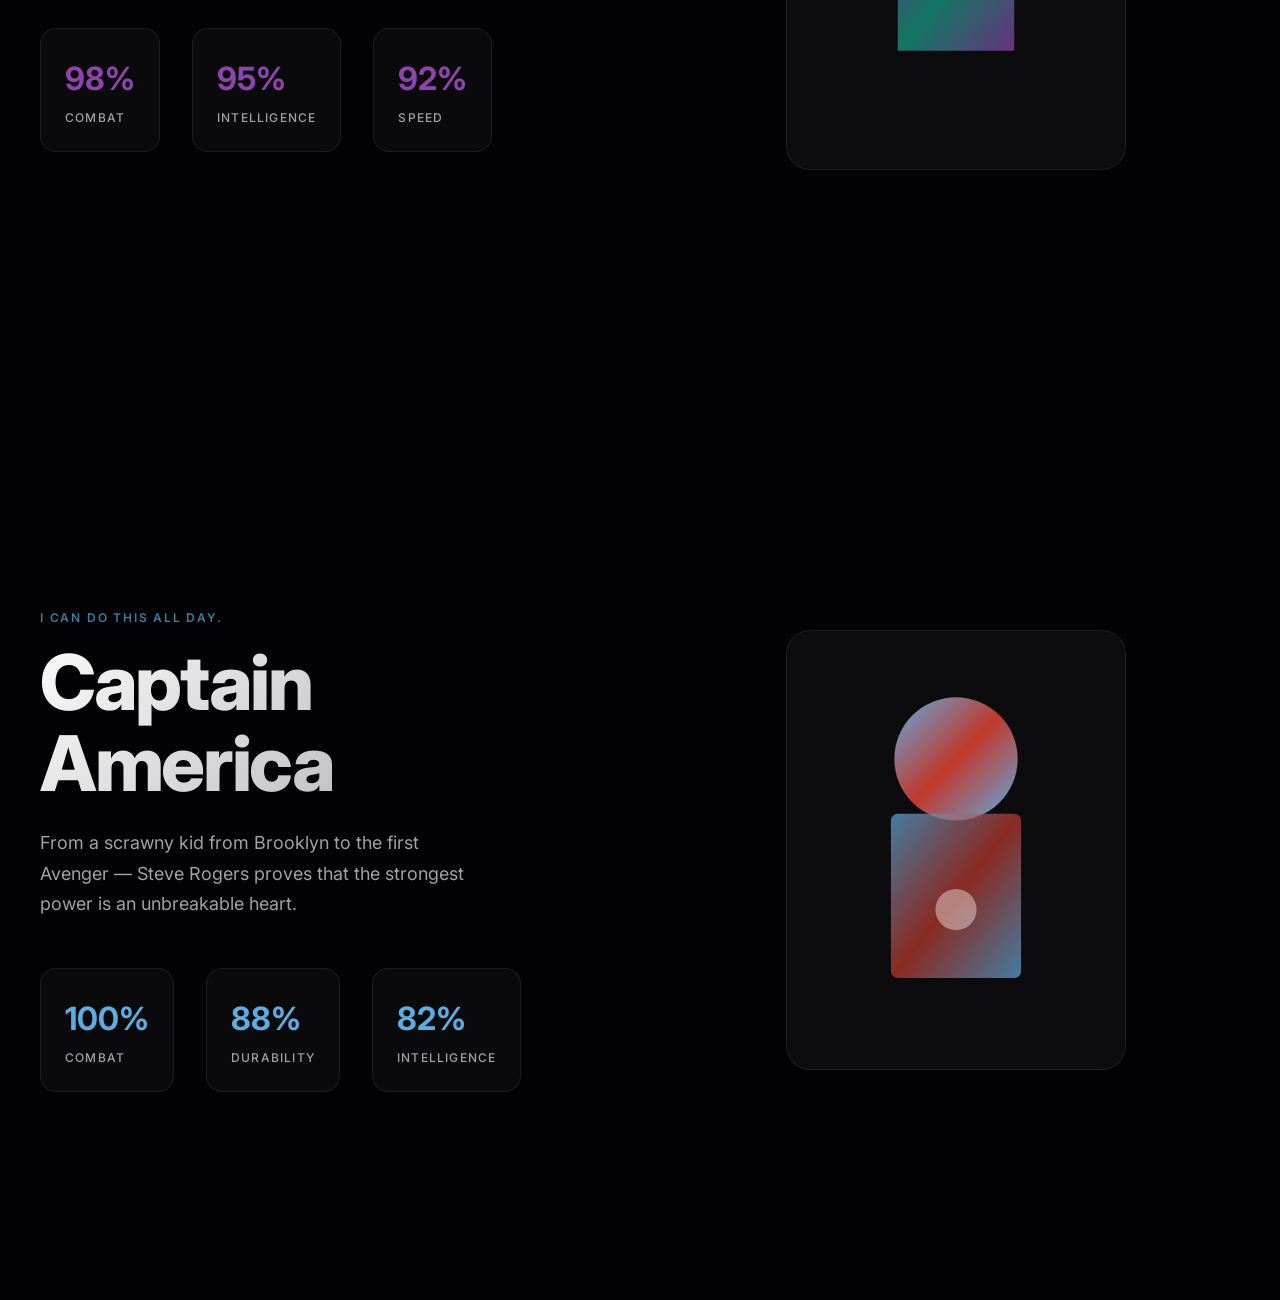
==== commit e5d2d332: "Restore working UI from previous commit" ====
--- a/marvel-showcase/index.html
+++ b/marvel-showcase/index.html
@@ -3,125 +3,285 @@
 <head>
   <meta charset="UTF-8">
   <meta name="viewport" content="width=device-width, initial-scale=1.0">
-  <meta name="description" content="Marvel Superhero Showcase - Spectacular React Bits UI">
+  <meta name="description" content="Marvel Superhero Showcase - React Bits inspired">
   <title>Marvel Superhero Showcase</title>
   
   <link rel="preconnect" href="https://fonts.googleapis.com">
   <link rel="preconnect" href="https://fonts.gstatic.com" crossorigin>
-  <link href="https://fonts.googleapis.com/css2?family=Inter:wght@300;400;500;600;700;800;900&display=swap" rel="stylesheet">
+  <link href="https://fonts.googleapis.com/css2?family=Inter:wght@300;400;500;600;700;800&display=swap" rel="stylesheet">
   
   <style>
     :root {
-      --bg-dark: #030305;
-      --bg-surface: #0c0c0f;
-      --bg-elevated: #141418;
-      --border: rgba(255,255,255,0.08);
-      --border-hover: rgba(255,255,255,0.15);
-      --text: #fafafa;
-      --text-muted: #9898a0;
-      --text-dim: #55555a;
-      
-      --iron: #ef4444;
-      --iron-glow: #f97316;
-      --thor: #3b82f6;
-      --thor-glow: #fbbf24;
-      --spider: #dc2626;
-      --spider-glow: #06b6d4;
-      --panther: #a855f7;
-      --panther-glow: #14b8a6;
-      --cap: #2563eb;
-      --cap-glow: #dc2626;
-      
-      --font: 'Inter', -apple-system, sans-serif;
-      --ease: cubic-bezier(0.16, 1, 0.3, 1);
+      --color-void: #000000;
+      --color-dark: #030305;
+      --color-surface: #0c0c0f;
+      --color-border: rgba(255,255,255,0.08);
+      --color-text: #fafafa;
+      --color-text-muted: #a1a1a6;
+      --color-accent: #e74c3c;
+      --accent-glow: rgba(231, 76, 60, 0.5);
+      
+      --font-sans: 'Inter', -apple-system, BlinkMacSystemFont, sans-serif;
+      
+      --space-xs: 4px;
+      --space-sm: 8px;
+      --space-md: 16px;
+      --space-lg: 24px;
+      --space-xl: 32px;
+      --space-2xl: 48px;
+      --space-3xl: 64px;
+      --space-4xl: 96px;
+      
+      --ease-out: cubic-bezier(0.16, 1, 0.3, 1);
       --ease-spring: cubic-bezier(0.34, 1.56, 0.64, 1);
     }
 
-    *, *::before, *::after { margin: 0; padding: 0; box-sizing: border-box; }
-    html { scroll-behavior: smooth; }
+    *, *::before, *::after {
+      box-sizing: border-box;
+      margin: 0;
+      padding: 0;
+    }
+
+    html {
+      scroll-behavior: smooth;
+    }
+
     body {
-      font-family: var(--font);
-      background: var(--bg-dark);
-      color: var(--text);
-      line-height: 1.5;
+      font-family: var(--font-sans);
+      background: var(--color-dark);
+      color: var(--color-text);
+      line-height: 1.6;
       -webkit-font-smoothing: antialiased;
       overflow-x: hidden;
     }
 
-    /* ===== BACKGROUND EFFECTS ===== */
-    .bg-effects {
+    /* ===== HYPERSPEED BACKGROUND ===== */
+    .hyperspeed-bg {
       position: fixed;
       inset: 0;
       z-index: 0;
-      pointer-events: none;
-    }
-
-    .bg-gradient {
+      overflow: hidden;
+      background: var(--color-dark);
+    }
+
+    .hyperspeed-bg::before {
+      content: '';
       position: absolute;
       inset: 0;
       background: 
-        radial-gradient(ellipse at 20% 20%, rgba(99, 102, 241, 0.12) 0%, transparent 50%),
-        radial-gradient(ellipse at 80% 20%, rgba(236, 72, 153, 0.1) 0%, transparent 50%),
-        radial-gradient(ellipse at 40% 80%, rgba(6, 182, 212, 0.08) 0%, transparent 50%),
-        radial-gradient(ellipse at 80% 80%, rgba(168, 85, 247, 0.08) 0%, transparent 50%);
-    }
-
-    .bg-grid {
+        radial-gradient(ellipse 80% 50% at 50% -20%, rgba(120, 80, 255, 0.15) 0%, transparent 50%),
+        radial-gradient(ellipse 60% 40% at 80% 100%, rgba(231, 76, 60, 0.1) 0%, transparent 40%);
+    }
+
+    .speed-lines {
       position: absolute;
       inset: 0;
-      background-image: 
-        linear-gradient(rgba(255,255,255,0.03) 1px, transparent 1px),
-        linear-gradient(90deg, rgba(255,255,255,0.03) 1px, transparent 1px);
-      background-size: 50px 50px;
-      mask-image: radial-gradient(ellipse at 50% 50%, black 0%, transparent 70%);
-      -webkit-mask-image: radial-gradient(ellipse at 50% 50%, black 0%, transparent 70%);
-    }
-
-    .bg-noise {
+      overflow: hidden;
+      opacity: 0.3;
+    }
+
+    .speed-line {
+      position: absolute;
+      width: 2px;
+      height: 100%;
+      background: linear-gradient(to bottom, transparent, var(--accent-glow), transparent);
+      animation: speed 1s linear infinite;
+    }
+
+    .speed-line:nth-child(1) { left: 10%; animation-duration: 0.8s; animation-delay: 0s; }
+    .speed-line:nth-child(2) { left: 25%; animation-duration: 0.6s; animation-delay: 0.2s; }
+    .speed-line:nth-child(3) { left: 40%; animation-duration: 0.7s; animation-delay: 0.1s; }
+    .speed-line:nth-child(4) { left: 55%; animation-duration: 0.9s; animation-delay: 0.3s; }
+    .speed-line:nth-child(5) { left: 70%; animation-duration: 0.5s; animation-delay: 0.15s; }
+    .speed-line:nth-child(6) { left: 85%; animation-duration: 0.75s; animation-delay: 0.25s; }
+
+    @keyframes speed {
+      0% { transform: translateY(-100%); opacity: 0; }
+      10% { opacity: 1; }
+      90% { opacity: 1; }
+      100% { transform: translateY(100%); opacity: 0; }
+    }
+
+    /* ===== NAVIGATION ===== */
+    .navbar {
+      position: fixed;
+      top: var(--space-lg);
+      left: 50%;
+      transform: translateX(-50%);
+      z-index: 100;
+      display: flex;
+      gap: var(--space-xs);
+      padding: var(--space-xs);
+      background: rgba(12, 12, 15, 0.8);
+      backdrop-filter: blur(20px);
+      border: 1px solid var(--color-border);
+      border-radius: 100px;
+    }
+
+    .nav-pill {
+      position: relative;
+      padding: var(--space-sm) var(--space-lg);
+      font-size: 13px;
+      font-weight: 500;
+      color: var(--color-text-muted);
+      background: transparent;
+      border: none;
+      border-radius: 100px;
+      cursor: pointer;
+      transition: color 0.3s var(--ease-out);
+    }
+
+    .nav-pill:hover {
+      color: var(--color-text);
+    }
+
+    .nav-pill.active {
+      color: var(--color-dark);
+    }
+
+    .nav-pill.active::before {
+      content: '';
       position: absolute;
       inset: 0;
-      opacity: 0.03;
-      background-image: url("data:image/svg+xml,%3Csvg viewBox='0 0 256 256' xmlns='http://www.w3.org/2000/svg'%3E%3Cfilter id='noise'%3E%3CfeTurbulence type='fractalNoise' baseFrequency='0.9' numOctaves='4' stitchTiles='stitch'/%3E%3C/filter%3E%3Crect width='100%25' height='100%25' filter='url(%23noise)'/%3E%3C/svg%3E");
-    }
-
-    /* ===== ANIMATED BORDER ===== */
-    .animated-border {
+      background: var(--color-text);
+      border-radius: 100px;
+      z-index: -1;
+    }
+
+    /* ===== TILT CARD ===== */
+    .tilt-card {
       position: relative;
-    }
-
-    .animated-border::before {
+      width: 340px;
+      height: 440px;
+      background: var(--color-surface);
+      border-radius: 24px;
+      border: 1px solid var(--color-border);
+      transform-style: preserve-3d;
+      transform: perspective(1000px);
+      transition: transform 0.3s var(--ease-spring);
+      cursor: pointer;
+      overflow: hidden;
+    }
+
+    .tilt-card::before {
       content: '';
       position: absolute;
-      inset: -1px;
-      border-radius: inherit;
-      background: linear-gradient(135deg, var(--accent), var(--accent-glow), var(--accent), var(--accent-glow), var(--accent));
-      background-size: 300% 300%;
-      animation: border-animate 4s linear infinite;
-      z-index: -1;
+      inset: 0;
+      border-radius: 24px;
+      background: linear-gradient(135deg, rgba(255,255,255,0.1) 0%, transparent 50%);
       opacity: 0;
-      transition: opacity 0.4s;
-    }
-
-    .animated-border:hover::before {
+      transition: opacity 0.3s;
+    }
+
+    .tilt-card:hover::before {
       opacity: 1;
     }
 
-    @keyframes border-animate {
-      0% { background-position: 0% 50%; }
-      50% { background-position: 100% 50%; }
-      100% { background-position: 0% 50%; }
+    .tilt-card-content {
+      position: relative;
+      z-index: 1;
+      padding: var(--space-xl);
+      height: 100%;
+      display: flex;
+      flex-direction: column;
+      transform-style: preserve-3d;
+    }
+
+    .tilt-card-glow {
+      position: absolute;
+      width: 200px;
+      height: 200px;
+      background: radial-gradient(circle, var(--accent-glow) 0%, transparent 70%);
+      top: 50%;
+      left: 50%;
+      transform: translate(-50%, -50%);
+      opacity: 0;
+      transition: opacity 0.5s;
+      filter: blur(40px);
+    }
+
+    .tilt-card:hover .tilt-card-glow {
+      opacity: 1;
+    }
+
+    /* ===== HERO SECTIONS ===== */
+    .showcase {
+      position: relative;
+      z-index: 1;
+    }
+
+    .hero-section {
+      min-height: 100vh;
+      display: flex;
+      align-items: center;
+      justify-content: center;
+      padding: var(--space-4xl) var(--space-lg);
+      position: relative;
+    }
+
+    .hero-inner {
+      max-width: 1200px;
+      width: 100%;
+      display: grid;
+      grid-template-columns: 1fr 1fr;
+      gap: var(--space-3xl);
+      align-items: center;
+    }
+
+    .hero-text-block {
+      order: 1;
+    }
+
+    .hero-visual-block {
+      order: 2;
+      display: flex;
+      justify-content: center;
+      align-items: center;
+    }
+
+    .hero-label {
+      font-size: 12px;
+      font-weight: 600;
+      text-transform: uppercase;
+      letter-spacing: 0.15em;
+      margin-bottom: var(--space-md);
+      opacity: 0.7;
+    }
+
+    .hero-title {
+      font-size: clamp(48px, 6vw, 80px);
+      font-weight: 800;
+      line-height: 1.05;
+      letter-spacing: -0.03em;
+      margin-bottom: var(--space-lg);
+      background: linear-gradient(135deg, var(--color-text) 0%, var(--color-text-muted) 100%);
+      -webkit-background-clip: text;
+      -webkit-text-fill-color: transparent;
+      background-clip: text;
+    }
+
+    .hero-description {
+      font-size: 18px;
+      line-height: 1.7;
+      color: var(--color-text-muted);
+      max-width: 440px;
+    }
+
+    .hero-hero-image {
+      width: 100%;
+      max-width: 400px;
     }
 
     /* ===== SPOTLIGHT CARD ===== */
     .spotlight-card {
       position: relative;
-      background: var(--bg-surface);
       border-radius: 24px;
+      background: var(--color-surface);
+      border: 1px solid var(--color-border);
       overflow: hidden;
-      transition: transform 0.3s, box-shadow 0.3s;
-    }
-
-    .spotlight-card::before {
+    }
+
+    .spotlight-card::after {
       content: '';
       position: absolute;
       top: 0;
@@ -133,244 +293,60 @@
 
     .spotlight {
       position: absolute;
-      width: 280px;
-      height: 280px;
-      border-radius: 50%;
-      background: radial-gradient(circle, var(--accent) 0%, transparent 70%);
-      opacity: 0;
-      transition: opacity 0.5s;
-      filter: blur(60px);
+      width: 300px;
+      height: 300px;
+      background: radial-gradient(circle, var(--accent-glow) 0%, transparent 70%);
+      opacity: 0.15;
+      top: -100px;
+      left: -100px;
+      transition: transform 0.5s var(--ease-out), opacity 0.5s;
       pointer-events: none;
+      filter: blur(50px);
     }
 
     .spotlight-card:hover .spotlight {
-      opacity: 0.25;
-    }
-
-    /* ===== TILT CARD ===== */
-    .tilt-card {
-      transform-style: preserve-3d;
-      transform: perspective(1200px);
-      transition: transform 0.3s var(--ease-spring);
-    }
-
-    .tilt-card-inner {
-      transform-style: preserve-3d;
-    }
-
-    .tilt-card:hover {
-      transform: rotateX(var(--rot-x, 0deg) rotateY(var(--rot-y, 0deg));
-    }
-
-    /* ===== GLOW CARD ===== */
-    .glow-card {
-      position: relative;
-      background: var(--bg-surface);
-      border: 1px solid var(--border);
-      border-radius: 24px;
-      overflow: hidden;
-    }
-
-    .glow-card::before {
-      content: '';
-      position: absolute;
-      inset: -1px;
-      border-radius: 24px;
-      background: linear-gradient(135deg, var(--accent), transparent 50%, var(--accent-glow));
-      z-index: -1;
-      opacity: 0;
-      filter: blur(12px);
-      transition: opacity 0.4s;
-    }
-
-    .glow-card:hover::before {
-      opacity: 0.4;
-    }
-
-    /* ===== NAV PILLS ===== */
-    .nav-pills {
-      position: fixed;
-      top: 20px;
-      left: 50%;
-      transform: translateX(-50%);
-      z-index: 100;
-      display: flex;
-      gap: 4px;
-      padding: 6px 8px;
-      background: rgba(12, 12, 15, 0.85);
-      backdrop-filter: blur(20px);
-      border: 1px solid var(--border);
-      border-radius: 100px;
-    }
-
-    .nav-pill {
-      position: relative;
-      padding: 10px 18px;
-      font-size: 13px;
-      font-weight: 500;
-      color: var(--text-muted);
-      background: transparent;
-      border: none;
-      border-radius: 100px;
-      cursor: pointer;
-      transition: color 0.3s;
-    }
-
-    .nav-pill:hover { color: var(--text); }
-    .nav-pill.active { color: var(--bg-dark); }
-
-    .nav-pill-bg {
-      position: absolute;
-      inset: 0;
-      background: var(--text);
-      border-radius: 100px;
-      z-index: -1;
-      transition: transform 0.3s var(--ease-spring);
-    }
-
-    /* ===== SCROLL PROGRESS ===== */
-    .scroll-progress {
-      position: fixed;
-      top: 0;
-      left: 0;
-      right: 0;
-      height: 2px;
-      background: rgba(255,255,255,0.05);
-      z-index: 99;
-    }
-
-    .scroll-progress-bar {
-      height: 100%;
-      background: linear-gradient(90deg, var(--accent), var(--accent-glow));
-      width: 0%;
-      transition: width 0.1s;
-    }
-
-    /* ===== SECTION ===== */
-    .section {
-      min-height: 100vh;
-      display: flex;
-      align-items: center;
-      justify-content: center;
-      padding: 100px 24px 60px;
-      position: relative;
-    }
-
-    .container {
-      max-width: 1200px;
-      width: 100%;
-      display: grid;
-      grid-template-columns: 1fr 1fr;
-      gap: 64px;
-      align-items: center;
-    }
-
-    .section-content {
+      transform: translate(50px, 50px);
+    }
+
+    .spotlight-card-inner {
       position: relative;
       z-index: 1;
-    }
-
-    .section-visual {
+      padding: var(--space-2xl);
+    }
+
+    /* ===== STATS GRID ===== */
+    .stats-grid {
       display: flex;
-      justify-content: center;
-      align-items: center;
-    }
-
-    /* ===== TYPOGRAPHY ===== */
-    .eyebrow {
+      gap: var(--space-xl);
+      margin-top: var(--space-2xl);
+    }
+
+    .stat-box {
+      padding: var(--space-lg);
+      background: rgba(255,255,255,0.03);
+      border: 1px solid var(--color-border);
+      border-radius: 16px;
+    }
+
+    .stat-value {
+      font-size: 32px;
+      font-weight: 700;
+      margin-bottom: var(--space-xs);
+    }
+
+    .stat-label {
       font-size: 12px;
-      font-weight: 600;
-      text-transform: uppercase;
-      letter-spacing: 0.15em;
-      margin-bottom: 12px;
-    }
-
-    .title {
-      font-size: clamp(48px, 6vw, 84px);
-      font-weight: 800;
-      line-height: 1.05;
-      letter-spacing: -0.03em;
-      background: linear-gradient(135deg, var(--text) 0%, var(--text-muted) 100%);
-      -webkit-background-clip: text;
-      -webkit-text-fill-color: transparent;
-      background-clip: text;
-      margin-bottom: 16px;
-    }
-
-    .description {
-      font-size: 17px;
-      line-height: 1.7;
-      color: var(--text-muted);
-      max-width: 460px;
-      margin-bottom: 28px;
-    }
-
-    /* ===== STATS ===== */
-    .stats {
-      display: flex;
-      gap: 14px;
-      margin-bottom: 28px;
-    }
-
-    .stat {
-      flex: 1;
-      min-width: 90px;
-      padding: 18px;
-      background: rgba(255,255,255,0.04);
-      border: 1px solid var(--border);
-      border-radius: 14px;
-    }
-
-    .stat-value {
-      font-size: 26px;
-      font-weight: 700;
-      margin-bottom: 2px;
-    }
-
-    .stat-label {
-      font-size: 11px;
       font-weight: 500;
       text-transform: uppercase;
       letter-spacing: 0.1em;
-      color: var(--text-muted);
-    }
-
-    /* ===== TAGS ===== */
-    .tags {
-      display: flex;
-      flex-wrap: wrap;
-      gap: 8px;
-    }
-
-    .tag {
-      padding: 8px 16px;
-      font-size: 12px;
-      font-weight: 500;
-      color: var(--text-muted);
-      background: rgba(255,255,255,0.04);
-      border: 1px solid var(--border);
-      border-radius: 100px;
-      cursor: pointer;
-      transition: all 0.3s;
-    }
-
-    .tag:hover {
-      color: var(--text);
-      border-color: var(--accent);
-      background: rgba(255,255,255,0.08);
-    }
-
-    /* ===== HERO IMAGE ===== */
-    .hero-img {
-      width: 100%;
-      max-width: 380px;
-    }
-
-    /* ===== REVEAL ===== */
+      color: var(--color-text-muted);
+    }
+
+    /* ===== SCROLL REVEAL ===== */
     .reveal {
       opacity: 0;
-      transform: translateY(30px);
-      transition: opacity 0.6s var(--ease), transform 0.6s var(--ease);
+      transform: translateY(40px);
+      transition: opacity 0.8s var(--ease-out), transform 0.8s var(--ease-out);
     }
 
     .reveal.visible {
@@ -378,74 +354,71 @@
       transform: translateY(0);
     }
 
-    /* ===== BUTTON ===== */
-    .btn {
-      display: inline-flex;
-      align-items: center;
-      gap: 8px;
-      padding: 14px 28px;
-      font-size: 14px;
-      font-weight: 600;
-      color: var(--bg-dark);
-      background: var(--text);
-      border: none;
-      border-radius: 100px;
-      cursor: pointer;
-      transition: all 0.3s var(--ease);
-    }
-
-    .btn:hover {
-      transform: translateY(-2px);
-      box-shadow: 0 10px 30px rgba(0,0,0,0.3);
-    }
-
-    /* ===== FOOTER ===== */
-    .footer {
-      padding: 40px 24px;
-      border-top: 1px solid var(--border);
-      text-align: center;
-      color: var(--text-dim);
-      font-size: 13px;
-    }
-
     /* ===== RESPONSIVE ===== */
     @media (max-width: 1024px) {
-      .container {
+      .hero-inner {
         grid-template-columns: 1fr;
         text-align: center;
-        gap: 48px;
-      }
-      .description { margin: 0 auto 28px; }
-      .stats { justify-content: center; }
-      .tags { justify-content: center; }
+      }
+      
+      .hero-text-block {
+        order: 2;
+      }
+      
+      .hero-visual-block {
+        order: 1;
+      }
+      
+      .hero-description {
+        margin: 0 auto;
+      }
+      
+      .stats-grid {
+        justify-content: center;
+      }
     }
 
     @media (max-width: 768px) {
-      .nav-pills {
-        top: 12px;
-        padding: 6px;
-      }
-      .nav-pill { padding: 8px 12px; font-size: 12px; }
-      .stats { flex-wrap: wrap; }
+      .navbar {
+        top: var(--space-md);
+        padding: var(--space-xs);
+      }
+      
+      .nav-pill {
+        padding: var(--space-sm) var(--space-md);
+        font-size: 12px;
+      }
+      
+      .hero-section {
+        padding: var(--space-3xl) var(--space-md);
+      }
+      
+      .tilt-card {
+        width: 280px;
+        height: 360px;
+      }
+      
+      .stats-grid {
+        flex-wrap: wrap;
+      }
     }
   </style>
 </head>
 <body>
-  <!-- Background -->
-  <div class="bg-effects">
-    <div class="bg-gradient"></div>
-    <div class="bg-grid"></div>
-    <div class="bg-noise"></div>
+  <!-- Hyperspeed Background -->
+  <div class="hyperspeed-bg">
+    <div class="speed-lines">
+      <div class="speed-line"></div>
+      <div class="speed-line"></div>
+      <div class="speed-line"></div>
+      <div class="speed-line"></div>
+      <div class="speed-line"></div>
+      <div class="speed-line"></div>
+    </div>
   </div>
 
-  <!-- Scroll Progress -->
-  <div class="scroll-progress">
-    <div class="scroll-progress-bar" id="progress"></div>
-  </div>
-
-  <!-- Navigation -->
-  <nav class="nav-pills">
-    <div class="nav-pill-bg"></div>
+  <!-- Pill Navigation -->
+  <nav class="navbar">
     <button class="nav-pill active" data-target="iron-man">Iron Man</button>
     <button class="nav-pill" data-target="thor">Thor</button>
     <button class="nav-pill" data-target="spider-man">Spider-Man</button>
@@ -453,55 +426,44 @@
     <button class="nav-pill" data-target="captain-america">Captain America</button>
   </nav>
 
-  <!-- Main Content -->
-  <main>
+  <main class="showcase">
     <!-- Iron Man -->
-    <section id="iron-man" class="section" style="--accent: var(--iron); --accent-glow: var(--iron-glow);">
-      <div class="container">
-        <div class="section-content">
-          <p class="eyebrow reveal" style="color: var(--iron);">Genius. Billionaire. Avenger.</p>
-          <h1 class="title reveal">Iron Man</h1>
-          <p class="description reveal">Armored in cutting-edge technology and driven by an unbreakable will, Tony Stark became more than a hero — he became the foundation of the Avengers.</p>
-          
-          <div class="stats reveal">
-            <div class="stat">
-              <div class="stat-value" style="color: var(--iron);">100%</div>
+    <section id="iron-man" class="hero-section">
+      <div class="hero-inner">
+        <div class="hero-text-block">
+          <p class="hero-label" style="color: #e74c3c;">Genius. Billionaire. Avenger.</p>
+          <h1 class="hero-title reveal">Iron Man</h1>
+          <p class="hero-description reveal">Armored in cutting-edge technology and driven by an unbreakable will, Tony Stark became more than a hero — he became the foundation of the Avengers.</p>
+          <div class="stats-grid reveal">
+            <div class="stat-box">
+              <div class="stat-value" style="color: #e74c3c;">100%</div>
               <div class="stat-label">Intelligence</div>
             </div>
-            <div class="stat">
-              <div class="stat-value" style="color: var(--iron);">85%</div>
+            <div class="stat-box">
+              <div class="stat-value" style="color: #e74c3c;">85%</div>
               <div class="stat-label">Power</div>
             </div>
-            <div class="stat">
-              <div class="stat-value" style="color: var(--iron);">80%</div>
+            <div class="stat-box">
+              <div class="stat-value" style="color: #e74c3c;">80%</div>
               <div class="stat-label">Combat</div>
             </div>
           </div>
-          
-          <div class="tags reveal">
-            <span class="tag">Powered Armor</span>
-            <span class="tag">Repulsor Beams</span>
-            <span class="tag">Flight</span>
-            <span class="tag">AI Integration</span>
-            <span class="tag">Genius Intellect</span>
-          </div>
-        </div>
-        
-        <div class="section-visual">
-          <div class="tilt-card spotlight-card glow-card" style="--accent: var(--iron); padding: 40px;">
-            <div class="spotlight"></div>
-            <div class="tilt-card-inner">
-              <svg viewBox="0 0 400 500" class="hero-img">
+        </div>
+        <div class="hero-visual-block">
+          <div class="tilt-card" data-accent="#e74c3c">
+            <div class="tilt-card-glow"></div>
+            <div class="tilt-card-content">
+              <svg viewBox="0 0 400 500" class="hero-hero-image">
                 <defs>
                   <linearGradient id="imGrad" x1="0%" y1="0%" x2="100%" y2="100%">
-                    <stop offset="0%" style="stop-color:#ef4444"/>
-                    <stop offset="50%" style="stop-color:#f97316"/>
-                    <stop offset="100%" style="stop-color:#ef4444"/>
+                    <stop offset="0%" style="stop-color:#e74c3c"/>
+                    <stop offset="50%" style="stop-color:#f39c12"/>
+                    <stop offset="100%" style="stop-color:#e74c3c"/>
                   </linearGradient>
                 </defs>
-                <circle cx="200" cy="140" r="85" fill="url(#imGrad)"/>
-                <rect x="120" y="235" width="160" height="220" rx="18" fill="url(#imGrad)" opacity="0.7"/>
-                <circle cx="200" cy="400" r="30" fill="#f97316" opacity="0.4"/>
+                <circle cx="200" cy="140" r="90" fill="url(#imGrad)"/>
+                <rect x="115" y="240" width="170" height="220" rx="20" fill="url(#imGrad)" opacity="0.7"/>
+                <circle cx="200" cy="400" r="35" fill="#f39c12" opacity="0.4"/>
               </svg>
             </div>
           </div>
@@ -510,50 +472,41 @@
     </section>
 
     <!-- Thor -->
-    <section id="thor" class="section" style="--accent: var(--thor); --accent-glow: var(--thor-glow);">
-      <div class="container">
-        <div class="section-content">
-          <p class="eyebrow reveal" style="color: var(--thor);">God of Thunder. Worthy.</p>
-          <h1 class="title reveal">Thor</h1>
-          <p class="description reveal">Heir to the Asgardian throne, Thor wields Mjolnir with the fury of a thousand storms. His power transcends worlds.</p>
-          
-          <div class="stats reveal">
-            <div class="stat">
-              <div class="stat-value" style="color: var(--thor);">100%</div>
+    <section id="thor" class="hero-section">
+      <div class="hero-inner">
+        <div class="hero-text-block">
+          <p class="hero-label" style="color: #5dade2;">God of Thunder. Worthy.</p>
+          <h1 class="hero-title reveal">Thor</h1>
+          <p class="hero-description reveal">Heir to the Asgardian throne, Thor wields Mjolnir with the fury of a thousand storms. His power transcends worlds.</p>
+          <div class="stats-grid reveal">
+            <div class="stat-box">
+              <div class="stat-value" style="color: #5dade2;">100%</div>
               <div class="stat-label">Power</div>
             </div>
-            <div class="stat">
-              <div class="stat-value" style="color: var(--thor);">98%</div>
+            <div class="stat-box">
+              <div class="stat-value" style="color: #5dade2;">98%</div>
               <div class="stat-label">Durability</div>
             </div>
-            <div class="stat">
-              <div class="stat-value" style="color: var(--thor);">95%</div>
+            <div class="stat-box">
+              <div class="stat-value" style="color: #5dade2;">95%</div>
               <div class="stat-label">Combat</div>
             </div>
           </div>
-          
-          <div class="tags reveal">
-            <span class="tag">Lightning Control</span>
-            <span class="tag">Mjolnir</span>
-            <span class="tag">Flight</span>
-            <span class="tag">Stormbreaker</span>
-          </div>
-        </div>
-        
-        <div class="section-visual">
-          <div class="tilt-card spotlight-card glow-card" style="--accent: var(--thor); padding: 40px;">
-            <div class="spotlight"></div>
-            <div class="tilt-card-inner">
-              <svg viewBox="0 0 400 500" class="hero-img">
+        </div>
+        <div class="hero-visual-block">
+          <div class="tilt-card" data-accent="#5dade2">
+            <div class="tilt-card-glow"></div>
+            <div class="tilt-card-content">
+              <svg viewBox="0 0 400 500" class="hero-hero-image">
                 <defs>
                   <linearGradient id="thorGrad" x1="0%" y1="0%" x2="100%" y2="100%">
-                    <stop offset="0%" style="stop-color:#3b82f6"/>
-                    <stop offset="50%" style="stop-color:#fbbf24"/>
-                    <stop offset="100%" style="stop-color:#3b82f6"/>
+                    <stop offset="0%" style="stop-color:#5dade2"/>
+                    <stop offset="50%" style="stop-color:#f4d03f"/>
+                    <stop offset="100%" style="stop-color:#5dade2"/>
                   </linearGradient>
                 </defs>
-                <circle cx="200" cy="140" r="85" fill="url(#thorGrad)"/>
-                <rect x="135" y="225" width="130" height="235" rx="15" fill="url(#thorGrad)" opacity="0.7"/>
+                <circle cx="200" cy="140" r="90" fill="url(#thorGrad)"/>
+                <rect x="135" y="230" width="130" height="230" rx="15" fill="url(#thorGrad)" opacity="0.7"/>
               </svg>
             </div>
           </div>
@@ -562,49 +515,40 @@
     </section>
 
     <!-- Spider-Man -->
-    <section id="spider-man" class="section" style="--accent: var(--spider); --accent-glow: var(--spider-glow);">
-      <div class="container">
-        <div class="section-content">
-          <p class="eyebrow reveal" style="color: var(--spider);">Friendly. Neighborhood.</p>
-          <h1 class="title reveal">Spider-Man</h1>
-          <p class="description reveal">With great power comes great responsibility. Peter Parker carries the weight of New York on his shoulders.</p>
-          
-          <div class="stats reveal">
-            <div class="stat">
-              <div class="stat-value" style="color: var(--spider);">95%</div>
+    <section id="spider-man" class="hero-section">
+      <div class="hero-inner">
+        <div class="hero-text-block">
+          <p class="hero-label" style="color: #e74c3c;">Friendly. Neighborhood.</p>
+          <h1 class="hero-title reveal">Spider-Man</h1>
+          <p class="hero-description reveal">With great power comes great responsibility. Peter Parker carries the weight of New York on his shoulders.</p>
+          <div class="stats-grid reveal">
+            <div class="stat-box">
+              <div class="stat-value" style="color: #e74c3c;">95%</div>
               <div class="stat-label">Speed</div>
             </div>
-            <div class="stat">
-              <div class="stat-value" style="color: var(--spider);">90%</div>
+            <div class="stat-box">
+              <div class="stat-value" style="color: #e74c3c;">90%</div>
               <div class="stat-label">Intelligence</div>
             </div>
-            <div class="stat">
-              <div class="stat-value" style="color: var(--spider);">85%</div>
+            <div class="stat-box">
+              <div class="stat-value" style="color: #e74c3c;">85%</div>
               <div class="stat-label">Combat</div>
             </div>
           </div>
-          
-          <div class="tags reveal">
-            <span class="tag">Spider-Sense</span>
-            <span class="tag">Wall-Crawling</span>
-            <span class="tag">Web-Slinging</span>
-            <span class="tag">Enhanced Agility</span>
-          </div>
-        </div>
-        
-        <div class="section-visual">
-          <div class="tilt-card spotlight-card glow-card" style="--accent: var(--spider); padding: 40px;">
-            <div class="spotlight"></div>
-            <div class="tilt-card-inner">
-              <svg viewBox="0 0 400 500" class="hero-img">
+        </div>
+        <div class="hero-visual-block">
+          <div class="tilt-card" data-accent="#e74c3c">
+            <div class="tilt-card-glow"></div>
+            <div class="tilt-card-content">
+              <svg viewBox="0 0 400 500" class="hero-hero-image">
                 <defs>
-                  <linearGradient id="spGrad" x1="0%" y1="0%" x2="100%" y2="100%">
-                    <stop offset="0%" style="stop-color:#dc2626"/>
-                    <stop offset="100%" style="stop-color:#06b6d4"/>
+                  <linearGradient id="spiderGrad" x1="0%" y1="0%" x2="100%" y2="100%">
+                    <stop offset="0%" style="stop-color:#e74c3c"/>
+                    <stop offset="100%" style="stop-color:#2980b9"/>
                   </linearGradient>
                 </defs>
-                <circle cx="200" cy="140" r="75" fill="url(#spGrad)"/>
-                <path d="M100 210 Q200 320 300 210 Q200 440 100 210" fill="url(#spGrad)" opacity="0.7"/>
+                <circle cx="200" cy="140" r="80" fill="url(#spiderGrad)"/>
+                <path d="M95 210 Q200 320 305 210 Q200 440 95 210" fill="url(#spiderGrad)" opacity="0.7"/>
               </svg>
             </div>
           </div>
@@ -613,50 +557,41 @@
     </section>
 
     <!-- Black Panther -->
-    <section id="black-panther" class="section" style="--accent: var(--panther); --accent-glow: var(--panther-glow);">
-      <div class="container">
-        <div class="section-content">
-          <p class="eyebrow reveal" style="color: var(--panther);">King of Wakanda.</p>
-          <h1 class="title reveal">Black Panther</h1>
-          <p class="description reveal">T'Challa is not merely a superhero — he is a king, a strategist, and the living embodiment of Wakanda's strength.</p>
-          
-          <div class="stats reveal">
-            <div class="stat">
-              <div class="stat-value" style="color: var(--panther);">98%</div>
+    <section id="black-panther" class="hero-section">
+      <div class="hero-inner">
+        <div class="hero-text-block">
+          <p class="hero-label" style="color: #8e44ad;">King of Wakanda.</p>
+          <h1 class="hero-title reveal">Black Panther</h1>
+          <p class="hero-description reveal">T'Challa is not merely a superhero — he is a king, a strategist, and the living embodiment of Wakanda's strength.</p>
+          <div class="stats-grid reveal">
+            <div class="stat-box">
+              <div class="stat-value" style="color: #8e44ad;">98%</div>
               <div class="stat-label">Combat</div>
             </div>
-            <div class="stat">
-              <div class="stat-value" style="color: var(--panther);">95%</div>
+            <div class="stat-box">
+              <div class="stat-value" style="color: #8e44ad;">95%</div>
               <div class="stat-label">Intelligence</div>
             </div>
-            <div class="stat">
-              <div class="stat-value" style="color: var(--panther);">92%</div>
+            <div class="stat-box">
+              <div class="stat-value" style="color: #8e44ad;">92%</div>
               <div class="stat-label">Speed</div>
             </div>
           </div>
-          
-          <div class="tags reveal">
-            <span class="tag">Vibranium Suit</span>
-            <span class="tag">Enhanced Senses</span>
-            <span class="tag">Panther Habit</span>
-            <span class="tag">Tactical Genius</span>
-          </div>
-        </div>
-        
-        <div class="section-visual">
-          <div class="tilt-card spotlight-card glow-card" style="--accent: var(--panther); padding: 40px;">
-            <div class="spotlight"></div>
-            <div class="tilt-card-inner">
-              <svg viewBox="0 0 400 500" class="hero-img">
+        </div>
+        <div class="hero-visual-block">
+          <div class="tilt-card" data-accent="#8e44ad">
+            <div class="tilt-card-glow"></div>
+            <div class="tilt-card-content">
+              <svg viewBox="0 0 400 500" class="hero-hero-image">
                 <defs>
                   <linearGradient id="bpGrad" x1="0%" y1="0%" x2="100%" y2="100%">
-                    <stop offset="0%" style="stop-color:#a855f7"/>
-                    <stop offset="50%" style="stop-color:#14b8a6"/>
-                    <stop offset="100%" style="stop-color:#a855f7"/>
+                    <stop offset="0%" style="stop-color:#8e44ad"/>
+                    <stop offset="50%" style="stop-color:#17a589"/>
+                    <stop offset="100%" style="stop-color:#8e44ad"/>
                   </linearGradient>
                 </defs>
-                <circle cx="200" cy="140" r="85" fill="url(#bpGrad)"/>
-                <path d="M115 210 L200 275 L285 210 L285 425 L115 425 Z" fill="url(#bpGrad)" opacity="0.7"/>
+                <circle cx="200" cy="140" r="90" fill="url(#bpGrad)"/>
+                <path d="M115 210 L200 270 L285 210 L285 420 L115 420 Z" fill="url(#bpGrad)" opacity="0.7"/>
               </svg>
             </div>
           </div>
@@ -665,51 +600,42 @@
     </section>
 
     <!-- Captain America -->
-    <section id="captain-america" class="section" style="--accent: var(--cap); --accent-glow: var(--cap-glow);">
-      <div class="container">
-        <div class="section-content">
-          <p class="eyebrow reveal" style="color: var(--cap);">I can do this all day.</p>
-          <h1 class="title reveal">Captain America</h1>
-          <p class="description reveal">From a scrawny kid from Brooklyn to the first Avenger — Steve Rogers proves that the strongest power is an unbreakable heart.</p>
-          
-          <div class="stats reveal">
-            <div class="stat">
-              <div class="stat-value" style="color: var(--cap);">100%</div>
+    <section id="captain-america" class="hero-section">
+      <div class="hero-inner">
+        <div class="hero-text-block">
+          <p class="hero-label" style="color: #5dade2;">I can do this all day.</p>
+          <h1 class="hero-title reveal">Captain America</h1>
+          <p class="hero-description reveal">From a scrawny kid from Brooklyn to the first Avenger — Steve Rogers proves that the strongest power is an unbreakable heart.</p>
+          <div class="stats-grid reveal">
+            <div class="stat-box">
+              <div class="stat-value" style="color: #5dade2;">100%</div>
               <div class="stat-label">Combat</div>
             </div>
-            <div class="stat">
-              <div class="stat-value" style="color: var(--cap);">88%</div>
+            <div class="stat-box">
+              <div class="stat-value" style="color: #5dade2;">88%</div>
               <div class="stat-label">Durability</div>
             </div>
-            <div class="stat">
-              <div class="stat-value" style="color: var(--cap);">82%</div>
+            <div class="stat-box">
+              <div class="stat-value" style="color: #5dade2;">82%</div>
               <div class="stat-label">Intelligence</div>
             </div>
           </div>
-          
-          <div class="tags reveal">
-            <span class="tag">Vibranium Shield</span>
-            <span class="tag">Super Soldier</span>
-            <span class="tag">Peak Physique</span>
-            <span class="tag">Leadership</span>
-          </div>
-        </div>
-        
-        <div class="section-visual">
-          <div class="tilt-card spotlight-card glow-card" style="--accent: var(--cap); padding: 40px;">
-            <div class="spotlight"></div>
-            <div class="tilt-card-inner">
-              <svg viewBox="0 0 400 500" class="hero-img">
+        </div>
+        <div class="hero-visual-block">
+          <div class="tilt-card" data-accent="#5dade2">
+            <div class="tilt-card-glow"></div>
+            <div class="tilt-card-content">
+              <svg viewBox="0 0 400 500" class="hero-hero-image">
                 <defs>
                   <linearGradient id="capGrad" x1="0%" y1="0%" x2="100%" y2="100%">
-                    <stop offset="0%" style="stop-color:#2563eb"/>
-                    <stop offset="50%" style="stop-color:#dc2626"/>
-                    <stop offset="100%" style="stop-color:#2563eb"/>
+                    <stop offset="0%" style="stop-color:#5dade2"/>
+                    <stop offset="50%" style="stop-color:#c0392b"/>
+                    <stop offset="100%" style="stop-color:#5dade2"/>
                   </linearGradient>
                 </defs>
-                <circle cx="200" cy="140" r="85" fill="url(#capGrad)"/>
-                <rect x="108" y="220" width="184" height="245" rx="10" fill="url(#capGrad)" opacity="0.7"/>
-                <circle cx="200" cy="365" r="28" fill="#fff" opacity="0.4"/>
+                <circle cx="200" cy="140" r="90" fill="url(#capGrad)"/>
+                <rect x="105" y="220" width="190" height="240" rx="10" fill="url(#capGrad)" opacity="0.7"/>
+                <circle cx="200" cy="360" r="30" fill="#fff" opacity="0.4"/>
               </svg>
             </div>
           </div>
@@ -718,98 +644,84 @@
     </section>
   </main>
 
-  <footer class="footer">
-    <p>Marvel Superhero Showcase • Built with React Bits UI</p>
-  </footer>
-
   <script>
-    // ===== TILT CARD =====
+    // ===== TILT CARD EFFECT =====
     document.querySelectorAll('.tilt-card').forEach(card => {
+      const accent = card.dataset.accent || '#e74c3c';
+      card.querySelector('.tilt-card-glow').style.background = `radial-gradient(circle, ${accent}40 0%, transparent 70%)`;
+      
       card.addEventListener('mousemove', (e) => {
         const rect = card.getBoundingClientRect();
         const x = e.clientX - rect.left;
         const y = e.clientY - rect.top;
-        const cx = rect.width / 2;
-        const cy = rect.height / 2;
-        card.style.setProperty('--rot-x', (y - cy) / 12 + 'deg');
-        card.style.setProperty('--rot-y', (cx - x) / 12 + 'deg');
+        const centerX = rect.width / 2;
+        const centerY = rect.height / 2;
+        const rotateX = (y - centerY) / 10;
+        const rotateY = (centerX - x) / 10;
+        
+        card.style.transform = `perspective(1000px) rotateX(${rotateX}deg) rotateY(${rotateY}deg) scale(1.02)`;
       });
+      
       card.addEventListener('mouseleave', () => {
-        card.style.setProperty('--rot-x', '0deg');
-        card.style.setProperty('--rot-y', '0deg');
+        card.style.transform = 'perspective(1000px) rotateX(0deg) rotateY(0deg) scale(1)';
       });
     });
 
-    // ===== SPOTLIGHT =====
-    document.querySelectorAll('.spotlight-card').forEach(card => {
-      const spotlight = card.querySelector('.spotlight');
-      card.addEventListener('mousemove', (e) => {
-        const rect = card.getBoundingClientRect();
-        const x = e.clientX - rect.left;
-        const y = e.clientY - rect.top;
-        spotlight.style.left = x - 140 + 'px';
-        spotlight.style.top = y - 140 + 'px';
+    // ===== PILL NAVIGATION =====
+    document.querySelectorAll('.nav-pill').forEach(pill => {
+      pill.addEventListener('click', () => {
+        const target = pill.dataset.target;
+        document.querySelectorAll('.nav-pill').forEach(p => p.classList.remove('active'));
+        pill.classList.add('active');
+        
+        document.getElementById(target).scrollIntoView({ behavior: 'smooth' });
       });
     });
 
-    // ===== NAV PILLS =====
-    const updatePill = () => {
-      const active = document.querySelector('.nav-pill.active');
-      const bg = document.querySelector('.nav-pill-bg');
-      if (active && bg) {
-        bg.style.transform = `translateX(${active.offsetLeft}px)`;
-        bg.style.width = active.offsetWidth + 'px';
-      }
-    };
-    updatePill();
-    window.addEventListener('resize', updatePill);
-
-    document.querySelectorAll('.nav-pill').forEach(pill => {
-      pill.addEventListener('click', () => {
-        document.querySelectorAll('.nav-pill').forEach(p => p.classList.remove('active'));
-        pill.classList.add('active');
-        updatePill();
-        document.getElementById(pill.dataset.target).scrollIntoView({ behavior: 'smooth' });
+    // ===== SCROLL REVEAL =====
+    const observer = new IntersectionObserver((entries) => {
+      entries.forEach(entry => {
+        if (entry.isIntersecting) {
+          entry.target.classList.add('visible');
+        }
       });
-    });
-
-    // ===== SCROLL PROGRESS =====
+    }, { threshold: 0.1 });
+
+    document.querySelectorAll('.reveal').forEach(el => observer.observe(el));
+
+    // ===== SCROLL SPY FOR NAV =====
+    const sections = document.querySelectorAll('.hero-section');
     window.addEventListener('scroll', () => {
-      const scrolled = (window.scrollY / (document.body.scrollHeight - window.innerHeight)) * 100;
-      document.getElementById('progress').style.width = scrolled + '%';
-    });
-
-    // ===== SCROLL SPY =====
-    const accents = {
-      'iron-man': '#ef4444',
-      'thor': '#3b82f6',
-      'spider-man': '#dc2626',
-      'black-panther': '#a855f7',
-      'captain-america': '#2563eb'
-    };
-
-    window.addEventListener('scroll', () => {
-      const scrollPos = window.scrollY + 400;
-      document.querySelectorAll('.section').forEach(section => {
-        if (scrollPos >= section.offsetTop && scrollPos < section.offsetTop + section.offsetHeight) {
-          const id = section.id;
-          document.body.style.setProperty('--accent', accents[id]);
+      const scrollPos = window.scrollY + 300;
+      
+      sections.forEach(section => {
+        const top = section.offsetTop;
+        const height = section.offsetHeight;
+        const id = section.id;
+        
+        if (scrollPos >= top && scrollPos < top + height) {
           document.querySelectorAll('.nav-pill').forEach(pill => {
-            pill.classList.toggle('active', pill.dataset.target === id);
+            pill.classList.remove('active');
+            if (pill.dataset.target === id) {
+              pill.classList.add('active');
+            }
           });
-          updatePill();
         }
       });
     });
 
-    // ===== REVEAL =====
-    const observer = new IntersectionObserver((entries) => {
-      entries.forEach(entry => {
-        if (entry.isIntersecting) entry.target.classList.add('visible');
+    // ===== PARALLAX HEROES =====
+    window.addEventListener('scroll', () => {
+      const scrolled = window.scrollY;
+      
+      document.querySelectorAll('.hero-section').forEach((section, i) => {
+        const speed = 0.1;
+        const visual = section.querySelector('.hero-visual-block');
+        if (visual) {
+          visual.style.transform = `translateY(${scrolled * speed * (i + 1) * 0.05}px)`;
+        }
       });
-    }, { threshold: 0.1 });
-
-    document.querySelectorAll('.reveal').forEach(el => observer.observe(el));
+    });
   </script>
 </body>
 </html>
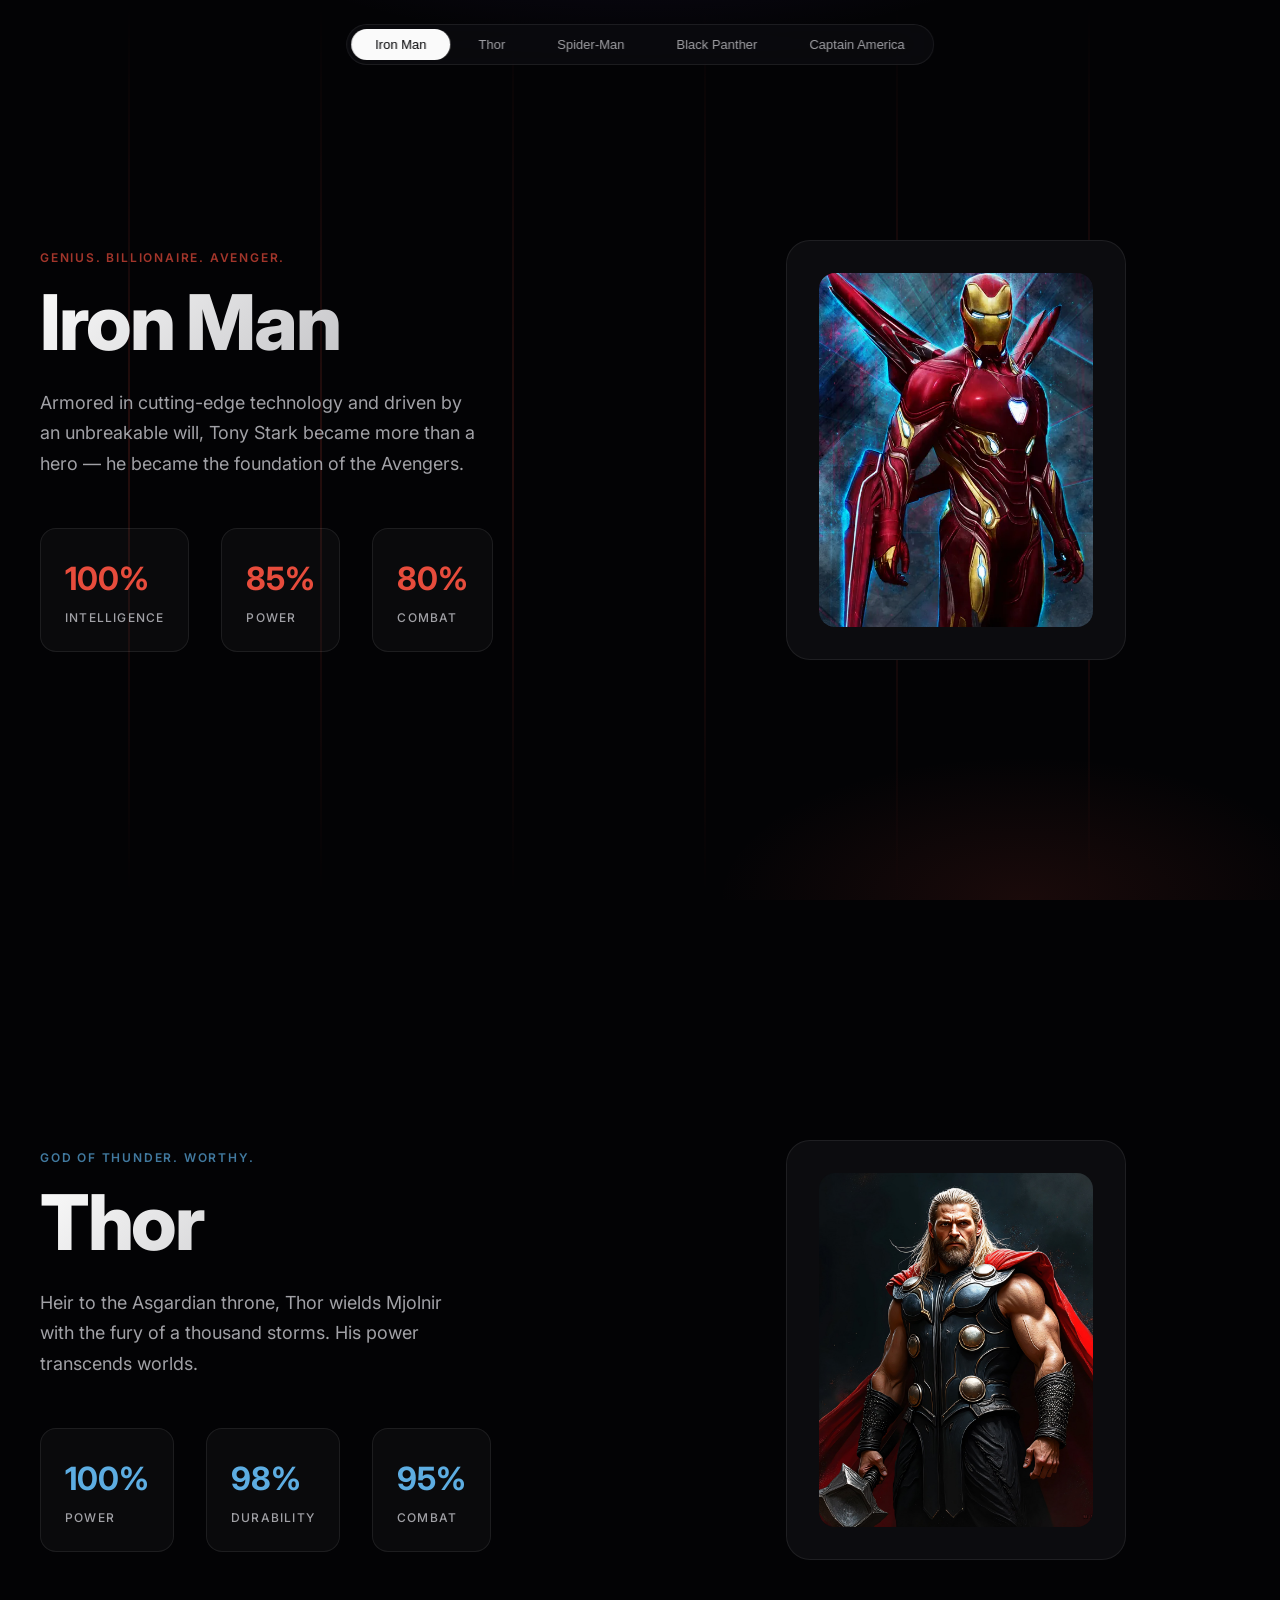
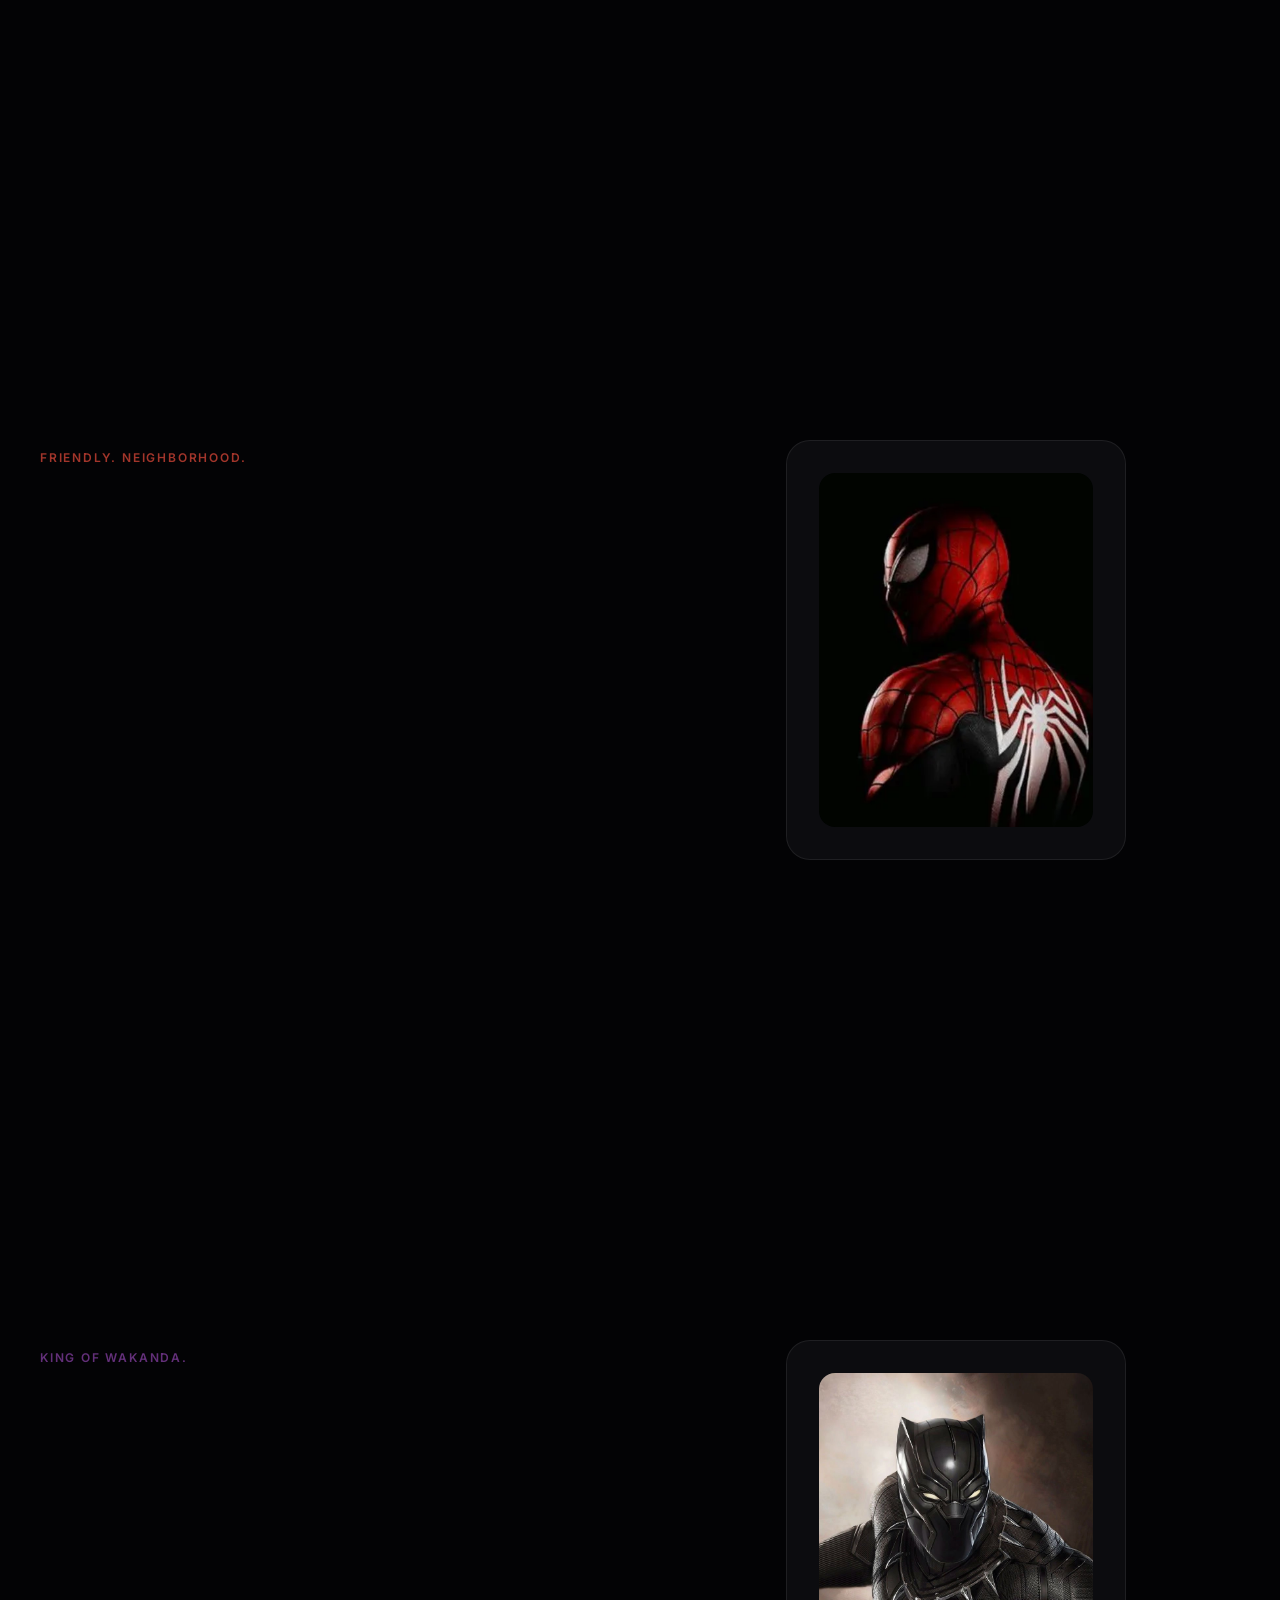
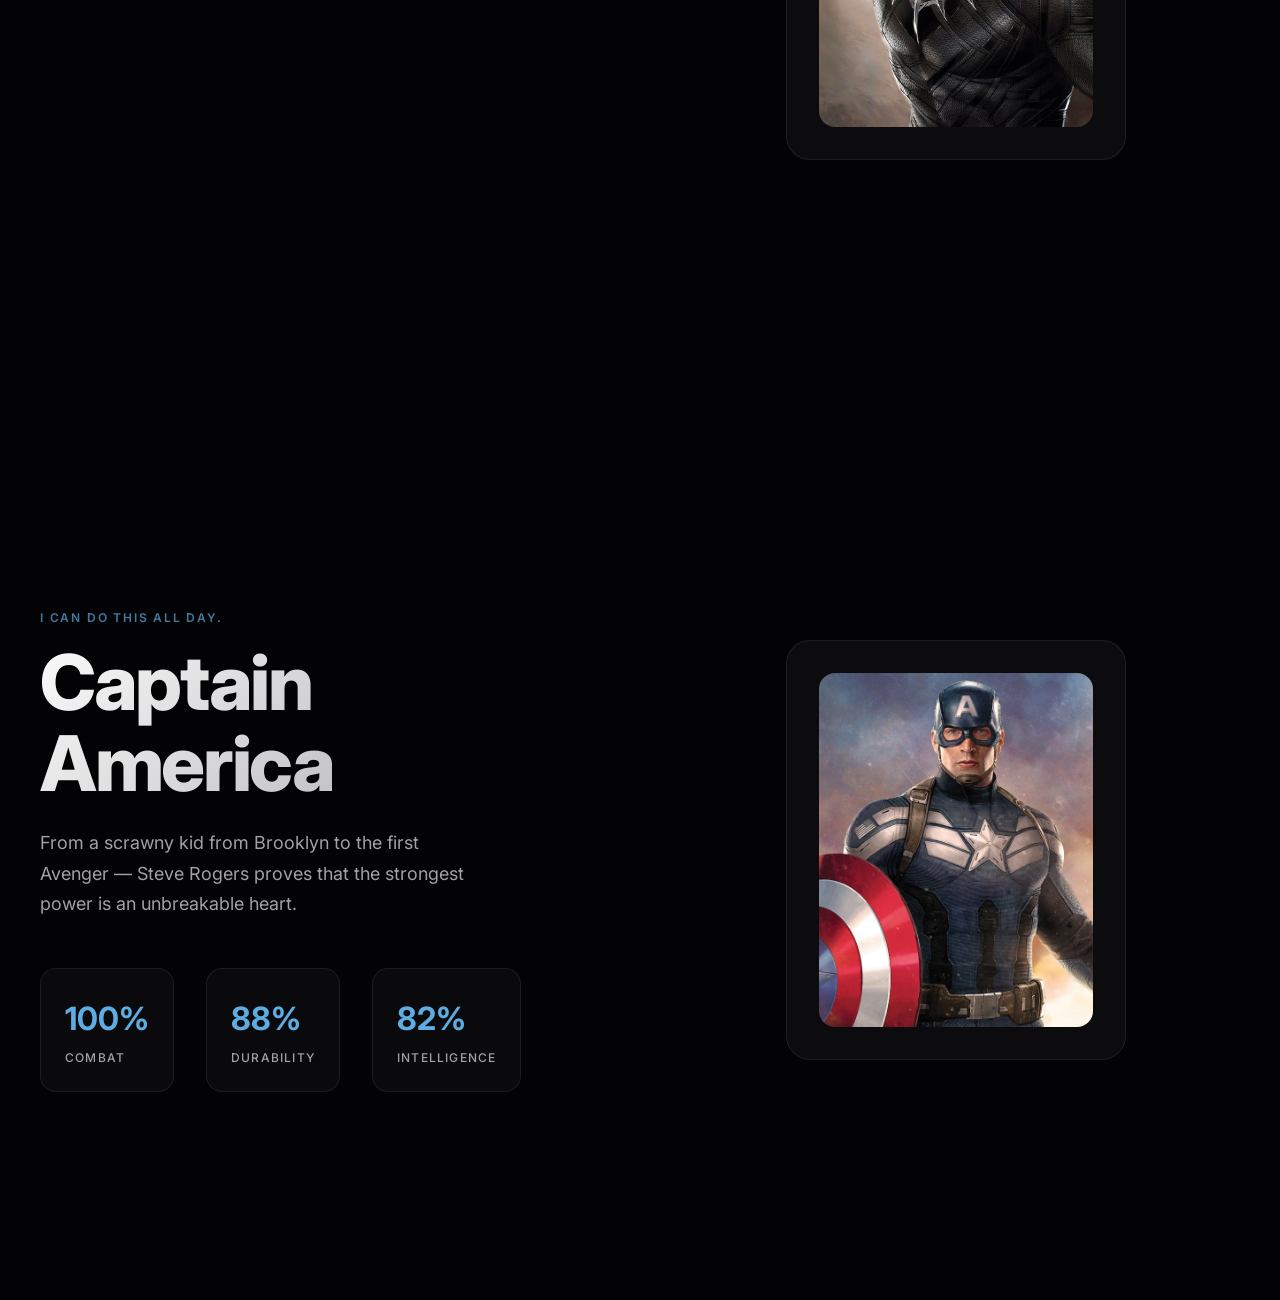
==== commit d344e7d4: "Use actual hero images from assets folder" ====
--- a/marvel-showcase/index.html
+++ b/marvel-showcase/index.html
@@ -152,7 +152,7 @@
     .tilt-card {
       position: relative;
       width: 340px;
-      height: 440px;
+      height: 420px;
       background: var(--color-surface);
       border-radius: 24px;
       border: 1px solid var(--color-border);
@@ -453,18 +453,7 @@
           <div class="tilt-card" data-accent="#e74c3c">
             <div class="tilt-card-glow"></div>
             <div class="tilt-card-content">
-              <svg viewBox="0 0 400 500" class="hero-hero-image">
-                <defs>
-                  <linearGradient id="imGrad" x1="0%" y1="0%" x2="100%" y2="100%">
-                    <stop offset="0%" style="stop-color:#e74c3c"/>
-                    <stop offset="50%" style="stop-color:#f39c12"/>
-                    <stop offset="100%" style="stop-color:#e74c3c"/>
-                  </linearGradient>
-                </defs>
-                <circle cx="200" cy="140" r="90" fill="url(#imGrad)"/>
-                <rect x="115" y="240" width="170" height="220" rx="20" fill="url(#imGrad)" opacity="0.7"/>
-                <circle cx="200" cy="400" r="35" fill="#f39c12" opacity="0.4"/>
-              </svg>
+              <img src="assets/heroes/ironman.jpg" alt="Iron Man" class="hero-hero-image" style="width:100%;height:100%;object-fit:cover;border-radius:16px;">
             </div>
           </div>
         </div>
@@ -497,17 +486,7 @@
           <div class="tilt-card" data-accent="#5dade2">
             <div class="tilt-card-glow"></div>
             <div class="tilt-card-content">
-              <svg viewBox="0 0 400 500" class="hero-hero-image">
-                <defs>
-                  <linearGradient id="thorGrad" x1="0%" y1="0%" x2="100%" y2="100%">
-                    <stop offset="0%" style="stop-color:#5dade2"/>
-                    <stop offset="50%" style="stop-color:#f4d03f"/>
-                    <stop offset="100%" style="stop-color:#5dade2"/>
-                  </linearGradient>
-                </defs>
-                <circle cx="200" cy="140" r="90" fill="url(#thorGrad)"/>
-                <rect x="135" y="230" width="130" height="230" rx="15" fill="url(#thorGrad)" opacity="0.7"/>
-              </svg>
+              <img src="assets/heroes/thor.jpeg" alt="Thor" class="hero-hero-image" style="width:100%;height:100%;object-fit:cover;border-radius:16px;">
             </div>
           </div>
         </div>
@@ -540,16 +519,7 @@
           <div class="tilt-card" data-accent="#e74c3c">
             <div class="tilt-card-glow"></div>
             <div class="tilt-card-content">
-              <svg viewBox="0 0 400 500" class="hero-hero-image">
-                <defs>
-                  <linearGradient id="spiderGrad" x1="0%" y1="0%" x2="100%" y2="100%">
-                    <stop offset="0%" style="stop-color:#e74c3c"/>
-                    <stop offset="100%" style="stop-color:#2980b9"/>
-                  </linearGradient>
-                </defs>
-                <circle cx="200" cy="140" r="80" fill="url(#spiderGrad)"/>
-                <path d="M95 210 Q200 320 305 210 Q200 440 95 210" fill="url(#spiderGrad)" opacity="0.7"/>
-              </svg>
+              <img src="assets/heroes/spiderman.jpg" alt="Spider-Man" class="hero-hero-image" style="width:100%;height:100%;object-fit:cover;border-radius:16px;">
             </div>
           </div>
         </div>
@@ -580,19 +550,9 @@
         </div>
         <div class="hero-visual-block">
           <div class="tilt-card" data-accent="#8e44ad">
-            <div class="tilt-card-glow"></div>
+<div class="tilt-card-glow"></div>
             <div class="tilt-card-content">
-              <svg viewBox="0 0 400 500" class="hero-hero-image">
-                <defs>
-                  <linearGradient id="bpGrad" x1="0%" y1="0%" x2="100%" y2="100%">
-                    <stop offset="0%" style="stop-color:#8e44ad"/>
-                    <stop offset="50%" style="stop-color:#17a589"/>
-                    <stop offset="100%" style="stop-color:#8e44ad"/>
-                  </linearGradient>
-                </defs>
-                <circle cx="200" cy="140" r="90" fill="url(#bpGrad)"/>
-                <path d="M115 210 L200 270 L285 210 L285 420 L115 420 Z" fill="url(#bpGrad)" opacity="0.7"/>
-              </svg>
+              <img src="assets/heroes/plack_panther.jpeg" alt="Black Panther" class="hero-hero-image" style="width:100%;height:100%;object-fit:cover;border-radius:16px;">
             </div>
           </div>
         </div>
@@ -625,18 +585,7 @@
           <div class="tilt-card" data-accent="#5dade2">
             <div class="tilt-card-glow"></div>
             <div class="tilt-card-content">
-              <svg viewBox="0 0 400 500" class="hero-hero-image">
-                <defs>
-                  <linearGradient id="capGrad" x1="0%" y1="0%" x2="100%" y2="100%">
-                    <stop offset="0%" style="stop-color:#5dade2"/>
-                    <stop offset="50%" style="stop-color:#c0392b"/>
-                    <stop offset="100%" style="stop-color:#5dade2"/>
-                  </linearGradient>
-                </defs>
-                <circle cx="200" cy="140" r="90" fill="url(#capGrad)"/>
-                <rect x="105" y="220" width="190" height="240" rx="10" fill="url(#capGrad)" opacity="0.7"/>
-                <circle cx="200" cy="360" r="30" fill="#fff" opacity="0.4"/>
-              </svg>
+              <img src="assets/heroes/captain_america.jpeg" alt="Captain America" class="hero-hero-image" style="width:100%;height:100%;object-fit:cover;border-radius:16px;">
             </div>
           </div>
         </div>
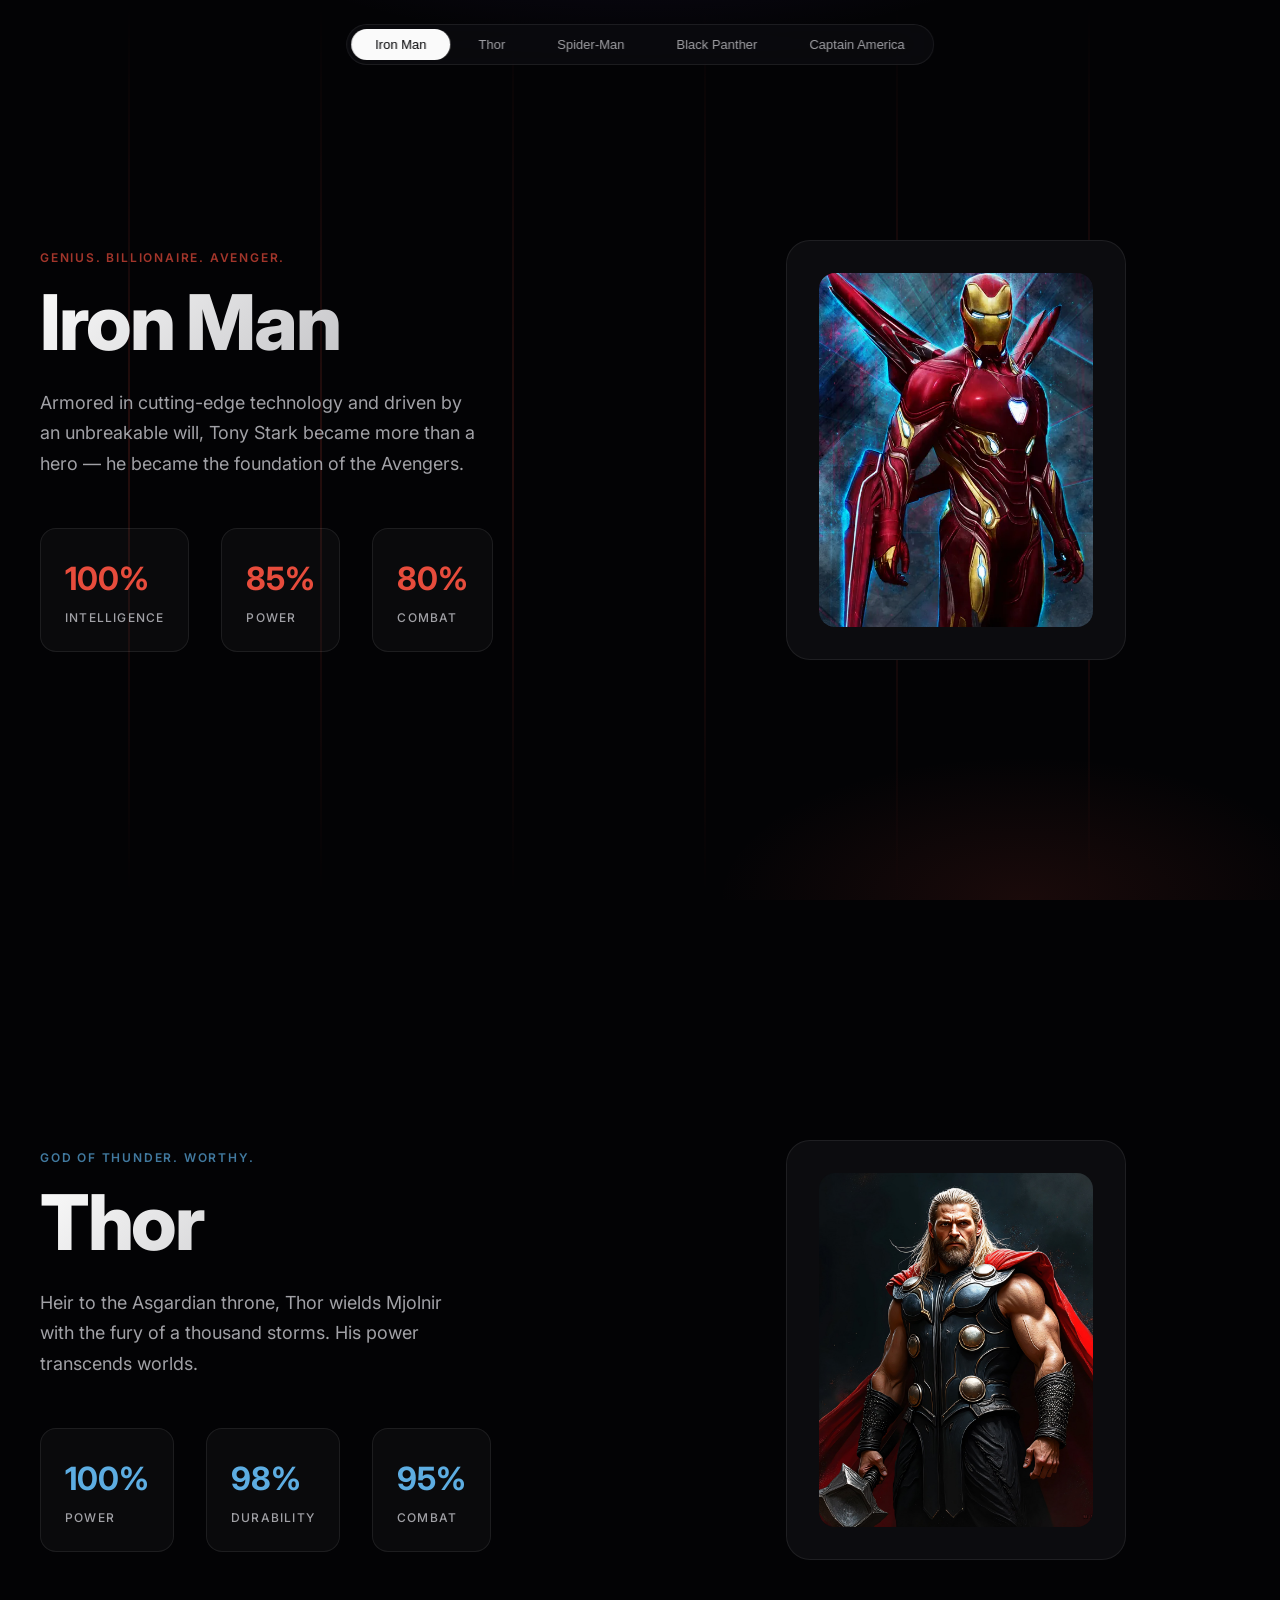
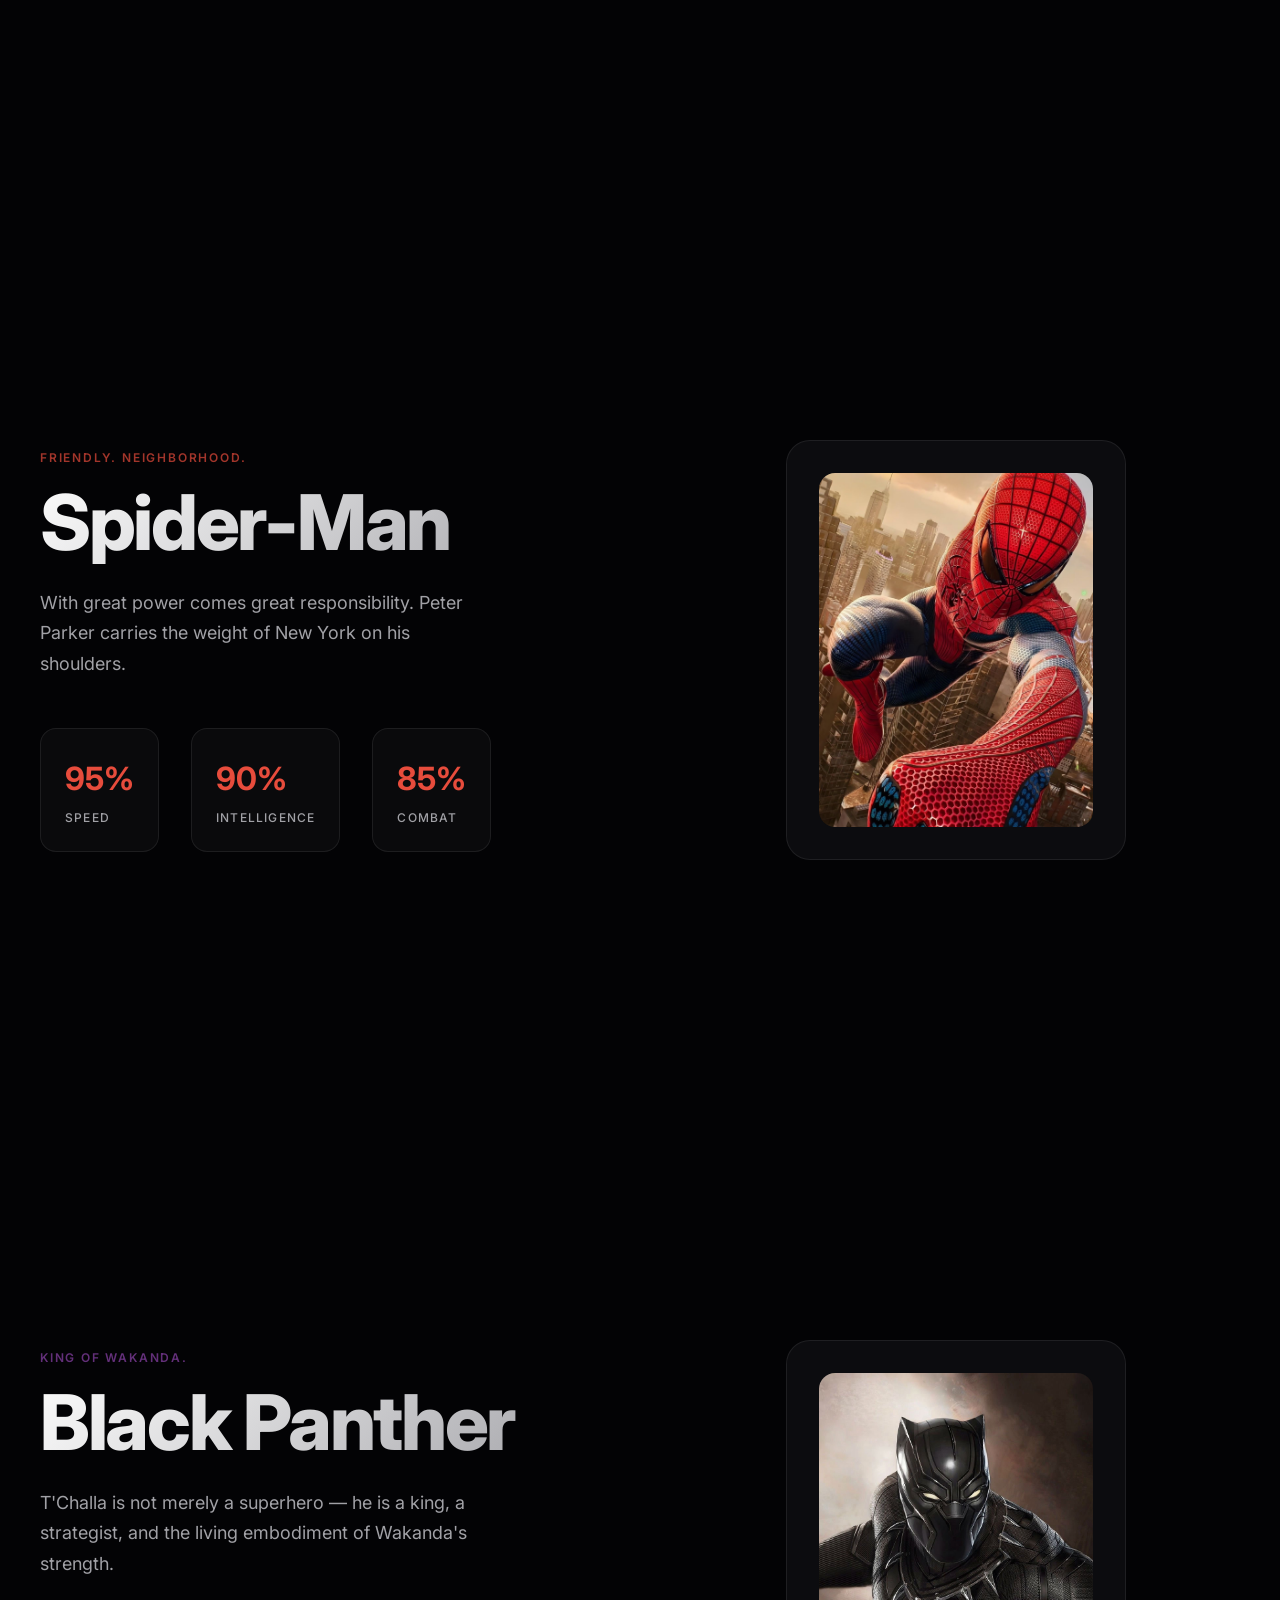
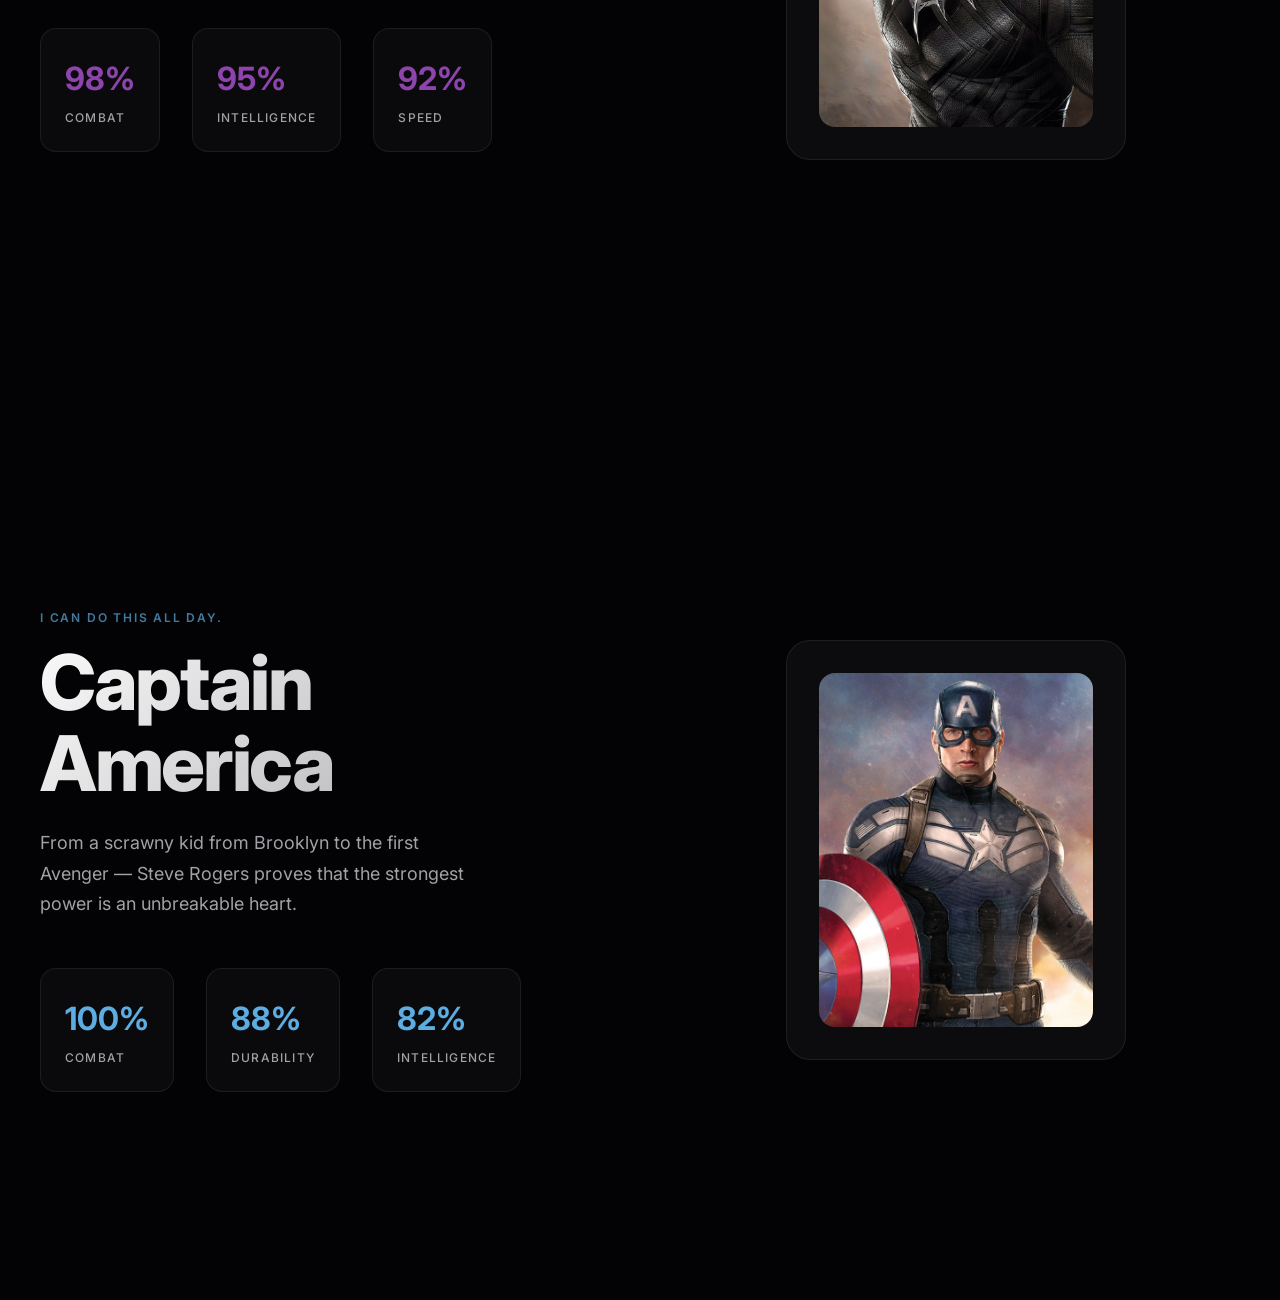
==== commit 3b3f1f19: "Replace spiderman image with spiderman_2" ====
--- a/marvel-showcase/index.html
+++ b/marvel-showcase/index.html
@@ -519,7 +519,7 @@
           <div class="tilt-card" data-accent="#e74c3c">
             <div class="tilt-card-glow"></div>
             <div class="tilt-card-content">
-              <img src="assets/heroes/spiderman.jpg" alt="Spider-Man" class="hero-hero-image" style="width:100%;height:100%;object-fit:cover;border-radius:16px;">
+              <img src="assets/heroes/spiderman_2.jpg" alt="Spider-Man" class="hero-hero-image" style="width:100%;height:100%;object-fit:cover;border-radius:16px;">
             </div>
           </div>
         </div>
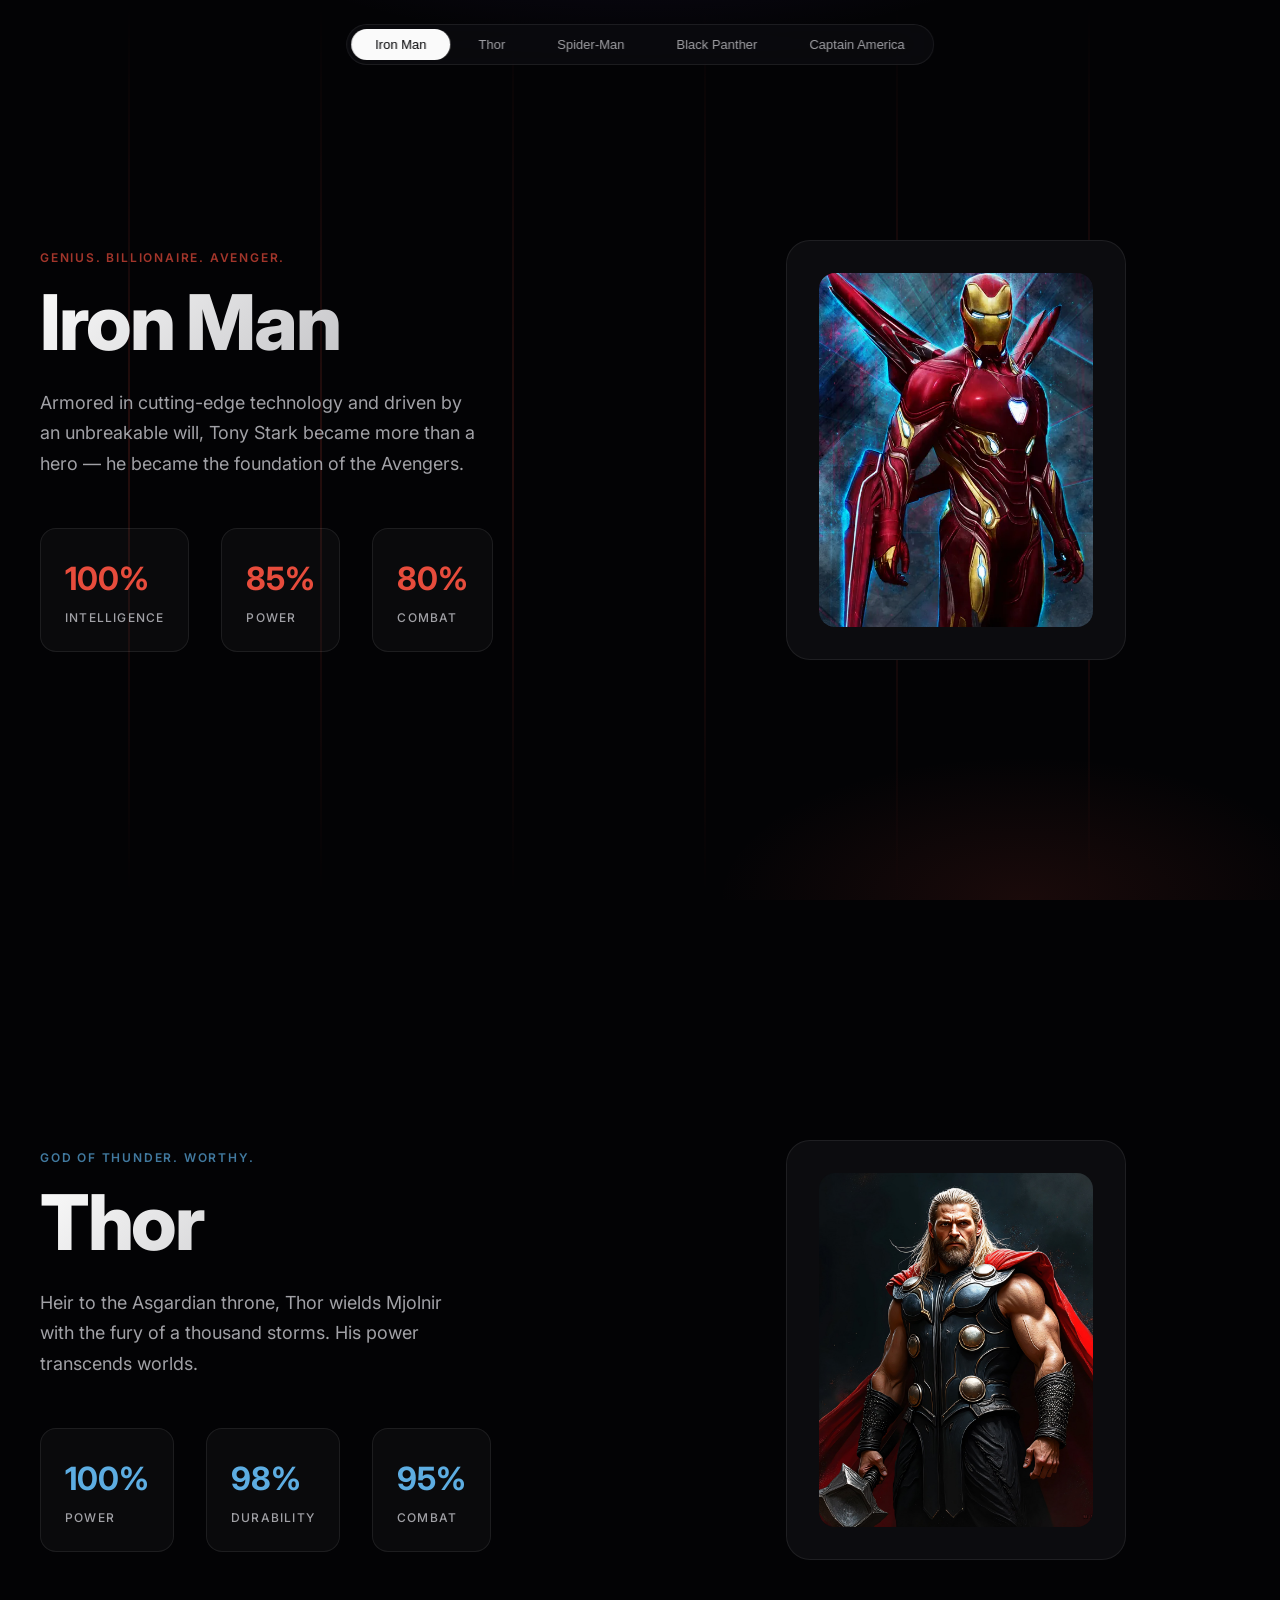
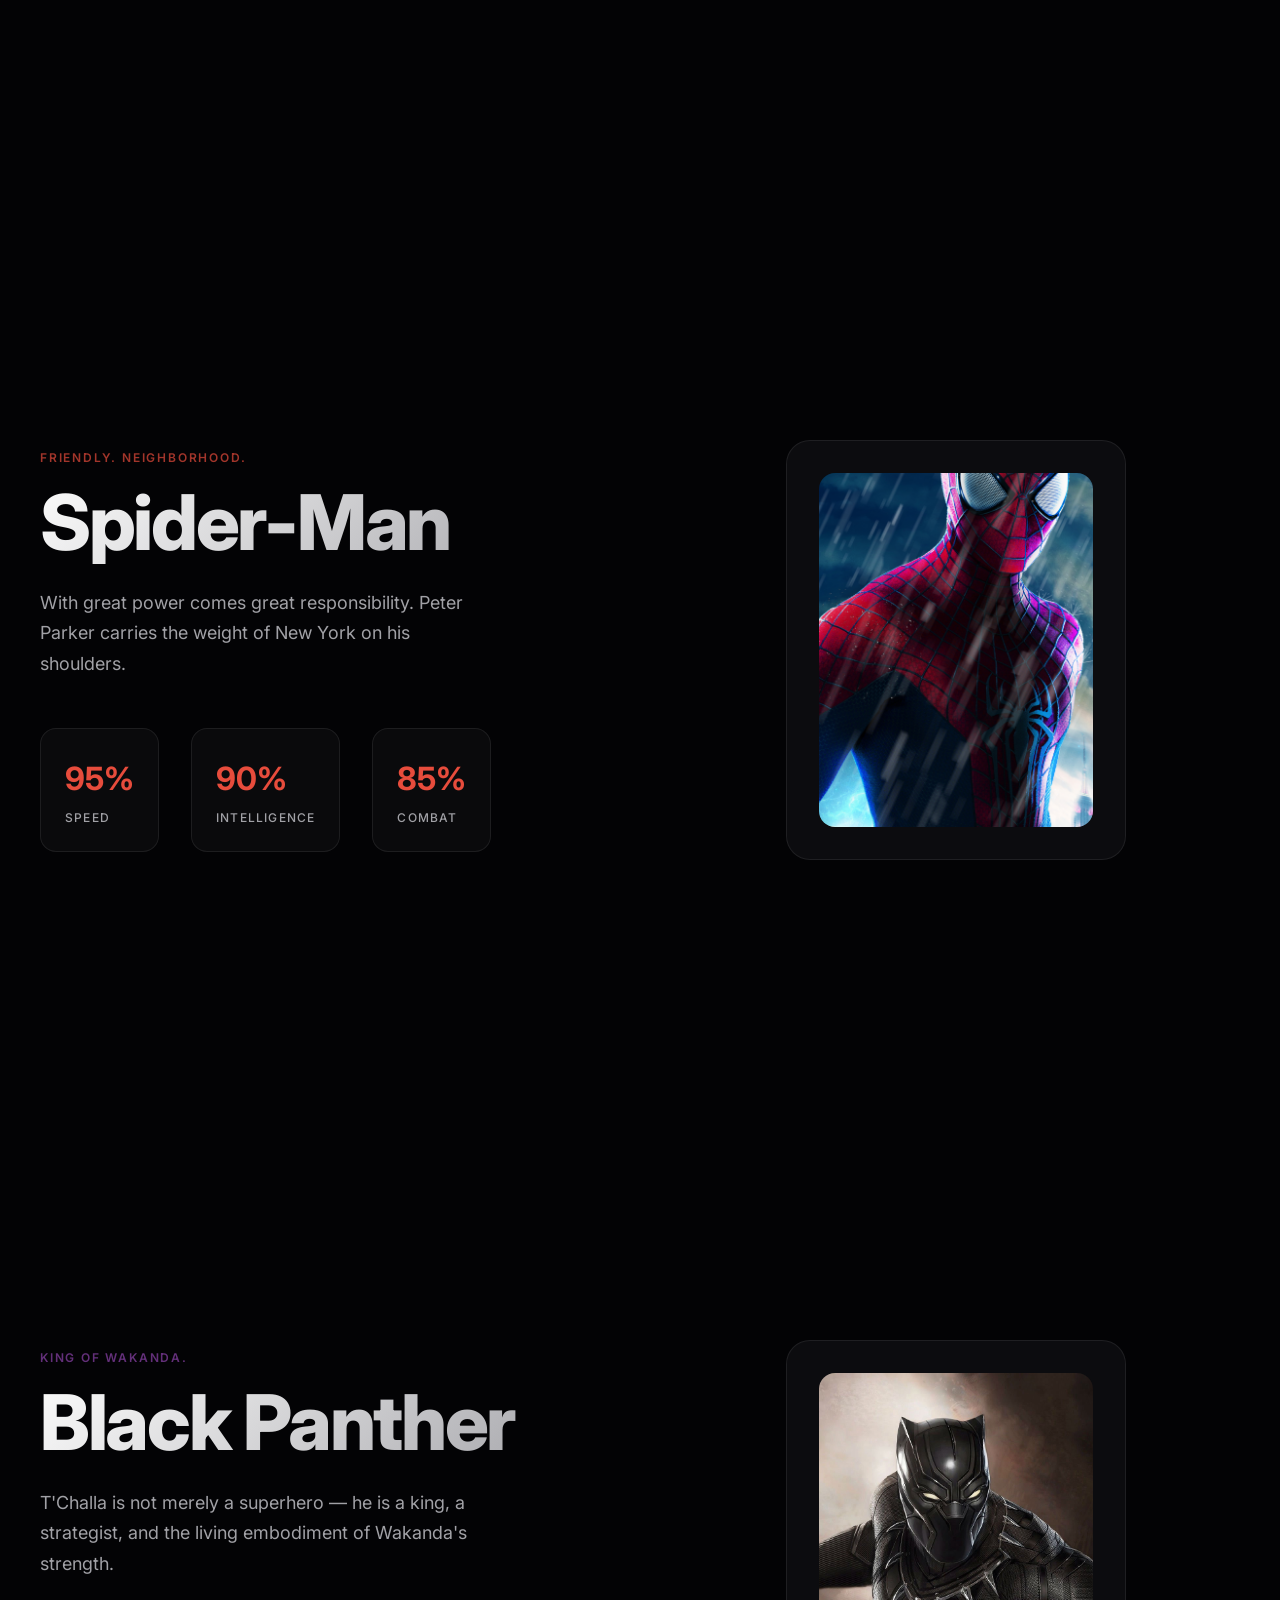
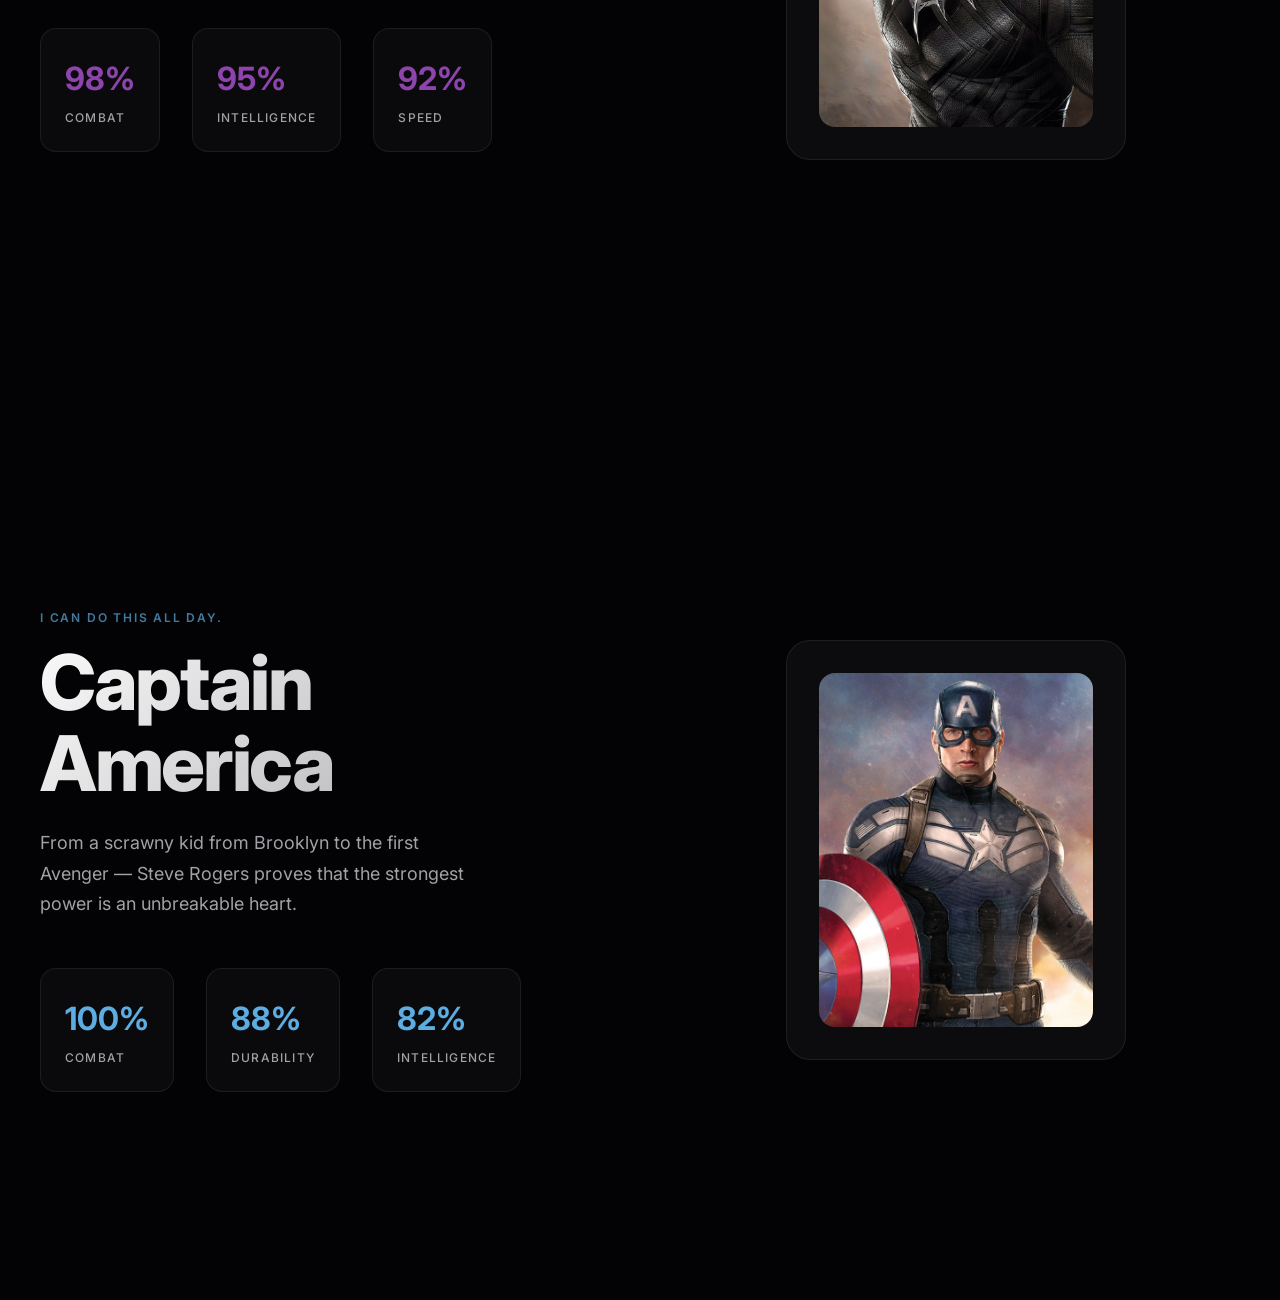
==== commit 32e0a017: "Update spiderman image to spiderman_3" ====
--- a/marvel-showcase/index.html
+++ b/marvel-showcase/index.html
@@ -519,7 +519,7 @@
           <div class="tilt-card" data-accent="#e74c3c">
             <div class="tilt-card-glow"></div>
             <div class="tilt-card-content">
-              <img src="assets/heroes/spiderman_2.jpg" alt="Spider-Man" class="hero-hero-image" style="width:100%;height:100%;object-fit:cover;border-radius:16px;">
+              <img src="assets/heroes/spiderman_3.jpg" alt="Spider-Man" class="hero-hero-image" style="width:100%;height:100%;object-fit:cover;border-radius:16px;">
             </div>
           </div>
         </div>
